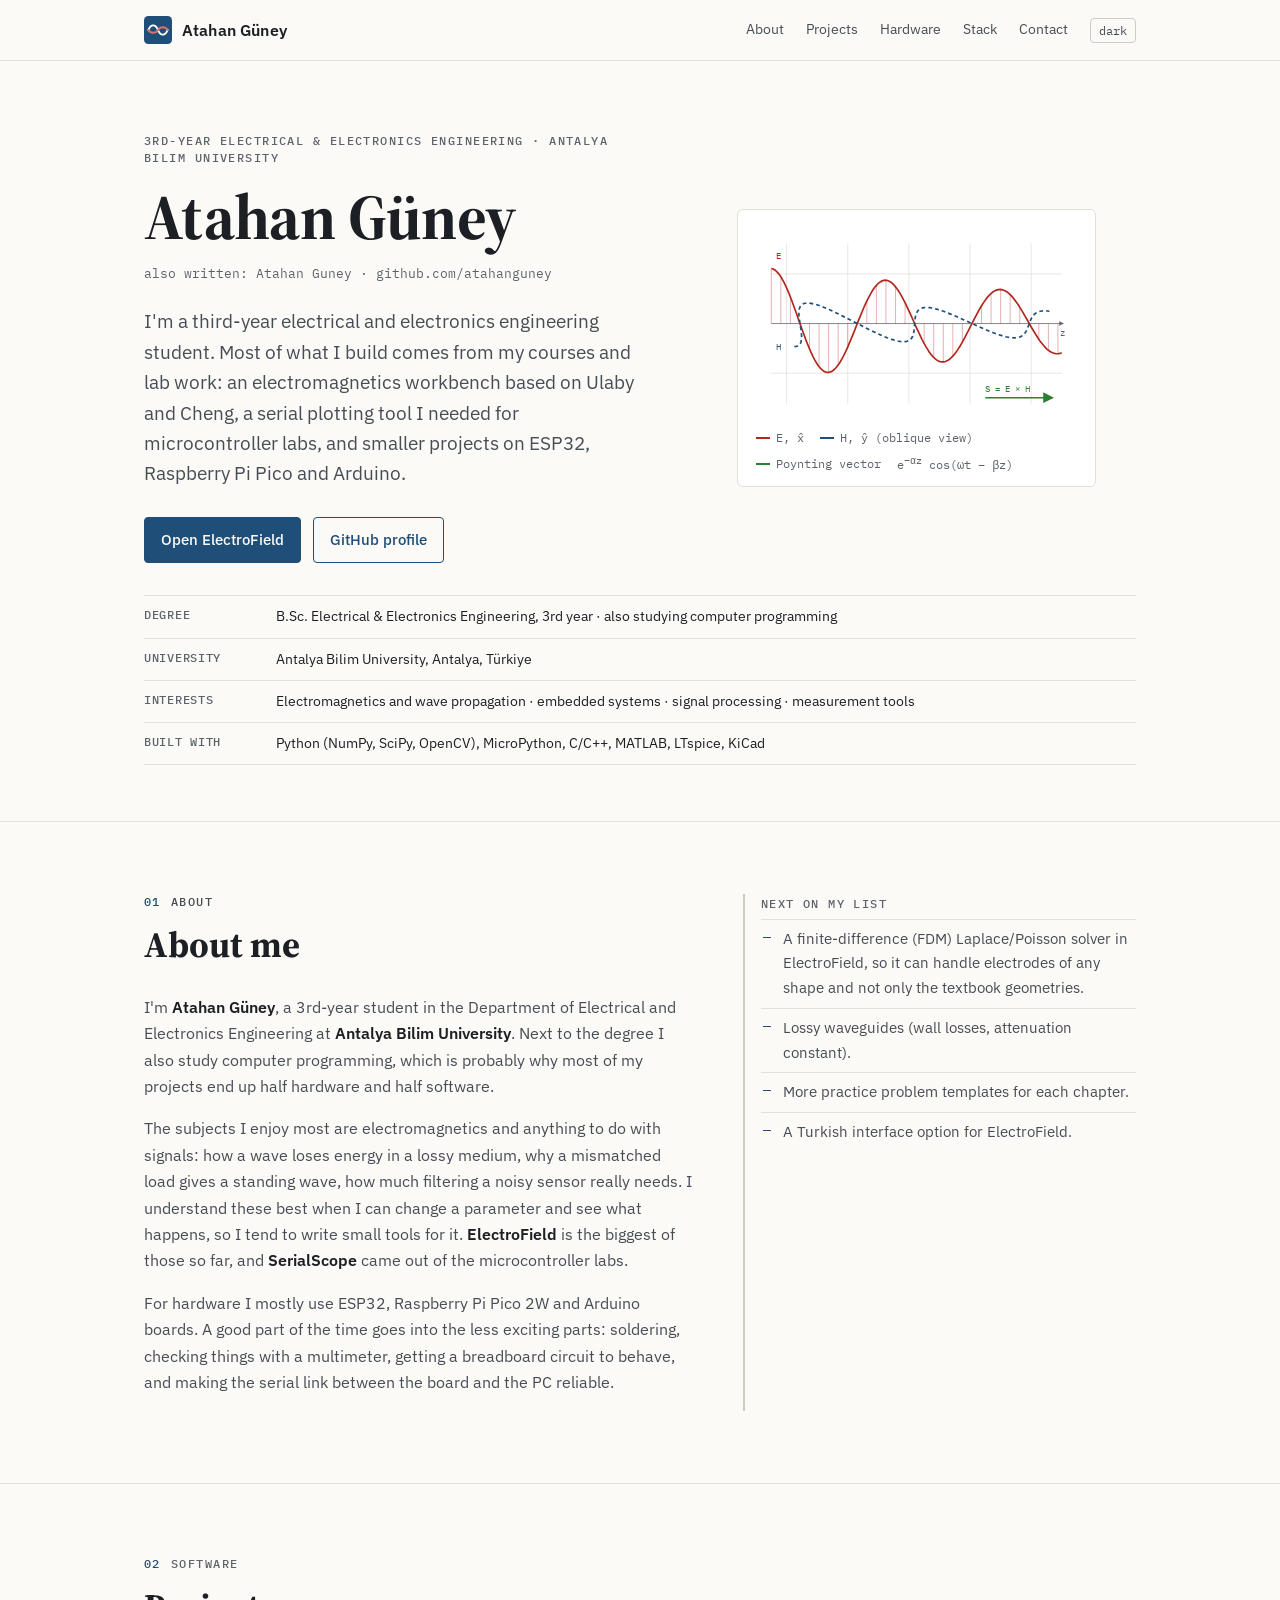
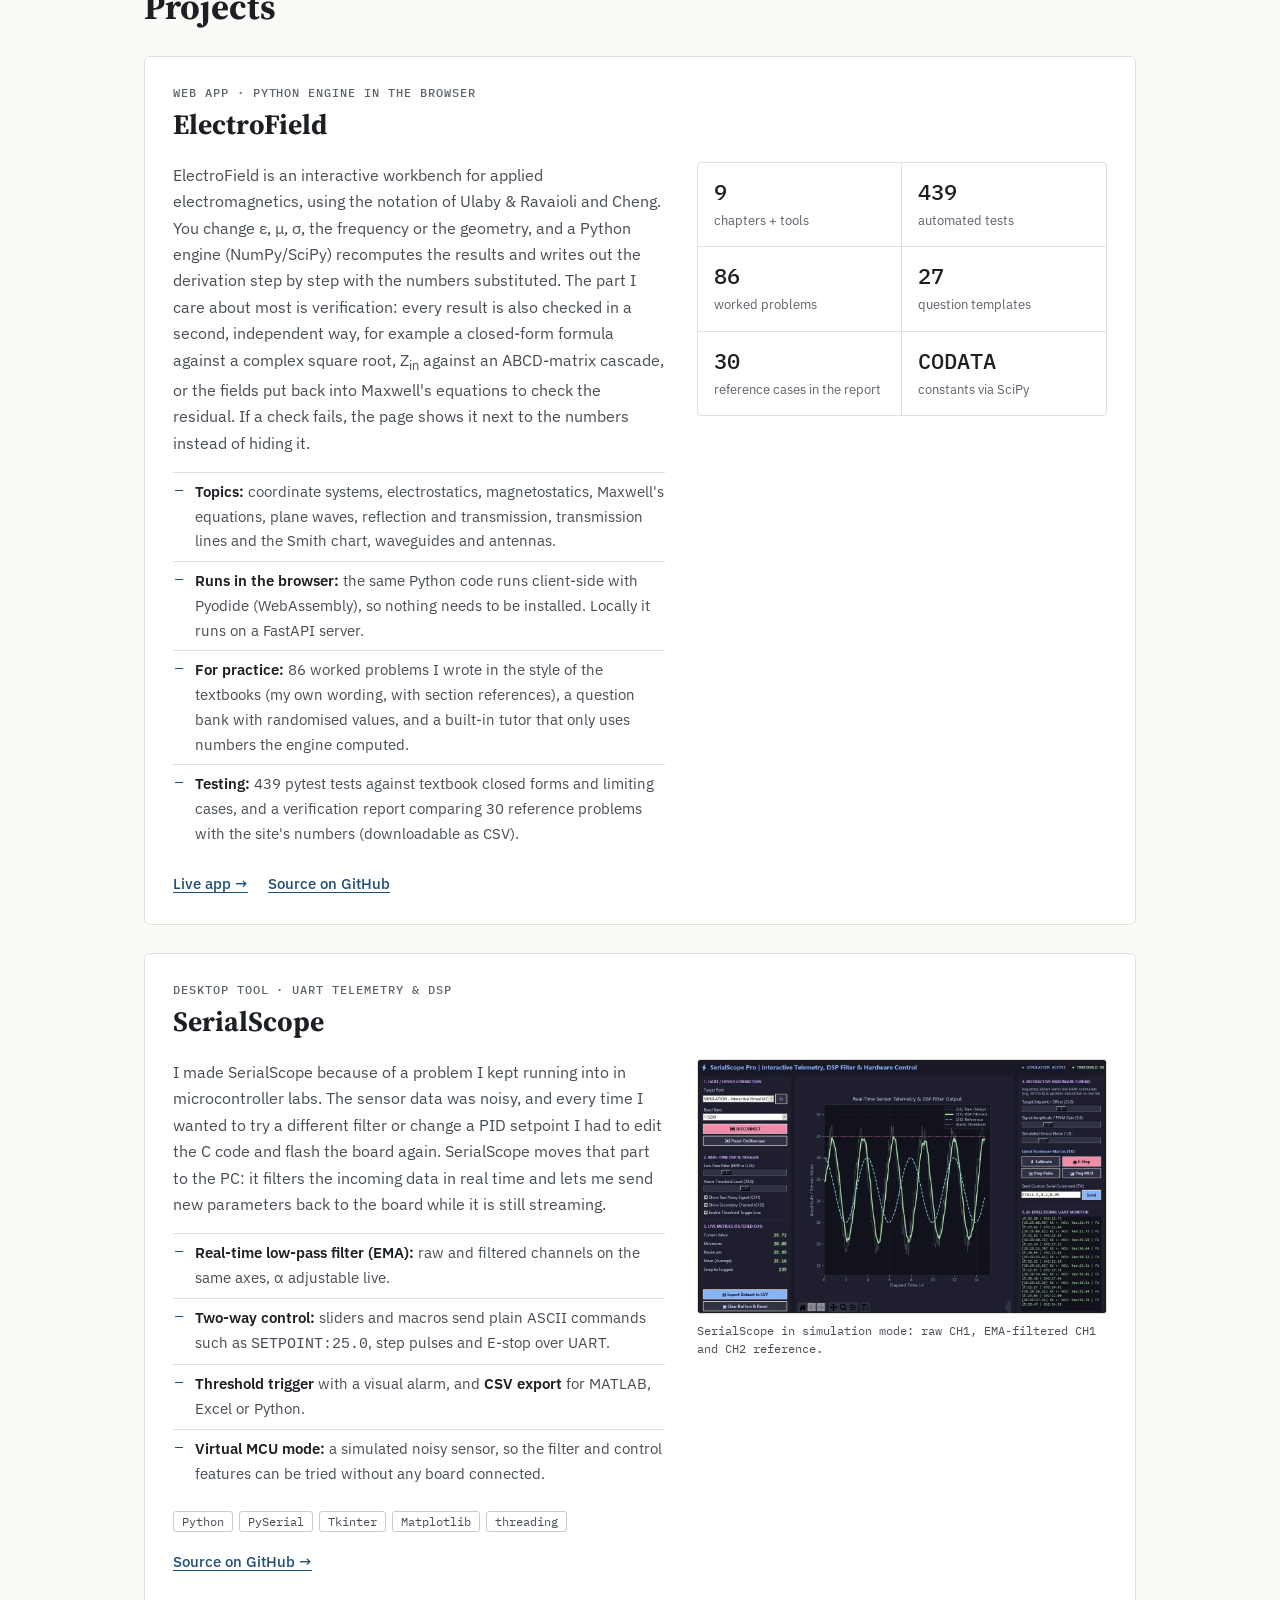
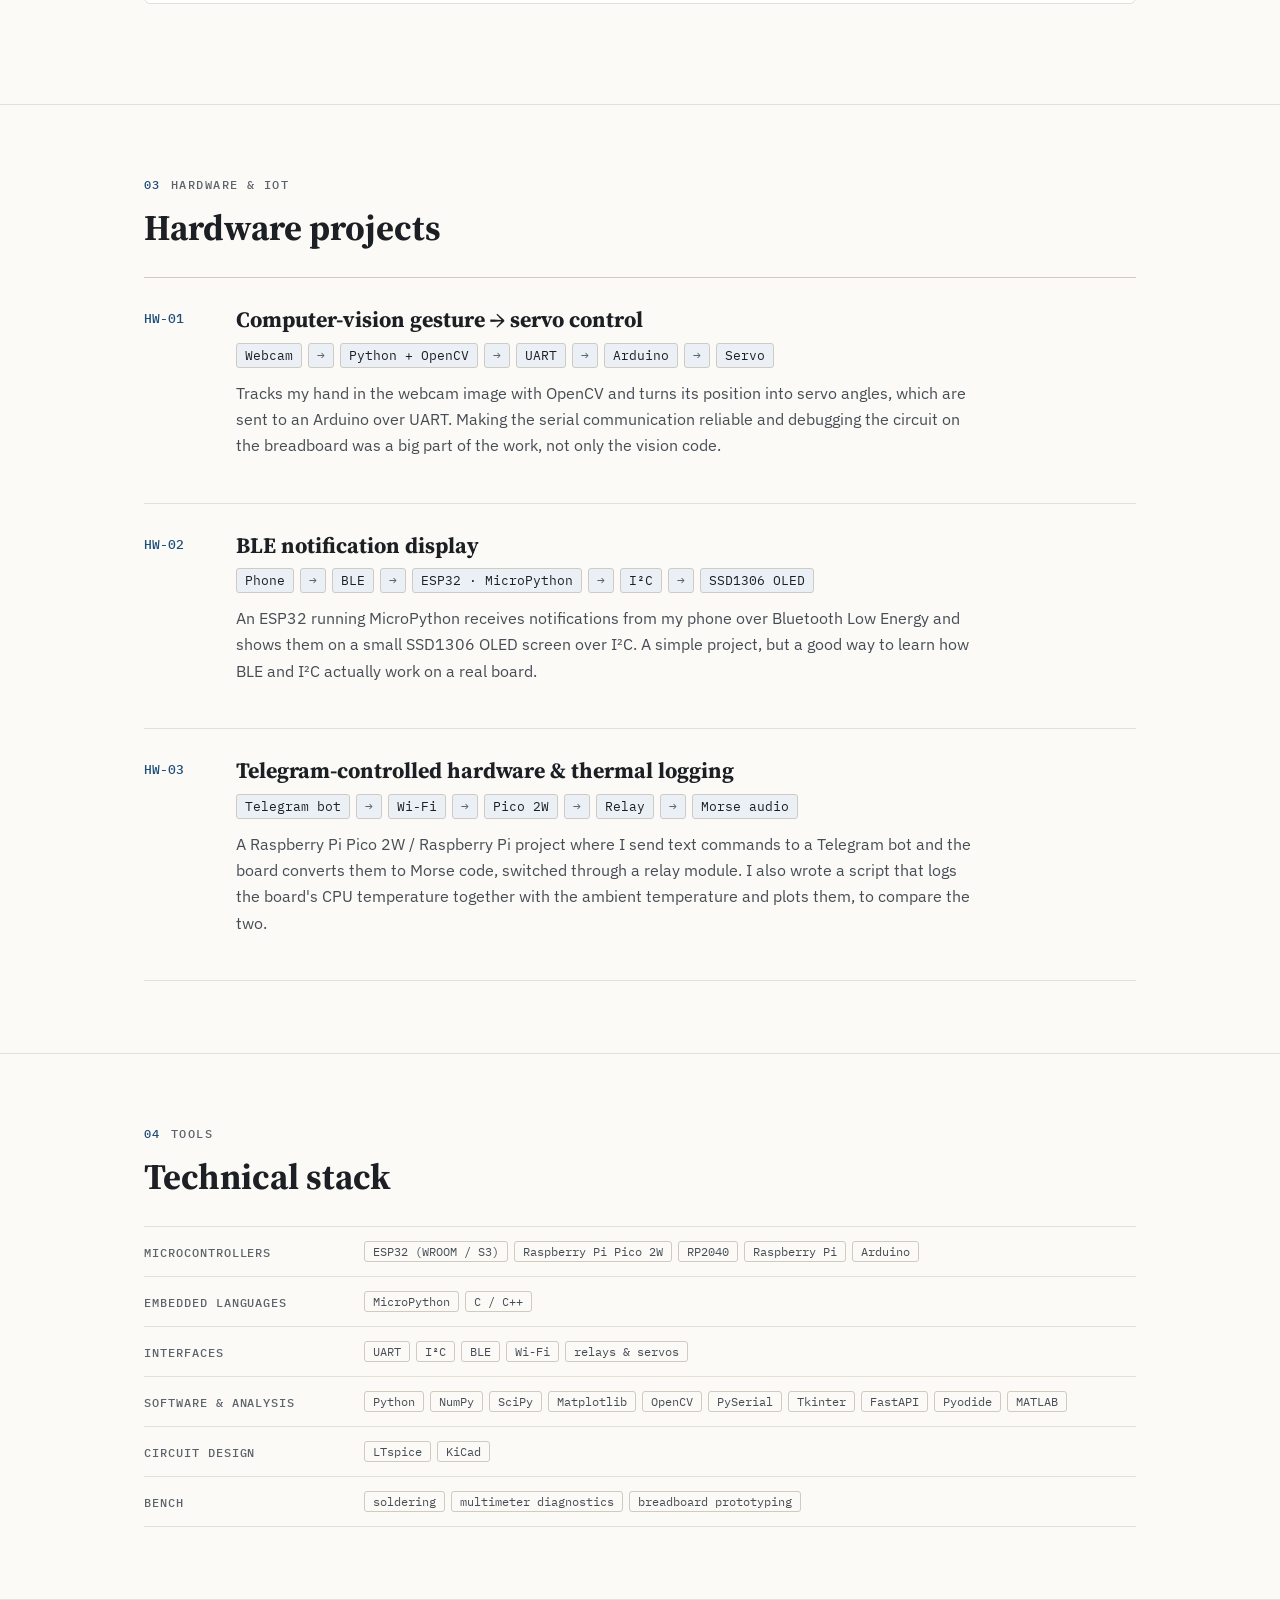
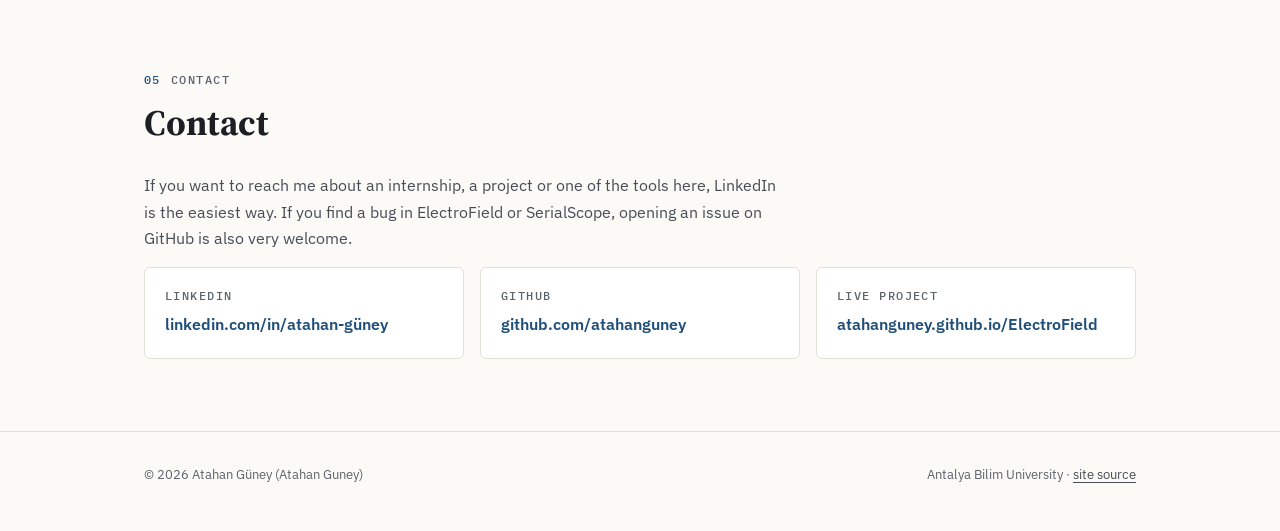
==== index.html @ f9494951 "Personal site: about, projects, hardware, stack, contact Single static page with Person/ProfilePage " ====
<!doctype html>
<html lang="en">
<head>
<meta charset="utf-8">
<meta name="viewport" content="width=device-width, initial-scale=1">
<title>Atahan Güney — Electrical &amp; Electronics Engineering</title>
<meta name="description" content="Atahan Güney (Atahan Guney), 3rd-year electrical and electronics engineering student at Antalya Bilim University. Projects: ElectroField, an applied electromagnetics workbench, SerialScope, a UART telemetry and DSP tool, and ESP32 / Raspberry Pi Pico / Arduino builds.">
<meta name="author" content="Atahan Güney">
<meta name="theme-color" content="#1f4e79">
<link rel="canonical" href="https://atahanguney.github.io/">
<link rel="icon" href="favicon.svg" type="image/svg+xml">
<link rel="me" href="https://github.com/atahanguney">
<link rel="me" href="https://www.linkedin.com/in/atahan-g%C3%BCney">

<meta property="og:type" content="profile">
<meta property="og:site_name" content="Atahan Güney">
<meta property="og:title" content="Atahan Güney — Electrical &amp; Electronics Engineering">
<meta property="og:description" content="Electromagnetics software, embedded telemetry and hardware prototypes. ElectroField, SerialScope and ESP32 / Pico / Arduino builds.">
<meta property="og:url" content="https://atahanguney.github.io/">
<meta property="og:image" content="https://atahanguney.github.io/assets/og.png">
<meta property="og:image:width" content="1200">
<meta property="og:image:height" content="630">
<meta property="og:image:alt" content="Atahan Güney — electrical and electronics engineering">
<meta property="profile:first_name" content="Atahan">
<meta property="profile:last_name" content="Güney">
<meta name="twitter:card" content="summary_large_image">

<script type="application/ld+json">
{
  "@context": "https://schema.org",
  "@graph": [
    {
      "@type": "Person",
      "@id": "https://atahanguney.github.io/#person",
      "name": "Atahan Güney",
      "alternateName": ["Atahan Guney", "atahanguney"],
      "givenName": "Atahan",
      "familyName": "Güney",
      "url": "https://atahanguney.github.io/",
      "image": "https://atahanguney.github.io/assets/og.png",
      "jobTitle": "Electrical and Electronics Engineering Student (3rd year)",
      "description": "Third-year electrical and electronics engineering student at Antalya Bilim University, interested in applied electromagnetics, embedded systems and signal processing.",
      "affiliation": {
        "@type": "CollegeOrUniversity",
        "name": "Antalya Bilim University",
        "alternateName": "Antalya Bilim Üniversitesi",
        "department": { "@type": "Organization", "name": "Department of Electrical and Electronics Engineering" }
      },
      "knowsAbout": ["Applied electromagnetics", "Maxwell's equations", "Transmission lines", "Embedded systems", "Digital signal processing", "UART telemetry", "IoT", "ESP32", "Raspberry Pi Pico", "Arduino", "MicroPython", "Python", "NumPy", "SciPy", "OpenCV", "MATLAB", "LTspice", "KiCad"],
      "sameAs": [
        "https://github.com/atahanguney",
        "https://www.linkedin.com/in/atahan-g%C3%BCney"
      ]
    },
    {
      "@type": "ProfilePage",
      "@id": "https://atahanguney.github.io/#page",
      "url": "https://atahanguney.github.io/",
      "name": "Atahan Güney",
      "inLanguage": "en",
      "dateModified": "2026-11-17",
      "mainEntity": { "@id": "https://atahanguney.github.io/#person" },
      "isPartOf": { "@id": "https://atahanguney.github.io/#site" }
    },
    {
      "@type": "WebSite",
      "@id": "https://atahanguney.github.io/#site",
      "url": "https://atahanguney.github.io/",
      "name": "Atahan Güney",
      "alternateName": "Atahan Guney",
      "publisher": { "@id": "https://atahanguney.github.io/#person" }
    },
    {
      "@type": "WebApplication",
      "@id": "https://atahanguney.github.io/ElectroField/#app",
      "name": "ElectroField",
      "url": "https://atahanguney.github.io/ElectroField/",
      "applicationCategory": "EducationalApplication",
      "operatingSystem": "Any (web browser)",
      "isAccessibleForFree": true,
      "description": "Interactive applied electromagnetics workbench with step-by-step derivations and independent numerical verification.",
      "author": { "@id": "https://atahanguney.github.io/#person" },
      "codeRepository": "https://github.com/atahanguney/ElectroField"
    },
    {
      "@type": "SoftwareSourceCode",
      "@id": "https://github.com/atahanguney/SerialScope#code",
      "name": "SerialScope",
      "description": "UART telemetry, real-time low-pass DSP filter (EMA) and hardware control studio for microcontrollers.",
      "programmingLanguage": "Python",
      "codeRepository": "https://github.com/atahanguney/SerialScope",
      "author": { "@id": "https://atahanguney.github.io/#person" }
    }
  ]
}
</script>

<link rel="preconnect" href="https://fonts.googleapis.com">
<link rel="preconnect" href="https://fonts.gstatic.com" crossorigin>
<link rel="stylesheet" href="https://fonts.googleapis.com/css2?family=IBM+Plex+Mono:wght@400;500&family=IBM+Plex+Sans:wght@400;500;600&family=Source+Serif+4:opsz,wght@8..60,600;8..60,700&display=swap">

<style>
:root {
  --paper: #fbfaf7; --panel: #ffffff; --ink: #1c1f23; --ink-2: #474d55; --ink-3: #5d636b;
  --rule: #e3e0d8; --rule-2: #cfcbc0; --accent: #1f4e79; --accent-bg: #eaf0f6;
  --e: #b3261e; --h: #1f4e79; --s: #2e7d32;
  --serif: "Source Serif 4", Georgia, "Times New Roman", serif;
  --sans: "IBM Plex Sans", system-ui, -apple-system, "Segoe UI", Roboto, sans-serif;
  --mono: "IBM Plex Mono", ui-monospace, SFMono-Regular, Menlo, Consolas, monospace;
  color-scheme: light;
}
@media (prefers-color-scheme: dark) {
  :root:not([data-theme="light"]) {
    --paper: #15171a; --panel: #1c1f23; --ink: #e6e3dc; --ink-2: #b9b6ae; --ink-3: #9a968e;
    --rule: #2c3035; --rule-2: #3a3f45; --accent: #8db4dc; --accent-bg: #1f2a36;
    --e: #e57368; --h: #8db4dc; --s: #7cc47f;
    color-scheme: dark;
  }
}
:root[data-theme="dark"] {
  --paper: #15171a; --panel: #1c1f23; --ink: #e6e3dc; --ink-2: #b9b6ae; --ink-3: #9a968e;
  --rule: #2c3035; --rule-2: #3a3f45; --accent: #8db4dc; --accent-bg: #1f2a36;
  --e: #e57368; --h: #8db4dc; --s: #7cc47f;
  color-scheme: dark;
}

*, *::before, *::after { box-sizing: border-box; }
html { -webkit-text-size-adjust: 100%; scroll-behavior: smooth; }
@media (prefers-reduced-motion: reduce) { html { scroll-behavior: auto; } }
body { margin: 0; background: var(--paper); color: var(--ink); font: 16px/1.65 var(--sans); }
a { color: var(--accent); text-underline-offset: 3px; text-decoration-thickness: 1px; }
a:hover { text-decoration-thickness: 2px; }
a:focus-visible, button:focus-visible { outline: 2px solid var(--accent); outline-offset: 3px; border-radius: 2px; }
img { max-width: 100%; height: auto; display: block; }
h1, h2, h3 { font-family: var(--serif); font-weight: 700; line-height: 1.2; margin: 0; }
p { margin: 0 0 1em; }
.skip { position: absolute; left: -999px; top: 8px; background: var(--panel); padding: 8px 12px; border: 1px solid var(--rule-2); z-index: 10; }
.skip:focus { left: 16px; }

.wrap { max-width: 1040px; margin: 0 auto; padding: 0 24px; }
@media (max-width: 560px) { .wrap { padding: 0 16px; } }

/* header */
.top { border-bottom: 1px solid var(--rule); background: var(--paper); position: sticky; top: 0; z-index: 5; }
.top .wrap { display: flex; align-items: center; justify-content: space-between; gap: 16px; height: 60px; }
.mark { display: flex; align-items: center; gap: 10px; color: var(--ink); text-decoration: none; font-weight: 600; letter-spacing: .01em; }
.mark svg { flex: none; }
.nav { display: flex; gap: 22px; font-size: 14px; }
.nav a { color: var(--ink-2); text-decoration: none; }
.nav a:hover { color: var(--accent); }
.theme { background: none; border: 1px solid var(--rule-2); color: var(--ink-2); border-radius: 4px; font: 12px var(--mono); padding: 4px 8px; cursor: pointer; }
.right { display: flex; align-items: center; gap: 22px; }
@media (max-width: 760px) { .nav { display: none; } }

/* labels */
.eyebrow { font: 500 12px/1.4 var(--mono); letter-spacing: .12em; text-transform: uppercase; color: var(--ink-3); margin: 0 0 12px; }
.secnum { color: var(--accent); margin-right: 10px; }

/* hero */
.hero { padding: 72px 0 56px; border-bottom: 1px solid var(--rule); }
.hero-grid { display: grid; grid-template-columns: minmax(0, 1.15fr) minmax(0, 1fr); gap: 48px; align-items: center; }
@media (max-width: 860px) { .hero-grid { grid-template-columns: 1fr; gap: 32px; } .hero { padding-top: 48px; } }
.hero h1 { font-size: clamp(40px, 7vw, 64px); letter-spacing: -.01em; }
.aka { font: 13px var(--mono); color: var(--ink-3); margin: 10px 0 24px; }
.lede { font-size: 19px; line-height: 1.6; color: var(--ink-2); max-width: 36em; }
.cta { display: flex; flex-wrap: wrap; gap: 12px; margin-top: 28px; }
.btn { display: inline-flex; align-items: center; gap: 8px; padding: 10px 16px; border-radius: 4px; border: 1px solid var(--accent); font-weight: 500; font-size: 15px; text-decoration: none; }
.btn.primary { background: var(--accent); color: var(--paper); }
.btn.ghost { color: var(--accent); background: transparent; }
.btn:hover { text-decoration: none; filter: brightness(1.08); }

.figure { background: var(--panel); border: 1px solid var(--rule); border-radius: 6px; padding: 18px 18px 12px; }
.figure svg { width: 100%; height: auto; display: block; }
.figcap { font: 12px/1.5 var(--mono); color: var(--ink-3); margin-top: 10px; display: flex; flex-wrap: wrap; gap: 6px 16px; }
.key { display: inline-flex; align-items: center; gap: 6px; }
.key i { width: 14px; height: 2px; display: inline-block; }

/* spec sheet */
.spec { width: 100%; border-collapse: collapse; margin-top: 32px; font-size: 14px; }
.spec th, .spec td { text-align: left; padding: 9px 0; border-top: 1px solid var(--rule); vertical-align: top; }
.spec th { font: 500 12px var(--mono); letter-spacing: .06em; text-transform: uppercase; color: var(--ink-3); width: 132px; padding-right: 16px; padding-top: 11px; }
.spec tr:last-child th, .spec tr:last-child td { border-bottom: 1px solid var(--rule); }

/* sections */
section { padding: 72px 0; border-bottom: 1px solid var(--rule); }
@media (max-width: 560px) { section { padding: 52px 0; } }
section h2 { font-size: clamp(28px, 4vw, 36px); margin-bottom: 28px; }
.two { display: grid; grid-template-columns: minmax(0, 1.4fr) minmax(0, 1fr); gap: 48px; }
@media (max-width: 860px) { .two { grid-template-columns: 1fr; gap: 28px; } }
.prose p { color: var(--ink-2); max-width: 40em; }
.prose strong { color: var(--ink); font-weight: 600; }
.note { border-left: 2px solid var(--rule-2); padding: 2px 0 2px 16px; color: var(--ink-2); font-size: 15px; }
.note .eyebrow { margin-bottom: 6px; }

/* projects */
.project { background: var(--panel); border: 1px solid var(--rule); border-radius: 6px; overflow: hidden; margin-bottom: 28px; }
.project-head { padding: 28px 28px 0; }
.project h3 { font-size: 28px; }
.project .tag { font: 500 12px var(--mono); color: var(--ink-3); letter-spacing: .08em; text-transform: uppercase; margin-bottom: 8px; }
.project-body { display: grid; grid-template-columns: minmax(0, 1.2fr) minmax(0, 1fr); gap: 32px; padding: 20px 28px 28px; }
@media (max-width: 860px) { .project-body { grid-template-columns: 1fr; } .project-head, .project-body { padding-left: 20px; padding-right: 20px; } }
.project p { color: var(--ink-2); }
.links { display: flex; flex-wrap: wrap; gap: 10px 20px; font-size: 15px; font-weight: 500; margin-top: 4px; }
.stats { display: grid; grid-template-columns: repeat(2, minmax(0, 1fr)); border: 1px solid var(--rule); border-radius: 4px; overflow: hidden; align-self: start; }
.stat { padding: 14px 16px; border-right: 1px solid var(--rule); border-bottom: 1px solid var(--rule); }
.stat:nth-child(2n) { border-right: 0; }
.stat:nth-last-child(-n+2) { border-bottom: 0; }
.stat b { display: block; font: 500 22px var(--mono); color: var(--ink); }
.stat span { font-size: 13px; color: var(--ink-3); }
ul.feat { margin: 0 0 18px; padding: 0; list-style: none; }
ul.feat li { padding: 7px 0 7px 22px; position: relative; color: var(--ink-2); border-top: 1px solid var(--rule); font-size: 15px; }
ul.feat li::before { content: ""; position: absolute; left: 2px; top: 17px; width: 8px; height: 1px; background: var(--accent); }
ul.feat li b { color: var(--ink); font-weight: 600; }
.shot { border: 1px solid var(--rule); border-radius: 4px; overflow: hidden; background: #1e1e2e; }
.shot + .figcap { margin-top: 8px; }
.chips { display: flex; flex-wrap: wrap; gap: 6px; margin: 14px 0 18px; }
.chip { font: 12px var(--mono); color: var(--ink-2); border: 1px solid var(--rule-2); border-radius: 3px; padding: 2px 8px; }

/* hardware log */
.log { display: grid; gap: 0; border-top: 1px solid var(--rule-2); }
.entry { display: grid; grid-template-columns: 72px minmax(0, 1fr); gap: 20px; padding: 28px 0; border-bottom: 1px solid var(--rule); }
@media (max-width: 560px) { .entry { grid-template-columns: 1fr; gap: 6px; } }
.entry .id { font: 500 13px var(--mono); color: var(--accent); padding-top: 4px; }
.entry h3 { font-size: 22px; margin-bottom: 10px; }
.entry p { color: var(--ink-2); max-width: 46em; }
.chain { display: flex; flex-wrap: wrap; align-items: center; gap: 6px; font: 13px var(--mono); margin: 4px 0 12px; }
.chain span { background: var(--accent-bg); color: var(--ink); border: 1px solid var(--rule-2); border-radius: 3px; padding: 3px 8px; }
.chain em { font-style: normal; color: var(--ink-3); font-size: 12px; }
.chain .arr { color: var(--ink-3); }

/* stack */
.stack { width: 100%; border-collapse: collapse; }
.stack th, .stack td { text-align: left; vertical-align: top; padding: 14px 0; border-top: 1px solid var(--rule); }
.stack tr:last-child th, .stack tr:last-child td { border-bottom: 1px solid var(--rule); }
.stack th { font: 500 12px var(--mono); letter-spacing: .08em; text-transform: uppercase; color: var(--ink-3); width: 220px; padding-right: 20px; padding-top: 18px; }
@media (max-width: 640px) { .stack th, .stack td { display: block; width: auto; } .stack th { padding-bottom: 0; } .stack td { border-top: 0; padding-top: 6px; } }
.stack .chips { margin: 0; }

/* contact */
.contact { display: grid; grid-template-columns: repeat(auto-fit, minmax(240px, 1fr)); gap: 16px; }
.card { background: var(--panel); border: 1px solid var(--rule); border-radius: 6px; padding: 20px; text-decoration: none; color: var(--ink); display: block; }
.card:hover { border-color: var(--accent); text-decoration: none; }
.card .eyebrow { margin-bottom: 6px; }
.card b { font-weight: 600; color: var(--accent); word-break: break-word; }

footer { padding: 32px 0 48px; font-size: 13px; color: var(--ink-3); }
footer .wrap { display: flex; flex-wrap: wrap; justify-content: space-between; gap: 12px; }
footer a { color: var(--ink-2); }
</style>
</head>
<body>
<a class="skip" href="#main">Skip to content</a>

<header class="top">
  <div class="wrap">
    <a class="mark" href="#top" aria-label="Atahan Güney — home">
      <svg width="28" height="28" viewBox="0 0 32 32" aria-hidden="true"><rect width="32" height="32" rx="5" fill="#1f4e79"/><path d="M5 16c2.75-7 8.25-7 11 0s8.25 7 11 0" stroke="#fff" stroke-width="2.2" fill="none" stroke-linecap="round"/><path d="M5 16c2.75 4.2 8.25 4.2 11 0s8.25-4.2 11 0" stroke="#e57368" stroke-width="2.2" fill="none" stroke-linecap="round" opacity=".95"/></svg>
      <span>Atahan Güney</span>
    </a>
    <div class="right">
      <nav class="nav" aria-label="Sections">
        <a href="#about">About</a>
        <a href="#projects">Projects</a>
        <a href="#hardware">Hardware</a>
        <a href="#stack">Stack</a>
        <a href="#contact">Contact</a>
      </nav>
      <button class="theme" type="button" id="theme" aria-label="Toggle colour theme">theme</button>
    </div>
  </div>
</header>

<main id="main">
  <div class="hero" id="top">
    <div class="wrap hero-grid">
      <div>
        <p class="eyebrow">3rd-year Electrical &amp; Electronics Engineering · Antalya Bilim University</p>
        <h1>Atahan Güney</h1>
        <p class="aka">also written: Atahan Guney · github.com/atahanguney</p>
        <p class="lede">I'm a third-year electrical and electronics engineering student. Most of what I build comes from my courses and lab work: an electromagnetics workbench based on Ulaby and Cheng, a serial plotting tool I needed for microcontroller labs, and smaller projects on ESP32, Raspberry Pi Pico and Arduino.</p>
        <div class="cta">
          <a class="btn primary" href="https://atahanguney.github.io/ElectroField/">Open ElectroField</a>
          <a class="btn ghost" href="https://github.com/atahanguney">GitHub profile</a>
        </div>
      </div>
      <figure class="figure" aria-labelledby="figcap">
        <svg viewBox="0 0 420 250" role="img" aria-label="Diagram of a uniform plane wave: the electric field oscillates vertically, the magnetic field horizontally, and power flows along the propagation axis.">
          <defs>
            <marker id="ah" viewBox="0 0 8 8" refX="7" refY="4" markerWidth="7" markerHeight="7" orient="auto"><path d="M0 0L8 4L0 8z" style="fill:var(--s)"/></marker>
            <marker id="ax" viewBox="0 0 8 8" refX="7" refY="4" markerWidth="6" markerHeight="6" orient="auto"><path d="M0 0L8 4L0 8z" style="fill:var(--ink-3)"/></marker>
          </defs>
          <g style="stroke:var(--rule)" stroke-width="1">
            <line x1="40" y1="20" x2="40" y2="230"/><line x1="120" y1="20" x2="120" y2="230"/><line x1="200" y1="20" x2="200" y2="230"/><line x1="280" y1="20" x2="280" y2="230"/><line x1="360" y1="20" x2="360" y2="230"/>
            <line x1="20" y1="60" x2="400" y2="60"/><line x1="20" y1="190" x2="400" y2="190"/>
          </g>
          <line x1="20" y1="125" x2="402" y2="125" style="stroke:var(--ink-3)" stroke-width="1" marker-end="url(#ax)"/>
          <text x="404" y="141" font-family="IBM Plex Mono, monospace" font-size="12" style="fill:var(--ink-3)" text-anchor="end">z</text>
          <path id="ewave" fill="none" style="stroke:var(--e)" stroke-width="2.2"/>
          <path id="hwave" fill="none" style="stroke:var(--h)" stroke-width="2.2" stroke-dasharray="5 4"/>
          <g id="estems" style="stroke:var(--e)" stroke-width="1" opacity=".45"></g>
          <line x1="300" y1="222" x2="388" y2="222" style="stroke:var(--s)" stroke-width="2" marker-end="url(#ah)"/>
          <text x="300" y="214" font-family="IBM Plex Mono, monospace" font-size="12" style="fill:var(--s)">S = E × H</text>
          <text x="26" y="40" font-family="IBM Plex Mono, monospace" font-size="12" style="fill:var(--e)">E</text>
          <text x="26" y="160" font-family="IBM Plex Mono, monospace" font-size="12" style="fill:var(--h)">H</text>
        </svg>
        <figcaption class="figcap" id="figcap">
          <span class="key"><i style="background:var(--e)"></i>E, x̂</span>
          <span class="key"><i style="background:var(--h)"></i>H, ŷ (oblique view)</span>
          <span class="key"><i style="background:var(--s)"></i>Poynting vector</span>
          <span>e<sup>−αz</sup> cos(ωt − βz)</span>
        </figcaption>
      </figure>
    </div>
    <div class="wrap">
      <table class="spec" aria-label="Profile summary">
        <tr><th scope="row">Degree</th><td>B.Sc. Electrical &amp; Electronics Engineering, 3rd year · also studying computer programming</td></tr>
        <tr><th scope="row">University</th><td>Antalya Bilim University, Antalya, Türkiye</td></tr>
        <tr><th scope="row">Interests</th><td>Electromagnetics and wave propagation · embedded systems · signal processing · measurement tools</td></tr>
        <tr><th scope="row">Built with</th><td>Python (NumPy, SciPy, OpenCV), MicroPython, C/C++, MATLAB, LTspice, KiCad</td></tr>
      </table>
    </div>
  </div>

  <section id="about" aria-labelledby="about-h">
    <div class="wrap two">
      <div class="prose">
        <p class="eyebrow"><span class="secnum">01</span>About</p>
        <h2 id="about-h">About me</h2>
        <p>I'm <strong>Atahan Güney</strong>, a 3rd-year student in the Department of Electrical and Electronics Engineering at <strong>Antalya Bilim University</strong>. Next to the degree I also study computer programming, which is probably why most of my projects end up half hardware and half software.</p>
        <p>The subjects I enjoy most are electromagnetics and anything to do with signals: how a wave loses energy in a lossy medium, why a mismatched load gives a standing wave, how much filtering a noisy sensor really needs. I understand these best when I can change a parameter and see what happens, so I tend to write small tools for it. <strong>ElectroField</strong> is the biggest of those so far, and <strong>SerialScope</strong> came out of the microcontroller labs.</p>
        <p>For hardware I mostly use ESP32, Raspberry Pi Pico 2W and Arduino boards. A good part of the time goes into the less exciting parts: soldering, checking things with a multimeter, getting a breadboard circuit to behave, and making the serial link between the board and the PC reliable.</p>
      </div>
      <aside class="note" aria-label="What I am working on">
        <p class="eyebrow">Next on my list</p>
        <ul class="feat"><li>A finite-difference (FDM) Laplace/Poisson solver in ElectroField, so it can handle electrodes of any shape and not only the textbook geometries.</li><li>Lossy waveguides (wall losses, attenuation constant).</li><li>More practice problem templates for each chapter.</li><li>A Turkish interface option for ElectroField.</li></ul>
      </aside>
    </div>
  </section>

  <section id="projects" aria-labelledby="projects-h">
    <div class="wrap">
      <p class="eyebrow"><span class="secnum">02</span>Software</p>
      <h2 id="projects-h">Projects</h2>

      <article class="project" aria-labelledby="ef-h">
        <div class="project-head">
          <p class="tag">Web app · Python engine in the browser</p>
          <h3 id="ef-h">ElectroField</h3>
        </div>
        <div class="project-body">
          <div>
            <p>ElectroField is an interactive workbench for applied electromagnetics, using the notation of Ulaby &amp; Ravaioli and Cheng. You change ε, μ, σ, the frequency or the geometry, and a Python engine (NumPy/SciPy) recomputes the results and writes out the derivation step by step with the numbers substituted. The part I care about most is verification: every result is also checked in a second, independent way, for example a closed-form formula against a complex square root, Z<sub>in</sub> against an ABCD-matrix cascade, or the fields put back into Maxwell's equations to check the residual. If a check fails, the page shows it next to the numbers instead of hiding it.</p>
            <ul class="feat">
              <li><b>Topics:</b> coordinate systems, electrostatics, magnetostatics, Maxwell's equations, plane waves, reflection and transmission, transmission lines and the Smith chart, waveguides and antennas.</li>
              <li><b>Runs in the browser:</b> the same Python code runs client-side with Pyodide (WebAssembly), so nothing needs to be installed. Locally it runs on a FastAPI server.</li>
              <li><b>For practice:</b> 86 worked problems I wrote in the style of the textbooks (my own wording, with section references), a question bank with randomised values, and a built-in tutor that only uses numbers the engine computed.</li>
              <li><b>Testing:</b> 439 pytest tests against textbook closed forms and limiting cases, and a verification report comparing 30 reference problems with the site's numbers (downloadable as CSV).</li>
            </ul>
            <div class="links">
              <a href="https://atahanguney.github.io/ElectroField/">Live app →</a>
              <a href="https://github.com/atahanguney/ElectroField">Source on GitHub</a>
            </div>
          </div>
          <div class="stats" aria-label="ElectroField in numbers">
            <div class="stat"><b>9</b><span>chapters + tools</span></div>
            <div class="stat"><b>439</b><span>automated tests</span></div>
            <div class="stat"><b>86</b><span>worked problems</span></div>
            <div class="stat"><b>27</b><span>question templates</span></div>
            <div class="stat"><b>30</b><span>reference cases in the report</span></div>
            <div class="stat"><b>CODATA</b><span>constants via SciPy</span></div>
          </div>
        </div>
      </article>

      <article class="project" aria-labelledby="ss-h">
        <div class="project-head">
          <p class="tag">Desktop tool · UART telemetry &amp; DSP</p>
          <h3 id="ss-h">SerialScope</h3>
        </div>
        <div class="project-body">
          <div>
            <p>I made SerialScope because of a problem I kept running into in microcontroller labs. The sensor data was noisy, and every time I wanted to try a different filter or change a PID setpoint I had to edit the C code and flash the board again. SerialScope moves that part to the PC: it filters the incoming data in real time and lets me send new parameters back to the board while it is still streaming.</p>
            <ul class="feat">
              <li><b>Real-time low-pass filter (EMA):</b> raw and filtered channels on the same axes, α adjustable live.</li>
              <li><b>Two-way control:</b> sliders and macros send plain ASCII commands such as <code>SETPOINT:25.0</code>, step pulses and E-stop over UART.</li>
              <li><b>Threshold trigger</b> with a visual alarm, and <b>CSV export</b> for MATLAB, Excel or Python.</li>
              <li><b>Virtual MCU mode:</b> a simulated noisy sensor, so the filter and control features can be tried without any board connected.</li>
            </ul>
            <div class="chips"><span class="chip">Python</span><span class="chip">PySerial</span><span class="chip">Tkinter</span><span class="chip">Matplotlib</span><span class="chip">threading</span></div>
            <div class="links">
              <a href="https://github.com/atahanguney/SerialScope">Source on GitHub →</a>
            </div>
          </div>
          <div>
            <div class="shot">
              <picture>
                <source srcset="assets/serialscope.webp" type="image/webp">
                <img src="assets/serialscope.jpg" width="1238" height="766" loading="lazy" decoding="async" alt="SerialScope window: connection and DSP controls on the left, a live plot of a noisy raw signal, its EMA-filtered version and a reference channel in the centre, hardware tuning sliders and a UART monitor on the right.">
              </picture>
            </div>
            <p class="figcap">SerialScope in simulation mode: raw CH1, EMA-filtered CH1 and CH2 reference.</p>
          </div>
        </div>
      </article>
    </div>
  </section>

  <section id="hardware" aria-labelledby="hardware-h">
    <div class="wrap">
      <p class="eyebrow"><span class="secnum">03</span>Hardware &amp; IoT</p>
      <h2 id="hardware-h">Hardware projects</h2>
      <div class="log">
        <article class="entry" aria-labelledby="hw1">
          <div class="id">HW-01</div>
          <div>
            <h3 id="hw1">Computer-vision gesture → servo control</h3>
            <div class="chain" aria-label="Signal chain: webcam, OpenCV, UART, Arduino, servo">
              <span>Webcam</span><span class="arr">→</span><span>Python + OpenCV</span><span class="arr">→</span><span>UART</span><span class="arr">→</span><span>Arduino</span><span class="arr">→</span><span>Servo</span>
            </div>
            <p>Tracks my hand in the webcam image with OpenCV and turns its position into servo angles, which are sent to an Arduino over UART. Making the serial communication reliable and debugging the circuit on the breadboard was a big part of the work, not only the vision code.</p>
          </div>
        </article>
        <article class="entry" aria-labelledby="hw2">
          <div class="id">HW-02</div>
          <div>
            <h3 id="hw2">BLE notification display</h3>
            <div class="chain" aria-label="Signal chain: phone, Bluetooth Low Energy, ESP32 running MicroPython, I2C, SSD1306 OLED">
              <span>Phone</span><span class="arr">→</span><span>BLE</span><span class="arr">→</span><span>ESP32 · MicroPython</span><span class="arr">→</span><span>I²C</span><span class="arr">→</span><span>SSD1306 OLED</span>
            </div>
            <p>An ESP32 running MicroPython receives notifications from my phone over Bluetooth Low Energy and shows them on a small SSD1306 OLED screen over I²C. A simple project, but a good way to learn how BLE and I²C actually work on a real board.</p>
          </div>
        </article>
        <article class="entry" aria-labelledby="hw3">
          <div class="id">HW-03</div>
          <div>
            <h3 id="hw3">Telegram-controlled hardware &amp; thermal logging</h3>
            <div class="chain" aria-label="Signal chain: Telegram bot, Wi-Fi, Raspberry Pi Pico 2W, relay, Morse output; temperature data to logger and plots">
              <span>Telegram bot</span><span class="arr">→</span><span>Wi-Fi</span><span class="arr">→</span><span>Pico 2W</span><span class="arr">→</span><span>Relay</span><span class="arr">→</span><span>Morse audio</span>
            </div>
            <p>A Raspberry Pi Pico 2W / Raspberry Pi project where I send text commands to a Telegram bot and the board converts them to Morse code, switched through a relay module. I also wrote a script that logs the board's CPU temperature together with the ambient temperature and plots them, to compare the two.</p>
          </div>
        </article>
      </div>
    </div>
  </section>

  <section id="stack" aria-labelledby="stack-h">
    <div class="wrap">
      <p class="eyebrow"><span class="secnum">04</span>Tools</p>
      <h2 id="stack-h">Technical stack</h2>
      <table class="stack">
        <tr><th scope="row">Microcontrollers</th><td><div class="chips"><span class="chip">ESP32 (WROOM / S3)</span><span class="chip">Raspberry Pi Pico 2W</span><span class="chip">RP2040</span><span class="chip">Raspberry Pi</span><span class="chip">Arduino</span></div></td></tr>
        <tr><th scope="row">Embedded languages</th><td><div class="chips"><span class="chip">MicroPython</span><span class="chip">C / C++</span></div></td></tr>
        <tr><th scope="row">Interfaces</th><td><div class="chips"><span class="chip">UART</span><span class="chip">I²C</span><span class="chip">BLE</span><span class="chip">Wi-Fi</span><span class="chip">relays &amp; servos</span></div></td></tr>
        <tr><th scope="row">Software &amp; analysis</th><td><div class="chips"><span class="chip">Python</span><span class="chip">NumPy</span><span class="chip">SciPy</span><span class="chip">Matplotlib</span><span class="chip">OpenCV</span><span class="chip">PySerial</span><span class="chip">Tkinter</span><span class="chip">FastAPI</span><span class="chip">Pyodide</span><span class="chip">MATLAB</span></div></td></tr>
        <tr><th scope="row">Circuit design</th><td><div class="chips"><span class="chip">LTspice</span><span class="chip">KiCad</span></div></td></tr>
        <tr><th scope="row">Bench</th><td><div class="chips"><span class="chip">soldering</span><span class="chip">multimeter diagnostics</span><span class="chip">breadboard prototyping</span></div></td></tr>
      </table>
    </div>
  </section>

  <section id="contact" aria-labelledby="contact-h">
    <div class="wrap">
      <p class="eyebrow"><span class="secnum">05</span>Contact</p>
      <h2 id="contact-h">Contact</h2>
      <p class="prose" style="color:var(--ink-2);max-width:40em">If you want to reach me about an internship, a project or one of the tools here, LinkedIn is the easiest way. If you find a bug in ElectroField or SerialScope, opening an issue on GitHub is also very welcome.</p>
      <div class="contact">
        <a class="card" href="https://www.linkedin.com/in/atahan-g%C3%BCney" rel="me">
          <p class="eyebrow">LinkedIn</p>
          <b>linkedin.com/in/atahan-güney</b>
        </a>
        <a class="card" href="https://github.com/atahanguney" rel="me">
          <p class="eyebrow">GitHub</p>
          <b>github.com/atahanguney</b>
        </a>
        <a class="card" href="https://atahanguney.github.io/ElectroField/">
          <p class="eyebrow">Live project</p>
          <b>atahanguney.github.io/ElectroField</b>
        </a>
      </div>
    </div>
  </section>
</main>

<footer>
  <div class="wrap">
    <span>© 2026 Atahan Güney (Atahan Guney)</span>
    <span>Antalya Bilim University · <a href="https://github.com/atahanguney/atahanguney.github.io">site source</a></span>
  </div>
</footer>

<script>
// Theme toggle: remembered per browser; falls back to the system setting.
(function () {
  var root = document.documentElement, btn = document.getElementById('theme');
  try { var t = localStorage.getItem('theme'); if (t) root.setAttribute('data-theme', t); } catch (e) {}
  function label() {
    var dark = root.getAttribute('data-theme') ? root.getAttribute('data-theme') === 'dark' : matchMedia('(prefers-color-scheme: dark)').matches;
    btn.textContent = dark ? 'light' : 'dark';
  }
  btn.addEventListener('click', function () {
    var dark = root.getAttribute('data-theme') ? root.getAttribute('data-theme') === 'dark' : matchMedia('(prefers-color-scheme: dark)').matches;
    var next = dark ? 'light' : 'dark';
    root.setAttribute('data-theme', next);
    try { localStorage.setItem('theme', next); } catch (e) {}
    label();
  });
  label();
})();

// Hero figure: a damped plane wave, E in the plane of the page and H drawn obliquely.
(function () {
  var x0 = 20, x1 = 400, y0 = 125, A = 72, n = 160, k = 2 * Math.PI / 150, a = 0.0016;
  function path(scale, skew) {
    var d = '';
    for (var i = 0; i <= n; i++) {
      var x = x0 + (x1 - x0) * i / n, z = x - x0, v = A * Math.exp(-a * z) * Math.cos(k * z);
      d += (i ? 'L' : 'M') + (x + skew * v).toFixed(1) + ' ' + (y0 - scale * v).toFixed(1);
    }
    return d;
  }
  document.getElementById('ewave').setAttribute('d', path(1, 0));
  document.getElementById('hwave').setAttribute('d', path(-0.42, 0.42));
  var g = document.getElementById('estems'), ns = 'http://www.w3.org/2000/svg';
  for (var z = 0; z <= 380; z += 12.5) {
    var v = A * Math.exp(-a * z) * Math.cos(k * z), l = document.createElementNS(ns, 'line');
    l.setAttribute('x1', x0 + z); l.setAttribute('x2', x0 + z); l.setAttribute('y1', y0); l.setAttribute('y2', (y0 - v).toFixed(1));
    g.appendChild(l);
  }
})();
</script>
</body>
</html>
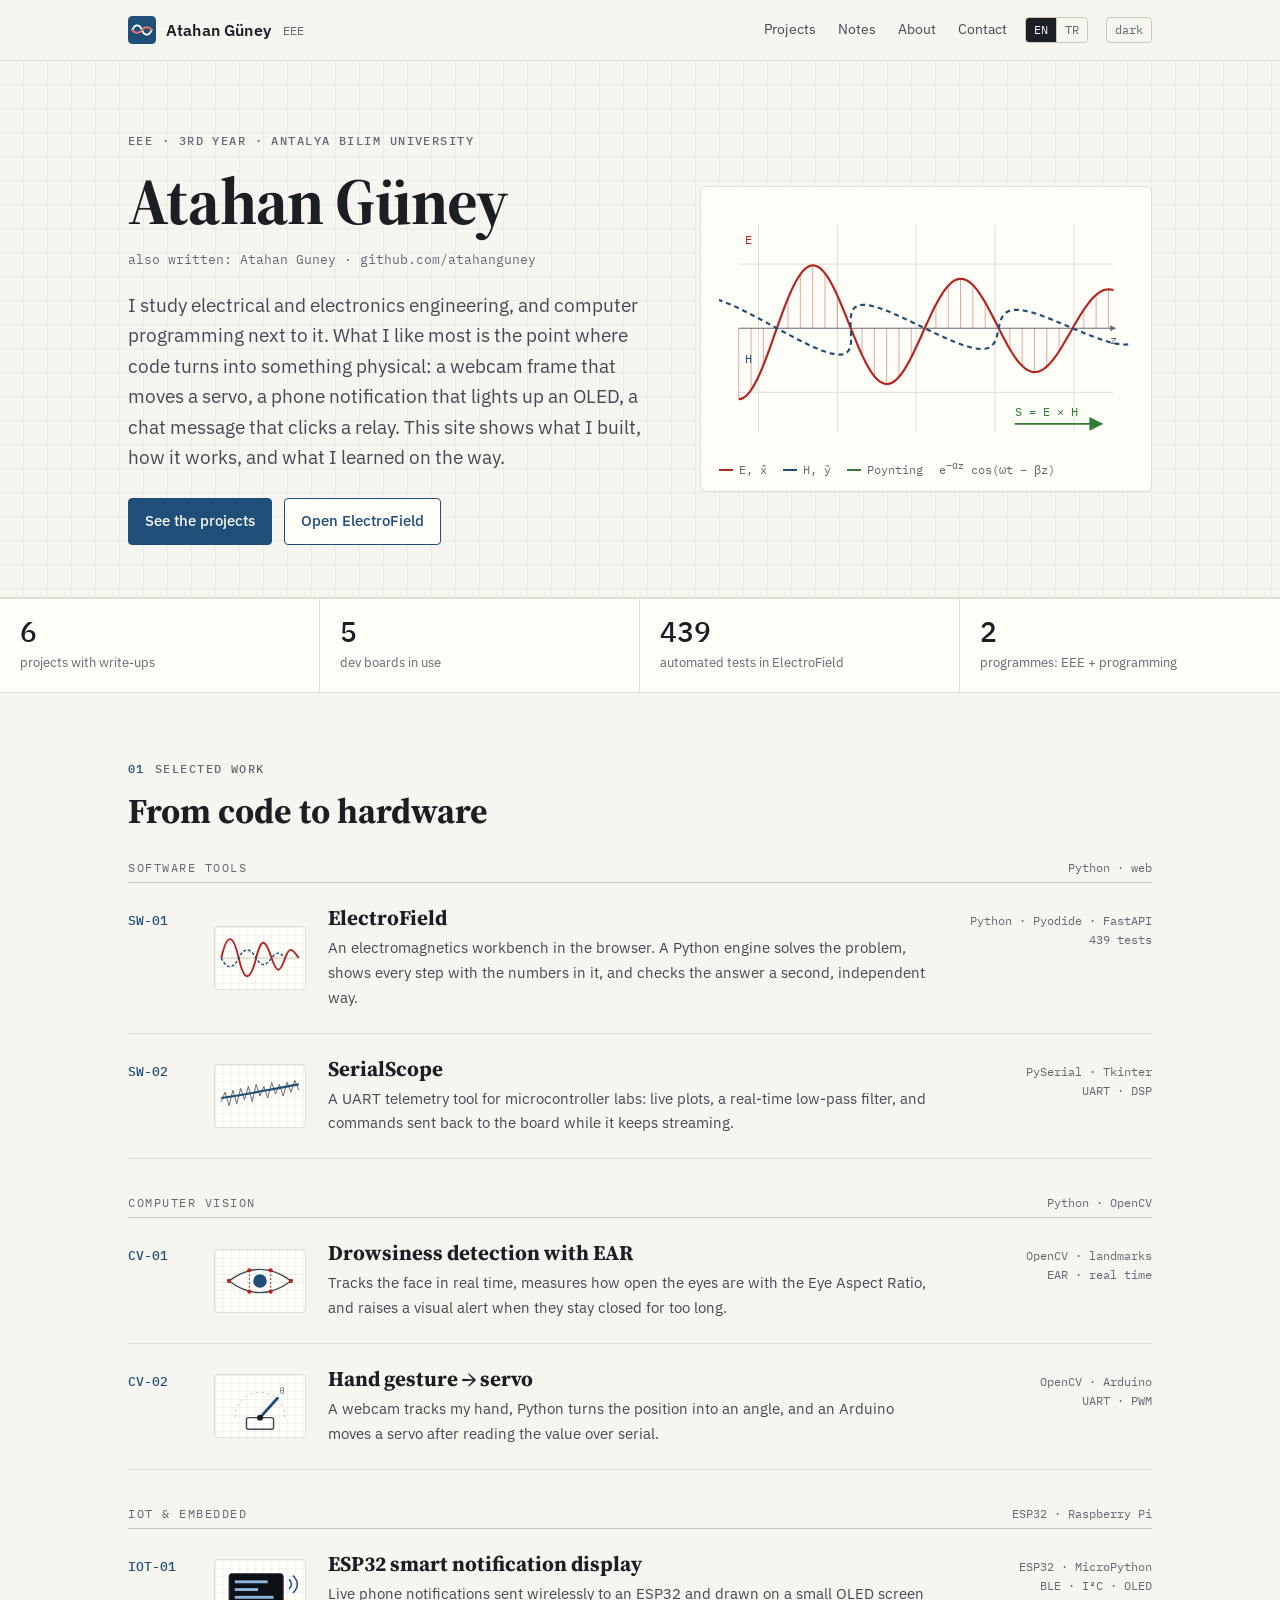
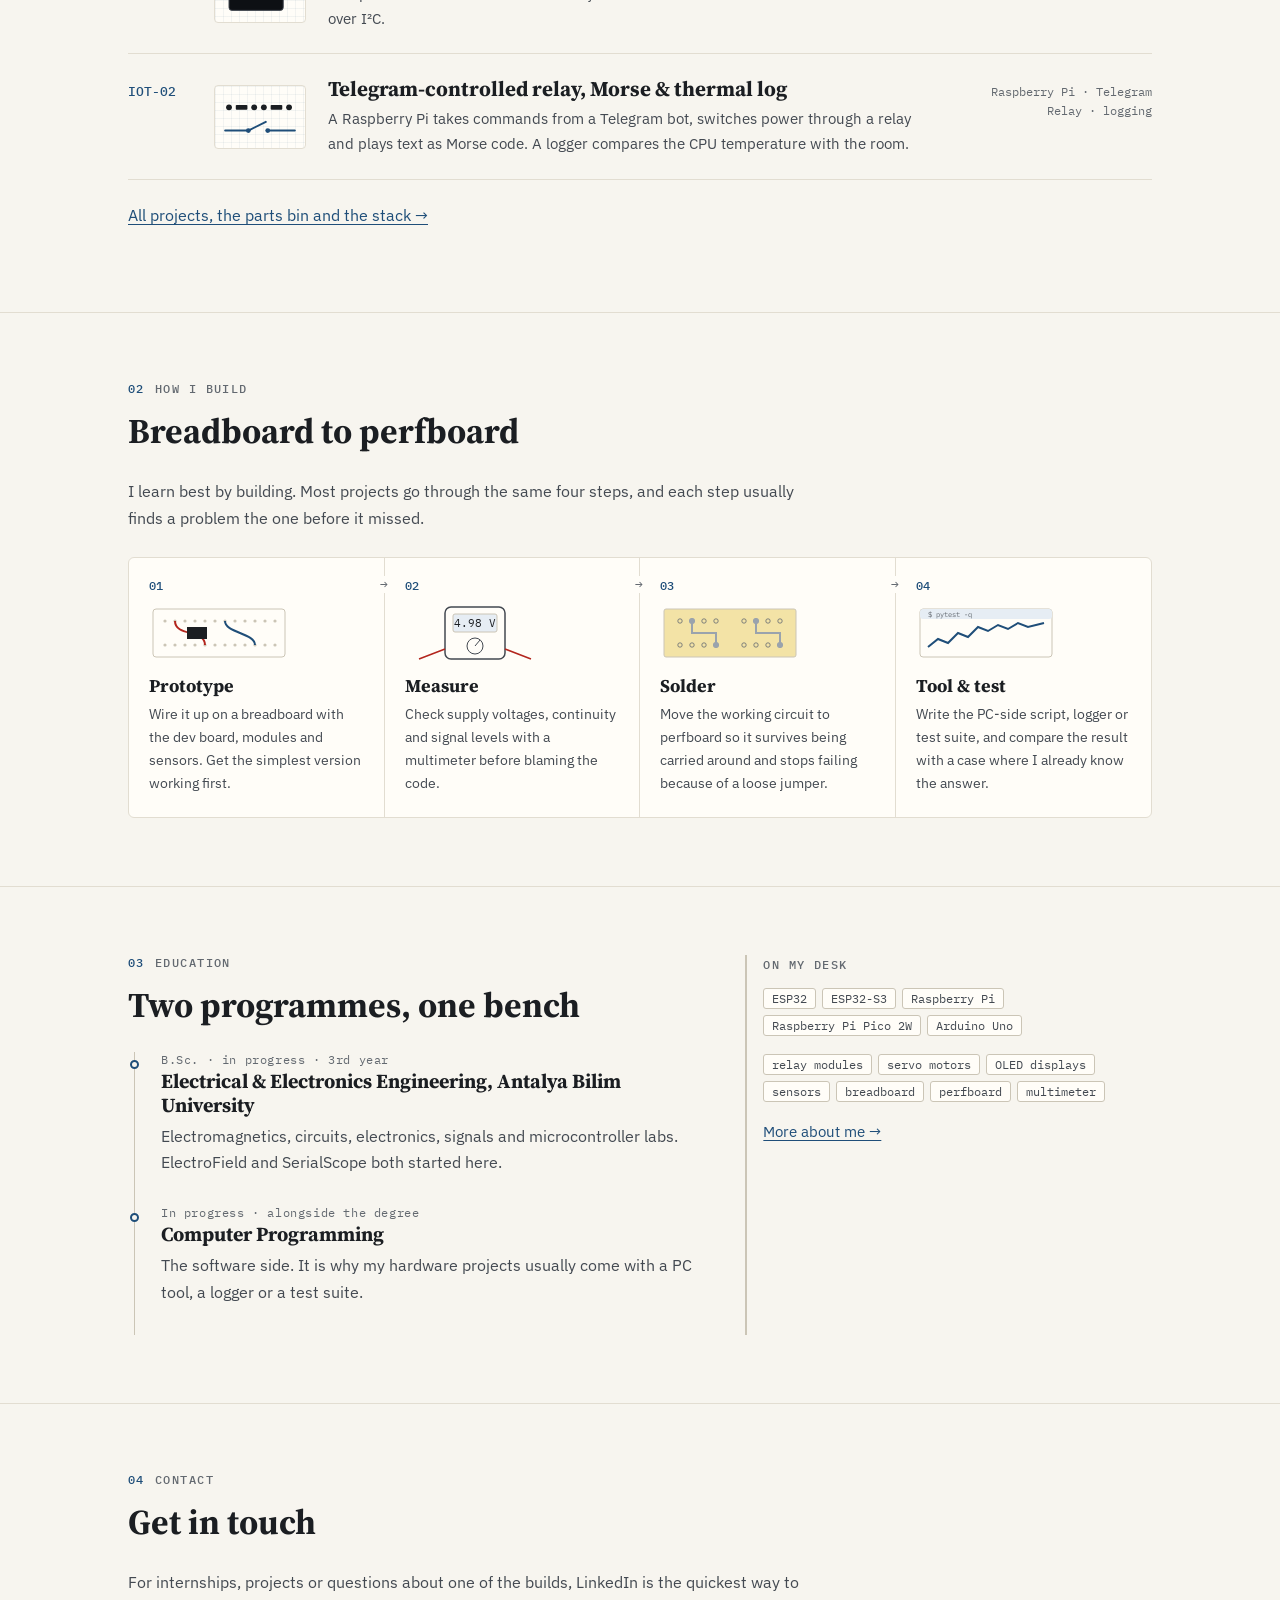
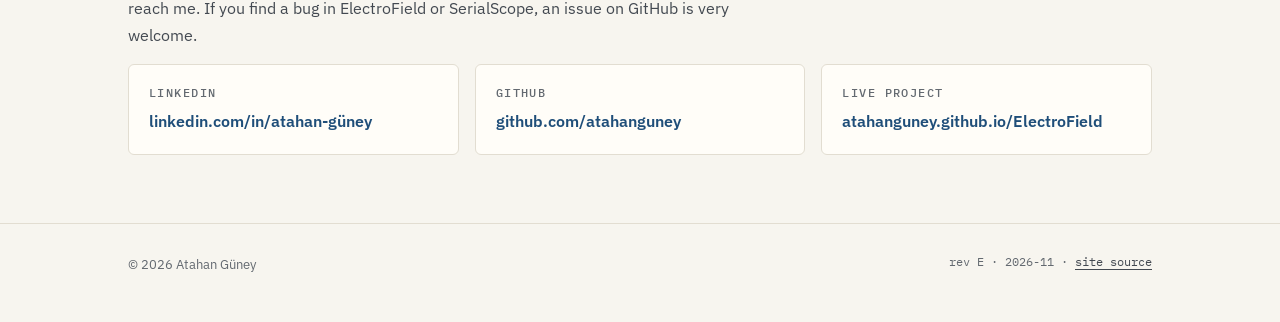
==== commit ae16e3d0: "Rebuild site: multi-page EN/TR portfolio - Home, projects index, six project write-ups, notes and ab" ====
--- a/index.html
+++ b/index.html
@@ -1,30 +1,34 @@
 <!doctype html>
-<html lang="en">
+<html lang="en"
+  data-title-en="Atahan Güney · Electrical &amp; Electronics Engineering"
+  data-title-tr="Atahan Güney · Elektrik-Elektronik Mühendisliği"
+  data-desc-en="Atahan Güney, 3rd-year electrical and electronics engineering student at Antalya Bilim University, also studying computer programming. Embedded systems, IoT, computer vision and electromagnetics software."
+  data-desc-tr="Atahan Güney, Antalya Bilim Üniversitesi elektrik-elektronik mühendisliği 3. sınıf öğrencisi, aynı zamanda bilgisayar programcılığı öğrencisi. Gömülü sistemler, IoT, görüntü işleme ve elektromanyetik yazılımı.">
 <head>
 <meta charset="utf-8">
 <meta name="viewport" content="width=device-width, initial-scale=1">
-<title>Atahan Güney — Electrical &amp; Electronics Engineering</title>
-<meta name="description" content="Atahan Güney (Atahan Guney), 3rd-year electrical and electronics engineering student at Antalya Bilim University. Projects: ElectroField, an applied electromagnetics workbench, SerialScope, a UART telemetry and DSP tool, and ESP32 / Raspberry Pi Pico / Arduino builds.">
+<script>(function(){var d=document.documentElement,l=null,t=null;try{l=new URLSearchParams(location.search).get('lang')||localStorage.getItem('lang');t=localStorage.getItem('theme')}catch(e){}if(l==='tr'){d.setAttribute('data-lang','tr');d.lang='tr'}if(t)d.setAttribute('data-theme',t)})()</script>
+<title>Atahan Güney · Electrical &amp; Electronics Engineering</title>
+<meta name="description" content="Atahan Güney, 3rd-year electrical and electronics engineering student at Antalya Bilim University, also studying computer programming. Embedded systems, IoT, computer vision and electromagnetics software.">
 <meta name="author" content="Atahan Güney">
 <meta name="theme-color" content="#1f4e79">
 <link rel="canonical" href="https://atahanguney.github.io/">
-<link rel="icon" href="favicon.svg" type="image/svg+xml">
+<link rel="alternate" hreflang="en" href="https://atahanguney.github.io/">
+<link rel="alternate" hreflang="tr" href="https://atahanguney.github.io/?lang=tr">
+<link rel="icon" href="/favicon.svg" type="image/svg+xml">
 <link rel="me" href="https://github.com/atahanguney">
 <link rel="me" href="https://www.linkedin.com/in/atahan-g%C3%BCney">
-
 <meta property="og:type" content="profile">
 <meta property="og:site_name" content="Atahan Güney">
-<meta property="og:title" content="Atahan Güney — Electrical &amp; Electronics Engineering">
-<meta property="og:description" content="Electromagnetics software, embedded telemetry and hardware prototypes. ElectroField, SerialScope and ESP32 / Pico / Arduino builds.">
+<meta property="og:title" content="Atahan Güney · Electrical &amp; Electronics Engineering">
+<meta property="og:description" content="Embedded systems, IoT, computer vision and electromagnetics software, with notes on how each project was built.">
 <meta property="og:url" content="https://atahanguney.github.io/">
 <meta property="og:image" content="https://atahanguney.github.io/assets/og.png">
 <meta property="og:image:width" content="1200">
 <meta property="og:image:height" content="630">
-<meta property="og:image:alt" content="Atahan Güney — electrical and electronics engineering">
-<meta property="profile:first_name" content="Atahan">
-<meta property="profile:last_name" content="Güney">
+<meta property="og:locale" content="en_US">
+<meta property="og:locale:alternate" content="tr_TR">
 <meta name="twitter:card" content="summary_large_image">
-
 <script type="application/ld+json">
 {
   "@context": "https://schema.org",
@@ -34,257 +38,65 @@
       "@id": "https://atahanguney.github.io/#person",
       "name": "Atahan Güney",
       "alternateName": ["Atahan Guney", "atahanguney"],
-      "givenName": "Atahan",
-      "familyName": "Güney",
       "url": "https://atahanguney.github.io/",
       "image": "https://atahanguney.github.io/assets/og.png",
       "jobTitle": "Electrical and Electronics Engineering Student (3rd year)",
-      "description": "Third-year electrical and electronics engineering student at Antalya Bilim University, interested in applied electromagnetics, embedded systems and signal processing.",
-      "affiliation": {
-        "@type": "CollegeOrUniversity",
-        "name": "Antalya Bilim University",
-        "alternateName": "Antalya Bilim Üniversitesi",
-        "department": { "@type": "Organization", "name": "Department of Electrical and Electronics Engineering" }
-      },
-      "knowsAbout": ["Applied electromagnetics", "Maxwell's equations", "Transmission lines", "Embedded systems", "Digital signal processing", "UART telemetry", "IoT", "ESP32", "Raspberry Pi Pico", "Arduino", "MicroPython", "Python", "NumPy", "SciPy", "OpenCV", "MATLAB", "LTspice", "KiCad"],
-      "sameAs": [
-        "https://github.com/atahanguney",
-        "https://www.linkedin.com/in/atahan-g%C3%BCney"
-      ]
+      "affiliation": { "@type": "CollegeOrUniversity", "name": "Antalya Bilim University", "alternateName": "Antalya Bilim Üniversitesi" },
+      "knowsAbout": ["Embedded systems", "IoT", "Computer vision", "OpenCV", "Applied electromagnetics", "Digital signal processing", "UART", "I2C", "Bluetooth Low Energy", "ESP32", "ESP32-S3", "Raspberry Pi", "Raspberry Pi Pico", "Arduino", "MicroPython", "Python", "C/C++", "MATLAB", "LTspice", "KiCad", "Perfboard soldering"],
+      "sameAs": ["https://github.com/atahanguney", "https://www.linkedin.com/in/atahan-g%C3%BCney"]
     },
-    {
-      "@type": "ProfilePage",
-      "@id": "https://atahanguney.github.io/#page",
-      "url": "https://atahanguney.github.io/",
-      "name": "Atahan Güney",
-      "inLanguage": "en",
-      "dateModified": "2026-11-17",
-      "mainEntity": { "@id": "https://atahanguney.github.io/#person" },
-      "isPartOf": { "@id": "https://atahanguney.github.io/#site" }
-    },
-    {
-      "@type": "WebSite",
-      "@id": "https://atahanguney.github.io/#site",
-      "url": "https://atahanguney.github.io/",
-      "name": "Atahan Güney",
-      "alternateName": "Atahan Guney",
-      "publisher": { "@id": "https://atahanguney.github.io/#person" }
-    },
-    {
-      "@type": "WebApplication",
-      "@id": "https://atahanguney.github.io/ElectroField/#app",
-      "name": "ElectroField",
-      "url": "https://atahanguney.github.io/ElectroField/",
-      "applicationCategory": "EducationalApplication",
-      "operatingSystem": "Any (web browser)",
-      "isAccessibleForFree": true,
-      "description": "Interactive applied electromagnetics workbench with step-by-step derivations and independent numerical verification.",
-      "author": { "@id": "https://atahanguney.github.io/#person" },
-      "codeRepository": "https://github.com/atahanguney/ElectroField"
-    },
-    {
-      "@type": "SoftwareSourceCode",
-      "@id": "https://github.com/atahanguney/SerialScope#code",
-      "name": "SerialScope",
-      "description": "UART telemetry, real-time low-pass DSP filter (EMA) and hardware control studio for microcontrollers.",
-      "programmingLanguage": "Python",
-      "codeRepository": "https://github.com/atahanguney/SerialScope",
-      "author": { "@id": "https://atahanguney.github.io/#person" }
-    }
+    { "@type": "WebSite", "@id": "https://atahanguney.github.io/#site", "url": "https://atahanguney.github.io/", "name": "Atahan Güney", "inLanguage": ["en", "tr"], "publisher": { "@id": "https://atahanguney.github.io/#person" } },
+    { "@type": "ProfilePage", "url": "https://atahanguney.github.io/", "name": "Atahan Güney", "dateModified": "2026-11-17", "mainEntity": { "@id": "https://atahanguney.github.io/#person" }, "isPartOf": { "@id": "https://atahanguney.github.io/#site" } }
   ]
 }
 </script>
-
 <link rel="preconnect" href="https://fonts.googleapis.com">
 <link rel="preconnect" href="https://fonts.gstatic.com" crossorigin>
 <link rel="stylesheet" href="https://fonts.googleapis.com/css2?family=IBM+Plex+Mono:wght@400;500&family=IBM+Plex+Sans:wght@400;500;600&family=Source+Serif+4:opsz,wght@8..60,600;8..60,700&display=swap">
-
-<style>
-:root {
-  --paper: #fbfaf7; --panel: #ffffff; --ink: #1c1f23; --ink-2: #474d55; --ink-3: #5d636b;
-  --rule: #e3e0d8; --rule-2: #cfcbc0; --accent: #1f4e79; --accent-bg: #eaf0f6;
-  --e: #b3261e; --h: #1f4e79; --s: #2e7d32;
-  --serif: "Source Serif 4", Georgia, "Times New Roman", serif;
-  --sans: "IBM Plex Sans", system-ui, -apple-system, "Segoe UI", Roboto, sans-serif;
-  --mono: "IBM Plex Mono", ui-monospace, SFMono-Regular, Menlo, Consolas, monospace;
-  color-scheme: light;
-}
-@media (prefers-color-scheme: dark) {
-  :root:not([data-theme="light"]) {
-    --paper: #15171a; --panel: #1c1f23; --ink: #e6e3dc; --ink-2: #b9b6ae; --ink-3: #9a968e;
-    --rule: #2c3035; --rule-2: #3a3f45; --accent: #8db4dc; --accent-bg: #1f2a36;
-    --e: #e57368; --h: #8db4dc; --s: #7cc47f;
-    color-scheme: dark;
-  }
-}
-:root[data-theme="dark"] {
-  --paper: #15171a; --panel: #1c1f23; --ink: #e6e3dc; --ink-2: #b9b6ae; --ink-3: #9a968e;
-  --rule: #2c3035; --rule-2: #3a3f45; --accent: #8db4dc; --accent-bg: #1f2a36;
-  --e: #e57368; --h: #8db4dc; --s: #7cc47f;
-  color-scheme: dark;
-}
-
-*, *::before, *::after { box-sizing: border-box; }
-html { -webkit-text-size-adjust: 100%; scroll-behavior: smooth; }
-@media (prefers-reduced-motion: reduce) { html { scroll-behavior: auto; } }
-body { margin: 0; background: var(--paper); color: var(--ink); font: 16px/1.65 var(--sans); }
-a { color: var(--accent); text-underline-offset: 3px; text-decoration-thickness: 1px; }
-a:hover { text-decoration-thickness: 2px; }
-a:focus-visible, button:focus-visible { outline: 2px solid var(--accent); outline-offset: 3px; border-radius: 2px; }
-img { max-width: 100%; height: auto; display: block; }
-h1, h2, h3 { font-family: var(--serif); font-weight: 700; line-height: 1.2; margin: 0; }
-p { margin: 0 0 1em; }
-.skip { position: absolute; left: -999px; top: 8px; background: var(--panel); padding: 8px 12px; border: 1px solid var(--rule-2); z-index: 10; }
-.skip:focus { left: 16px; }
-
-.wrap { max-width: 1040px; margin: 0 auto; padding: 0 24px; }
-@media (max-width: 560px) { .wrap { padding: 0 16px; } }
-
-/* header */
-.top { border-bottom: 1px solid var(--rule); background: var(--paper); position: sticky; top: 0; z-index: 5; }
-.top .wrap { display: flex; align-items: center; justify-content: space-between; gap: 16px; height: 60px; }
-.mark { display: flex; align-items: center; gap: 10px; color: var(--ink); text-decoration: none; font-weight: 600; letter-spacing: .01em; }
-.mark svg { flex: none; }
-.nav { display: flex; gap: 22px; font-size: 14px; }
-.nav a { color: var(--ink-2); text-decoration: none; }
-.nav a:hover { color: var(--accent); }
-.theme { background: none; border: 1px solid var(--rule-2); color: var(--ink-2); border-radius: 4px; font: 12px var(--mono); padding: 4px 8px; cursor: pointer; }
-.right { display: flex; align-items: center; gap: 22px; }
-@media (max-width: 760px) { .nav { display: none; } }
-
-/* labels */
-.eyebrow { font: 500 12px/1.4 var(--mono); letter-spacing: .12em; text-transform: uppercase; color: var(--ink-3); margin: 0 0 12px; }
-.secnum { color: var(--accent); margin-right: 10px; }
-
-/* hero */
-.hero { padding: 72px 0 56px; border-bottom: 1px solid var(--rule); }
-.hero-grid { display: grid; grid-template-columns: minmax(0, 1.15fr) minmax(0, 1fr); gap: 48px; align-items: center; }
-@media (max-width: 860px) { .hero-grid { grid-template-columns: 1fr; gap: 32px; } .hero { padding-top: 48px; } }
-.hero h1 { font-size: clamp(40px, 7vw, 64px); letter-spacing: -.01em; }
-.aka { font: 13px var(--mono); color: var(--ink-3); margin: 10px 0 24px; }
-.lede { font-size: 19px; line-height: 1.6; color: var(--ink-2); max-width: 36em; }
-.cta { display: flex; flex-wrap: wrap; gap: 12px; margin-top: 28px; }
-.btn { display: inline-flex; align-items: center; gap: 8px; padding: 10px 16px; border-radius: 4px; border: 1px solid var(--accent); font-weight: 500; font-size: 15px; text-decoration: none; }
-.btn.primary { background: var(--accent); color: var(--paper); }
-.btn.ghost { color: var(--accent); background: transparent; }
-.btn:hover { text-decoration: none; filter: brightness(1.08); }
-
-.figure { background: var(--panel); border: 1px solid var(--rule); border-radius: 6px; padding: 18px 18px 12px; }
-.figure svg { width: 100%; height: auto; display: block; }
-.figcap { font: 12px/1.5 var(--mono); color: var(--ink-3); margin-top: 10px; display: flex; flex-wrap: wrap; gap: 6px 16px; }
-.key { display: inline-flex; align-items: center; gap: 6px; }
-.key i { width: 14px; height: 2px; display: inline-block; }
-
-/* spec sheet */
-.spec { width: 100%; border-collapse: collapse; margin-top: 32px; font-size: 14px; }
-.spec th, .spec td { text-align: left; padding: 9px 0; border-top: 1px solid var(--rule); vertical-align: top; }
-.spec th { font: 500 12px var(--mono); letter-spacing: .06em; text-transform: uppercase; color: var(--ink-3); width: 132px; padding-right: 16px; padding-top: 11px; }
-.spec tr:last-child th, .spec tr:last-child td { border-bottom: 1px solid var(--rule); }
-
-/* sections */
-section { padding: 72px 0; border-bottom: 1px solid var(--rule); }
-@media (max-width: 560px) { section { padding: 52px 0; } }
-section h2 { font-size: clamp(28px, 4vw, 36px); margin-bottom: 28px; }
-.two { display: grid; grid-template-columns: minmax(0, 1.4fr) minmax(0, 1fr); gap: 48px; }
-@media (max-width: 860px) { .two { grid-template-columns: 1fr; gap: 28px; } }
-.prose p { color: var(--ink-2); max-width: 40em; }
-.prose strong { color: var(--ink); font-weight: 600; }
-.note { border-left: 2px solid var(--rule-2); padding: 2px 0 2px 16px; color: var(--ink-2); font-size: 15px; }
-.note .eyebrow { margin-bottom: 6px; }
-
-/* projects */
-.project { background: var(--panel); border: 1px solid var(--rule); border-radius: 6px; overflow: hidden; margin-bottom: 28px; }
-.project-head { padding: 28px 28px 0; }
-.project h3 { font-size: 28px; }
-.project .tag { font: 500 12px var(--mono); color: var(--ink-3); letter-spacing: .08em; text-transform: uppercase; margin-bottom: 8px; }
-.project-body { display: grid; grid-template-columns: minmax(0, 1.2fr) minmax(0, 1fr); gap: 32px; padding: 20px 28px 28px; }
-@media (max-width: 860px) { .project-body { grid-template-columns: 1fr; } .project-head, .project-body { padding-left: 20px; padding-right: 20px; } }
-.project p { color: var(--ink-2); }
-.links { display: flex; flex-wrap: wrap; gap: 10px 20px; font-size: 15px; font-weight: 500; margin-top: 4px; }
-.stats { display: grid; grid-template-columns: repeat(2, minmax(0, 1fr)); border: 1px solid var(--rule); border-radius: 4px; overflow: hidden; align-self: start; }
-.stat { padding: 14px 16px; border-right: 1px solid var(--rule); border-bottom: 1px solid var(--rule); }
-.stat:nth-child(2n) { border-right: 0; }
-.stat:nth-last-child(-n+2) { border-bottom: 0; }
-.stat b { display: block; font: 500 22px var(--mono); color: var(--ink); }
-.stat span { font-size: 13px; color: var(--ink-3); }
-ul.feat { margin: 0 0 18px; padding: 0; list-style: none; }
-ul.feat li { padding: 7px 0 7px 22px; position: relative; color: var(--ink-2); border-top: 1px solid var(--rule); font-size: 15px; }
-ul.feat li::before { content: ""; position: absolute; left: 2px; top: 17px; width: 8px; height: 1px; background: var(--accent); }
-ul.feat li b { color: var(--ink); font-weight: 600; }
-.shot { border: 1px solid var(--rule); border-radius: 4px; overflow: hidden; background: #1e1e2e; }
-.shot + .figcap { margin-top: 8px; }
-.chips { display: flex; flex-wrap: wrap; gap: 6px; margin: 14px 0 18px; }
-.chip { font: 12px var(--mono); color: var(--ink-2); border: 1px solid var(--rule-2); border-radius: 3px; padding: 2px 8px; }
-
-/* hardware log */
-.log { display: grid; gap: 0; border-top: 1px solid var(--rule-2); }
-.entry { display: grid; grid-template-columns: 72px minmax(0, 1fr); gap: 20px; padding: 28px 0; border-bottom: 1px solid var(--rule); }
-@media (max-width: 560px) { .entry { grid-template-columns: 1fr; gap: 6px; } }
-.entry .id { font: 500 13px var(--mono); color: var(--accent); padding-top: 4px; }
-.entry h3 { font-size: 22px; margin-bottom: 10px; }
-.entry p { color: var(--ink-2); max-width: 46em; }
-.chain { display: flex; flex-wrap: wrap; align-items: center; gap: 6px; font: 13px var(--mono); margin: 4px 0 12px; }
-.chain span { background: var(--accent-bg); color: var(--ink); border: 1px solid var(--rule-2); border-radius: 3px; padding: 3px 8px; }
-.chain em { font-style: normal; color: var(--ink-3); font-size: 12px; }
-.chain .arr { color: var(--ink-3); }
-
-/* stack */
-.stack { width: 100%; border-collapse: collapse; }
-.stack th, .stack td { text-align: left; vertical-align: top; padding: 14px 0; border-top: 1px solid var(--rule); }
-.stack tr:last-child th, .stack tr:last-child td { border-bottom: 1px solid var(--rule); }
-.stack th { font: 500 12px var(--mono); letter-spacing: .08em; text-transform: uppercase; color: var(--ink-3); width: 220px; padding-right: 20px; padding-top: 18px; }
-@media (max-width: 640px) { .stack th, .stack td { display: block; width: auto; } .stack th { padding-bottom: 0; } .stack td { border-top: 0; padding-top: 6px; } }
-.stack .chips { margin: 0; }
-
-/* contact */
-.contact { display: grid; grid-template-columns: repeat(auto-fit, minmax(240px, 1fr)); gap: 16px; }
-.card { background: var(--panel); border: 1px solid var(--rule); border-radius: 6px; padding: 20px; text-decoration: none; color: var(--ink); display: block; }
-.card:hover { border-color: var(--accent); text-decoration: none; }
-.card .eyebrow { margin-bottom: 6px; }
-.card b { font-weight: 600; color: var(--accent); word-break: break-word; }
-
-footer { padding: 32px 0 48px; font-size: 13px; color: var(--ink-3); }
-footer .wrap { display: flex; flex-wrap: wrap; justify-content: space-between; gap: 12px; }
-footer a { color: var(--ink-2); }
-</style>
+<link rel="stylesheet" href="/assets/site.css">
 </head>
 <body>
-<a class="skip" href="#main">Skip to content</a>
+<a class="skip" href="#main"><span lang="en">Skip to content</span><span lang="tr">İçeriğe geç</span></a>
 
 <header class="top">
   <div class="wrap">
-    <a class="mark" href="#top" aria-label="Atahan Güney — home">
-      <svg width="28" height="28" viewBox="0 0 32 32" aria-hidden="true"><rect width="32" height="32" rx="5" fill="#1f4e79"/><path d="M5 16c2.75-7 8.25-7 11 0s8.25 7 11 0" stroke="#fff" stroke-width="2.2" fill="none" stroke-linecap="round"/><path d="M5 16c2.75 4.2 8.25 4.2 11 0s8.25-4.2 11 0" stroke="#e57368" stroke-width="2.2" fill="none" stroke-linecap="round" opacity=".95"/></svg>
-      <span>Atahan Güney</span>
+    <a class="mark" href="/" aria-label="Atahan Güney">
+      <svg width="28" height="28" viewBox="0 0 32 32" aria-hidden="true"><rect width="32" height="32" rx="5" fill="#1f4e79"/><path d="M5 16c2.75-7 8.25-7 11 0s8.25 7 11 0" stroke="#fff" stroke-width="2.2" fill="none" stroke-linecap="round"/><path d="M5 16c2.75 4.2 8.25 4.2 11 0s8.25-4.2 11 0" stroke="#e57368" stroke-width="2.2" fill="none" stroke-linecap="round"/></svg>
+      <span>Atahan Güney</span><small>EEE</small>
     </a>
     <div class="right">
-      <nav class="nav" aria-label="Sections">
-        <a href="#about">About</a>
-        <a href="#projects">Projects</a>
-        <a href="#hardware">Hardware</a>
-        <a href="#stack">Stack</a>
-        <a href="#contact">Contact</a>
+      <nav class="nav" id="nav" aria-label="Main">
+        <a href="/projects/"><span lang="en">Projects</span><span lang="tr">Projeler</span></a>
+        <a href="/notes/"><span lang="en">Notes</span><span lang="tr">Notlar</span></a>
+        <a href="/about/"><span lang="en">About</span><span lang="tr">Hakkımda</span></a>
+        <a href="#contact"><span lang="en">Contact</span><span lang="tr">İletişim</span></a>
       </nav>
-      <button class="theme" type="button" id="theme" aria-label="Toggle colour theme">theme</button>
+      <span class="switch" role="group" aria-label="Language / Dil"><a href="?lang=en" data-setlang="en" hreflang="en">EN</a><a href="?lang=tr" data-setlang="tr" hreflang="tr">TR</a></span>
+      <button class="theme" id="theme" type="button" aria-label="Toggle colour theme">theme</button>
+      <button class="theme menu-btn" id="menu" type="button" aria-expanded="false" aria-controls="nav">menu</button>
     </div>
   </div>
 </header>
 
 <main id="main">
-  <div class="hero" id="top">
+  <div class="hero">
     <div class="wrap hero-grid">
       <div>
-        <p class="eyebrow">3rd-year Electrical &amp; Electronics Engineering · Antalya Bilim University</p>
+        <p class="eyebrow">
+          <span lang="en">EEE · 3rd year · Antalya Bilim University</span>
+          <span lang="tr">EEM · 3. sınıf · Antalya Bilim Üniversitesi</span>
+        </p>
         <h1>Atahan Güney</h1>
-        <p class="aka">also written: Atahan Guney · github.com/atahanguney</p>
-        <p class="lede">I'm a third-year electrical and electronics engineering student. Most of what I build comes from my courses and lab work: an electromagnetics workbench based on Ulaby and Cheng, a serial plotting tool I needed for microcontroller labs, and smaller projects on ESP32, Raspberry Pi Pico and Arduino.</p>
+        <p class="aka"><span lang="en">also written:</span><span lang="tr">diğer yazımı:</span> Atahan Guney · github.com/atahanguney</p>
+        <p class="lede" lang="en">I study electrical and electronics engineering, and computer programming next to it. What I like most is the point where code turns into something physical: a webcam frame that moves a servo, a phone notification that lights up an OLED, a chat message that clicks a relay. This site shows what I built, how it works, and what I learned on the way.</p>
+        <p class="lede" lang="tr">Elektrik-elektronik mühendisliği okuyorum, yanında da bilgisayar programcılığı. En çok kodun fiziksel bir şeye dönüştüğü noktayı seviyorum: servoyu hareket ettiren bir kamera karesi, OLED ekranı yakan bir telefon bildirimi, röleyi tıklatan bir sohbet mesajı. Bu sitede neler yaptığımı, nasıl çalıştıklarını ve bu sırada neler öğrendiğimi bulabilirsiniz.</p>
         <div class="cta">
-          <a class="btn primary" href="https://atahanguney.github.io/ElectroField/">Open ElectroField</a>
-          <a class="btn ghost" href="https://github.com/atahanguney">GitHub profile</a>
+          <a class="btn primary" href="/projects/"><span lang="en">See the projects</span><span lang="tr">Projelere bak</span></a>
+          <a class="btn ghost" href="https://atahanguney.github.io/ElectroField/"><span lang="en">Open ElectroField</span><span lang="tr">ElectroField'ı aç</span></a>
         </div>
       </div>
       <figure class="figure" aria-labelledby="figcap">
-        <svg viewBox="0 0 420 250" role="img" aria-label="Diagram of a uniform plane wave: the electric field oscillates vertically, the magnetic field horizontally, and power flows along the propagation axis.">
+        <svg viewBox="0 0 420 250" role="img" aria-label="Animated diagram of a damped uniform plane wave. The electric field oscillates vertically, the magnetic field is drawn obliquely, and power flows along the z axis.">
           <defs>
             <marker id="ah" viewBox="0 0 8 8" refX="7" refY="4" markerWidth="7" markerHeight="7" orient="auto"><path d="M0 0L8 4L0 8z" style="fill:var(--s)"/></marker>
             <marker id="ax" viewBox="0 0 8 8" refX="7" refY="4" markerWidth="6" markerHeight="6" orient="auto"><path d="M0 0L8 4L0 8z" style="fill:var(--ink-3)"/></marker>
@@ -295,9 +107,9 @@
           </g>
           <line x1="20" y1="125" x2="402" y2="125" style="stroke:var(--ink-3)" stroke-width="1" marker-end="url(#ax)"/>
           <text x="404" y="141" font-family="IBM Plex Mono, monospace" font-size="12" style="fill:var(--ink-3)" text-anchor="end">z</text>
+          <g id="estems" style="stroke:var(--e)" stroke-width="1" opacity=".4"></g>
           <path id="ewave" fill="none" style="stroke:var(--e)" stroke-width="2.2"/>
           <path id="hwave" fill="none" style="stroke:var(--h)" stroke-width="2.2" stroke-dasharray="5 4"/>
-          <g id="estems" style="stroke:var(--e)" stroke-width="1" opacity=".45"></g>
           <line x1="300" y1="222" x2="388" y2="222" style="stroke:var(--s)" stroke-width="2" marker-end="url(#ah)"/>
           <text x="300" y="214" font-family="IBM Plex Mono, monospace" font-size="12" style="fill:var(--s)">S = E × H</text>
           <text x="26" y="40" font-family="IBM Plex Mono, monospace" font-size="12" style="fill:var(--e)">E</text>
@@ -305,178 +117,184 @@
         </svg>
         <figcaption class="figcap" id="figcap">
           <span class="key"><i style="background:var(--e)"></i>E, x̂</span>
-          <span class="key"><i style="background:var(--h)"></i>H, ŷ (oblique view)</span>
-          <span class="key"><i style="background:var(--s)"></i>Poynting vector</span>
+          <span class="key"><i style="background:var(--h)"></i>H, ŷ</span>
+          <span class="key"><i style="background:var(--s)"></i>Poynting</span>
           <span>e<sup>−αz</sup> cos(ωt − βz)</span>
         </figcaption>
       </figure>
     </div>
+  </div>
+
+  <div class="band" aria-label="At a glance">
+    <div><b>6</b><span lang="en">projects with write-ups</span><span lang="tr">anlatımlı proje</span></div>
+    <div><b>5</b><span lang="en">dev boards in use</span><span lang="tr">kullandığım geliştirme kartı</span></div>
+    <div><b>439</b><span lang="en">automated tests in ElectroField</span><span lang="tr">ElectroField'daki otomatik test</span></div>
+    <div><b>2</b><span lang="en">programmes: EEE + programming</span><span lang="tr">program: EEM + programcılık</span></div>
+  </div>
+
+  <section id="work" aria-labelledby="work-h">
     <div class="wrap">
-      <table class="spec" aria-label="Profile summary">
-        <tr><th scope="row">Degree</th><td>B.Sc. Electrical &amp; Electronics Engineering, 3rd year · also studying computer programming</td></tr>
-        <tr><th scope="row">University</th><td>Antalya Bilim University, Antalya, Türkiye</td></tr>
-        <tr><th scope="row">Interests</th><td>Electromagnetics and wave propagation · embedded systems · signal processing · measurement tools</td></tr>
-        <tr><th scope="row">Built with</th><td>Python (NumPy, SciPy, OpenCV), MicroPython, C/C++, MATLAB, LTspice, KiCad</td></tr>
-      </table>
-    </div>
-  </div>
-
-  <section id="about" aria-labelledby="about-h">
+      <p class="eyebrow"><span class="secnum">01</span><span lang="en">Selected work</span><span lang="tr">Seçili işler</span></p>
+      <h2 id="work-h"><span lang="en">From code to hardware</span><span lang="tr">Koddan donanıma</span></h2>
+
+      <div class="group-h"><h3><span lang="en">Software tools</span><span lang="tr">Yazılım araçları</span></h3><span>Python · web</span></div>
+      <div class="index">
+        <a class="row has-thumb" href="/projects/electrofield/">
+          <span class="id">SW-01</span>
+          <span class="thumb" aria-hidden="true"><svg viewBox="0 0 92 64"><line x1="6" y1="32" x2="86" y2="32" style="stroke:var(--rule-2)"/><path d="M6 32 C12 6 18 6 24 32 S36 56 42 32 S52 14 58 32 S67 46 72 32 S80 24 86 32" fill="none" style="stroke:var(--e)" stroke-width="2"/><path d="M6 32 C12 44 18 44 24 32 S36 22 42 32 S52 40 58 32 S67 27 72 32" fill="none" style="stroke:var(--h)" stroke-width="1.5" stroke-dasharray="3 2"/></svg></span>
+          <div>
+            <h3>ElectroField</h3>
+            <p lang="en">An electromagnetics workbench in the browser. A Python engine solves the problem, shows every step with the numbers in it, and checks the answer a second, independent way.</p>
+            <p lang="tr">Tarayıcıda çalışan bir elektromanyetik çalışma ortamı. Python motoru problemi çözüyor, her adımı sayılarla gösteriyor ve cevabı ikinci, bağımsız bir yolla kontrol ediyor.</p>
+          </div>
+          <span class="meta">Python · Pyodide · FastAPI<br>439 tests</span>
+        </a>
+        <a class="row has-thumb" href="/projects/serialscope/">
+          <span class="id">SW-02</span>
+          <span class="thumb" aria-hidden="true"><svg viewBox="0 0 92 64"><polyline points="6,38 10,28 14,42 18,26 22,40 26,24 30,36 34,22 38,38 42,20 46,32 50,22 54,34 58,18 62,30 66,20 70,32 74,18 78,28 82,16 86,26" fill="none" style="stroke:var(--ink-3)" stroke-width="1"/><path d="M6 34 C30 31 52 26 86 20" fill="none" style="stroke:var(--accent)" stroke-width="2.2"/></svg></span>
+          <div>
+            <h3>SerialScope</h3>
+            <p lang="en">A UART telemetry tool for microcontroller labs: live plots, a real-time low-pass filter, and commands sent back to the board while it keeps streaming.</p>
+            <p lang="tr">Mikrodenetleyici laboratuvarları için bir UART telemetri aracı: canlı grafik, gerçek zamanlı alçak geçiren filtre ve kart veri gönderirken ona geri komut yollama.</p>
+          </div>
+          <span class="meta">PySerial · Tkinter<br>UART · DSP</span>
+        </a>
+      </div>
+
+      <div class="group-h"><h3><span lang="en">Computer vision</span><span lang="tr">Görüntü işleme</span></h3><span>Python · OpenCV</span></div>
+      <div class="index">
+        <a class="row has-thumb" href="/projects/drowsiness/">
+          <span class="id">CV-01</span>
+          <span class="thumb" aria-hidden="true"><svg viewBox="0 0 92 64"><path d="M14 32 Q46 8 78 32 Q46 56 14 32Z" fill="none" style="stroke:var(--ink-2)" stroke-width="1.5"/><circle cx="46" cy="32" r="7" style="fill:var(--accent)"/><g style="stroke:var(--e)" stroke-dasharray="2 2"><line x1="35" y1="21" x2="35" y2="43"/><line x1="57" y1="21" x2="57" y2="43"/></g><g style="fill:var(--e)"><circle cx="14" cy="32" r="2.2"/><circle cx="35" cy="21" r="2.2"/><circle cx="57" cy="21" r="2.2"/><circle cx="78" cy="32" r="2.2"/><circle cx="57" cy="43" r="2.2"/><circle cx="35" cy="43" r="2.2"/></g></svg></span>
+          <div>
+            <h3><span lang="en">Drowsiness detection with EAR</span><span lang="tr">EAR ile yorgunluk tespiti</span></h3>
+            <p lang="en">Tracks the face in real time, measures how open the eyes are with the Eye Aspect Ratio, and raises a visual alert when they stay closed for too long.</p>
+            <p lang="tr">Yüzü gerçek zamanlı takip ediyor, gözlerin ne kadar açık olduğunu Göz En-Boy Oranı (EAR) ile ölçüyor ve gözler çok uzun süre kapalı kalınca görsel uyarı veriyor.</p>
+          </div>
+          <span class="meta">OpenCV · landmarks<br>EAR · real time</span>
+        </a>
+        <a class="row has-thumb" href="/projects/gesture-servo/">
+          <span class="id">CV-02</span>
+          <span class="thumb" aria-hidden="true"><svg viewBox="0 0 92 64"><path d="M20 44 A26 26 0 0 1 72 44" fill="none" style="stroke:var(--rule-2)" stroke-dasharray="3 3"/><rect x="32" y="44" width="28" height="12" rx="2" fill="none" style="stroke:var(--ink-2)" stroke-width="1.5"/><line x1="46" y1="44" x2="64" y2="24" style="stroke:var(--accent)" stroke-width="3" stroke-linecap="round"/><circle cx="46" cy="44" r="3" style="fill:var(--ink)"/><text x="66" y="20" font-family="IBM Plex Mono, monospace" font-size="9" style="fill:var(--ink-3)">θ</text></svg></span>
+          <div>
+            <h3><span lang="en">Hand gesture → servo</span><span lang="tr">El hareketi → servo</span></h3>
+            <p lang="en">A webcam tracks my hand, Python turns the position into an angle, and an Arduino moves a servo after reading the value over serial.</p>
+            <p lang="tr">Kamera elimi takip ediyor, Python konumu bir açıya çeviriyor, Arduino da değeri seri porttan okuyup servoyu döndürüyor.</p>
+          </div>
+          <span class="meta">OpenCV · Arduino<br>UART · PWM</span>
+        </a>
+      </div>
+
+      <div class="group-h"><h3><span lang="en">IoT &amp; embedded</span><span lang="tr">IoT ve gömülü</span></h3><span>ESP32 · Raspberry Pi</span></div>
+      <div class="index">
+        <a class="row has-thumb" href="/projects/ble-display/">
+          <span class="id">IOT-01</span>
+          <span class="thumb" aria-hidden="true"><svg viewBox="0 0 92 64"><rect x="14" y="14" width="56" height="38" rx="3" fill="#0d1014" style="stroke:var(--ink-2)"/><g fill="#8db4dc"><rect x="20" y="21" width="34" height="3"/><rect x="20" y="29" width="24" height="3"/><rect x="20" y="37" width="40" height="3"/></g><path d="M76 20 q5 5 0 10 M80 16 q9 9 0 18" fill="none" style="stroke:var(--accent)" stroke-width="1.5"/></svg></span>
+          <div>
+            <h3><span lang="en">ESP32 smart notification display</span><span lang="tr">ESP32 akıllı bildirim ekranı</span></h3>
+            <p lang="en">Live phone notifications sent wirelessly to an ESP32 and drawn on a small OLED screen over I²C.</p>
+            <p lang="tr">Telefondaki canlı bildirimler kablosuz olarak bir ESP32'ye gönderiliyor ve I²C üzerinden küçük bir OLED ekrana yazılıyor.</p>
+          </div>
+          <span class="meta">ESP32 · MicroPython<br>BLE · I²C · OLED</span>
+        </a>
+        <a class="row has-thumb" href="/projects/telegram-morse/">
+          <span class="id">IOT-02</span>
+          <span class="thumb" aria-hidden="true"><svg viewBox="0 0 92 64"><g style="fill:var(--ink)"><circle cx="14" cy="22" r="3"/><rect x="21" y="19.5" width="12" height="5" rx="1"/><circle cx="40" cy="22" r="3"/><circle cx="50" cy="22" r="3"/><rect x="57" y="19.5" width="12" height="5" rx="1"/><circle cx="76" cy="22" r="3"/></g><path d="M10 46 H34 M34 46 L52 37 M54 46 H82" fill="none" style="stroke:var(--accent)" stroke-width="2" stroke-linecap="round"/><circle cx="34" cy="46" r="2.5" style="fill:var(--accent)"/><circle cx="54" cy="46" r="2.5" style="fill:var(--accent)"/></svg></span>
+          <div>
+            <h3><span lang="en">Telegram-controlled relay, Morse &amp; thermal log</span><span lang="tr">Telegram kontrollü röle, Mors ve sıcaklık kaydı</span></h3>
+            <p lang="en">A Raspberry Pi takes commands from a Telegram bot, switches power through a relay and plays text as Morse code. A logger compares the CPU temperature with the room.</p>
+            <p lang="tr">Bir Raspberry Pi, Telegram botundan gelen komutlarla röle üzerinden gücü açıp kapatıyor ve metni Mors kodu olarak çalıyor. Bir kayıt scripti de CPU sıcaklığını oda sıcaklığıyla karşılaştırıyor.</p>
+          </div>
+          <span class="meta">Raspberry Pi · Telegram<br>Relay · logging</span>
+        </a>
+      </div>
+      <p style="margin-top:22px"><a href="/projects/"><span lang="en">All projects, the parts bin and the stack →</span><span lang="tr">Tüm projeler, kullandığım parçalar ve araçlar →</span></a></p>
+    </div>
+  </section>
+
+  <section id="method" aria-labelledby="method-h">
+    <div class="wrap">
+      <p class="eyebrow"><span class="secnum">02</span><span lang="en">How I build</span><span lang="tr">Nasıl üretiyorum</span></p>
+      <h2 id="method-h"><span lang="en">Breadboard to perfboard</span><span lang="tr">Breadboard'dan perfboard'a</span></h2>
+      <p style="color:var(--ink-2);max-width:44em;margin-bottom:26px" lang="en">I learn best by building. Most projects go through the same four steps, and each step usually finds a problem the one before it missed.</p>
+      <p style="color:var(--ink-2);max-width:44em;margin-bottom:26px" lang="tr">En iyi yaparak öğreniyorum. Projelerimin çoğu aynı dört adımdan geçiyor ve her adım genelde bir öncekinin kaçırdığı bir sorunu buluyor.</p>
+      <ol class="flow">
+        <li>
+          <svg viewBox="0 0 140 60" aria-hidden="true"><rect x="4" y="6" width="132" height="48" rx="3" fill="none" style="stroke:var(--rule-2)"/><g style="fill:var(--rule-2)"><circle cx="16" cy="18" r="1.6"/><circle cx="26" cy="18" r="1.6"/><circle cx="36" cy="18" r="1.6"/><circle cx="46" cy="18" r="1.6"/><circle cx="56" cy="18" r="1.6"/><circle cx="66" cy="18" r="1.6"/><circle cx="76" cy="18" r="1.6"/><circle cx="86" cy="18" r="1.6"/><circle cx="96" cy="18" r="1.6"/><circle cx="106" cy="18" r="1.6"/><circle cx="116" cy="18" r="1.6"/><circle cx="126" cy="18" r="1.6"/><circle cx="16" cy="42" r="1.6"/><circle cx="26" cy="42" r="1.6"/><circle cx="36" cy="42" r="1.6"/><circle cx="46" cy="42" r="1.6"/><circle cx="56" cy="42" r="1.6"/><circle cx="66" cy="42" r="1.6"/><circle cx="76" cy="42" r="1.6"/><circle cx="86" cy="42" r="1.6"/><circle cx="96" cy="42" r="1.6"/><circle cx="106" cy="42" r="1.6"/><circle cx="116" cy="42" r="1.6"/><circle cx="126" cy="42" r="1.6"/></g><path d="M26 18 C26 34 56 26 56 42" fill="none" style="stroke:var(--e)" stroke-width="2"/><path d="M76 18 C76 30 106 30 106 42" fill="none" style="stroke:var(--accent)" stroke-width="2"/><rect x="38" y="24" width="20" height="12" style="fill:var(--ink)"/></svg>
+          <h3><span lang="en">Prototype</span><span lang="tr">Prototip</span></h3>
+          <p lang="en">Wire it up on a breadboard with the dev board, modules and sensors. Get the simplest version working first.</p>
+          <p lang="tr">Geliştirme kartı, modüller ve sensörlerle breadboard üzerinde kur. Önce en basit halini çalıştır.</p>
+        </li>
+        <li>
+          <svg viewBox="0 0 140 60" aria-hidden="true"><rect x="40" y="4" width="60" height="52" rx="6" fill="none" style="stroke:var(--ink-2)" stroke-width="1.5"/><rect x="48" y="11" width="44" height="18" rx="2" style="fill:var(--accent-bg);stroke:var(--rule-2)"/><text x="70" y="24" text-anchor="middle" font-family="IBM Plex Mono, monospace" font-size="11" style="fill:var(--ink)">4.98 V</text><circle cx="70" cy="43" r="8" fill="none" style="stroke:var(--ink-2)"/><line x1="70" y1="43" x2="75" y2="37" style="stroke:var(--ink-2)"/><path d="M40 46 L14 56 M100 46 L126 56" style="stroke:var(--e)" stroke-width="1.5"/></svg>
+          <h3><span lang="en">Measure</span><span lang="tr">Ölç</span></h3>
+          <p lang="en">Check supply voltages, continuity and signal levels with a multimeter before blaming the code.</p>
+          <p lang="tr">Koda suç atmadan önce besleme gerilimlerini, kısa devre/süreklilik ve sinyal seviyelerini multimetreyle kontrol et.</p>
+        </li>
+        <li>
+          <svg viewBox="0 0 140 60" aria-hidden="true"><rect x="4" y="6" width="132" height="48" rx="2" style="fill:var(--mark);stroke:var(--rule-2)"/><g style="fill:none;stroke:var(--ink-3)" stroke-width=".8"><circle cx="20" cy="18" r="2.2"/><circle cx="32" cy="18" r="2.2"/><circle cx="44" cy="18" r="2.2"/><circle cx="56" cy="18" r="2.2"/><circle cx="20" cy="42" r="2.2"/><circle cx="32" cy="42" r="2.2"/><circle cx="44" cy="42" r="2.2"/><circle cx="56" cy="42" r="2.2"/><circle cx="84" cy="18" r="2.2"/><circle cx="96" cy="18" r="2.2"/><circle cx="108" cy="18" r="2.2"/><circle cx="120" cy="18" r="2.2"/><circle cx="84" cy="42" r="2.2"/><circle cx="96" cy="42" r="2.2"/><circle cx="108" cy="42" r="2.2"/><circle cx="120" cy="42" r="2.2"/></g><g style="fill:#9aa3ad"><circle cx="32" cy="18" r="3"/><circle cx="56" cy="42" r="3"/><circle cx="96" cy="18" r="3"/><circle cx="120" cy="42" r="3"/></g><path d="M32 18 V30 H56 V42 M96 18 V30 H120 V42" fill="none" style="stroke:#9aa3ad" stroke-width="2"/></svg>
+          <h3><span lang="en">Solder</span><span lang="tr">Lehimle</span></h3>
+          <p lang="en">Move the working circuit to perfboard so it survives being carried around and stops failing because of a loose jumper.</p>
+          <p lang="tr">Çalışan devreyi perfboard'a taşı; böylece taşınınca bozulmuyor ve gevşek bir jumper kablo yüzünden arıza vermiyor.</p>
+        </li>
+        <li>
+          <svg viewBox="0 0 140 60" aria-hidden="true"><rect x="4" y="6" width="132" height="48" rx="3" style="fill:var(--panel);stroke:var(--rule-2)"/><rect x="4" y="6" width="132" height="10" rx="3" style="fill:var(--accent-bg)"/><polyline points="12,44 22,36 32,40 42,30 52,34 62,24 72,28 82,22 92,26 102,20 112,24 128,20" fill="none" style="stroke:var(--accent)" stroke-width="2"/><text x="12" y="14" font-family="IBM Plex Mono, monospace" font-size="7" style="fill:var(--ink-3)">$ pytest -q</text></svg>
+          <h3><span lang="en">Tool &amp; test</span><span lang="tr">Araç ve test</span></h3>
+          <p lang="en">Write the PC-side script, logger or test suite, and compare the result with a case where I already know the answer.</p>
+          <p lang="tr">PC tarafındaki scripti, veri kaydediciyi ya da test paketini yaz ve sonucu cevabını zaten bildiğim bir durumla karşılaştır.</p>
+        </li>
+      </ol>
+    </div>
+  </section>
+
+  <section id="education" aria-labelledby="edu-h">
     <div class="wrap two">
-      <div class="prose">
-        <p class="eyebrow"><span class="secnum">01</span>About</p>
-        <h2 id="about-h">About me</h2>
-        <p>I'm <strong>Atahan Güney</strong>, a 3rd-year student in the Department of Electrical and Electronics Engineering at <strong>Antalya Bilim University</strong>. Next to the degree I also study computer programming, which is probably why most of my projects end up half hardware and half software.</p>
-        <p>The subjects I enjoy most are electromagnetics and anything to do with signals: how a wave loses energy in a lossy medium, why a mismatched load gives a standing wave, how much filtering a noisy sensor really needs. I understand these best when I can change a parameter and see what happens, so I tend to write small tools for it. <strong>ElectroField</strong> is the biggest of those so far, and <strong>SerialScope</strong> came out of the microcontroller labs.</p>
-        <p>For hardware I mostly use ESP32, Raspberry Pi Pico 2W and Arduino boards. A good part of the time goes into the less exciting parts: soldering, checking things with a multimeter, getting a breadboard circuit to behave, and making the serial link between the board and the PC reliable.</p>
-      </div>
-      <aside class="note" aria-label="What I am working on">
-        <p class="eyebrow">Next on my list</p>
-        <ul class="feat"><li>A finite-difference (FDM) Laplace/Poisson solver in ElectroField, so it can handle electrodes of any shape and not only the textbook geometries.</li><li>Lossy waveguides (wall losses, attenuation constant).</li><li>More practice problem templates for each chapter.</li><li>A Turkish interface option for ElectroField.</li></ul>
+      <div>
+        <p class="eyebrow"><span class="secnum">03</span><span lang="en">Education</span><span lang="tr">Eğitim</span></p>
+        <h2 id="edu-h"><span lang="en">Two programmes, one bench</span><span lang="tr">İki program, tek tezgâh</span></h2>
+        <div class="tl">
+          <div class="item">
+            <div class="when"><span lang="en">B.Sc. · in progress · 3rd year</span><span lang="tr">Lisans · devam ediyor · 3. sınıf</span></div>
+            <h3><span lang="en">Electrical &amp; Electronics Engineering, Antalya Bilim University</span><span lang="tr">Elektrik-Elektronik Mühendisliği, Antalya Bilim Üniversitesi</span></h3>
+            <p lang="en">Electromagnetics, circuits, electronics, signals and microcontroller labs. ElectroField and SerialScope both started here.</p>
+            <p lang="tr">Elektromanyetik, devreler, elektronik, sinyaller ve mikrodenetleyici laboratuvarları. ElectroField ve SerialScope ikisi de burada başladı.</p>
+          </div>
+          <div class="item">
+            <div class="when"><span lang="en">In progress · alongside the degree</span><span lang="tr">Devam ediyor · lisansla birlikte</span></div>
+            <h3><span lang="en">Computer Programming</span><span lang="tr">Bilgisayar Programcılığı</span></h3>
+            <p lang="en">The software side. It is why my hardware projects usually come with a PC tool, a logger or a test suite.</p>
+            <p lang="tr">İşin yazılım tarafı. Donanım projelerimin yanında genelde bir PC aracı, bir veri kaydedici ya da bir test paketi olmasının sebebi bu.</p>
+          </div>
+        </div>
+      </div>
+      <aside class="note">
+        <p class="eyebrow"><span lang="en">On my desk</span><span lang="tr">Masamda</span></p>
+        <div class="chips">
+          <span class="chip">ESP32</span><span class="chip">ESP32-S3</span><span class="chip">Raspberry Pi</span><span class="chip">Raspberry Pi Pico 2W</span><span class="chip">Arduino Uno</span>
+        </div>
+        <div class="chips">
+          <span class="chip" lang="en">relay modules</span><span class="chip" lang="tr">röle modülleri</span>
+          <span class="chip" lang="en">servo motors</span><span class="chip" lang="tr">servo motorlar</span>
+          <span class="chip" lang="en">OLED displays</span><span class="chip" lang="tr">OLED ekranlar</span>
+          <span class="chip" lang="en">sensors</span><span class="chip" lang="tr">sensörler</span>
+          <span class="chip">breadboard</span><span class="chip">perfboard</span>
+          <span class="chip" lang="en">multimeter</span><span class="chip" lang="tr">multimetre</span>
+        </div>
+        <p style="margin-top:6px"><a href="/about/"><span lang="en">More about me →</span><span lang="tr">Hakkımda daha fazlası →</span></a></p>
       </aside>
-    </div>
-  </section>
-
-  <section id="projects" aria-labelledby="projects-h">
-    <div class="wrap">
-      <p class="eyebrow"><span class="secnum">02</span>Software</p>
-      <h2 id="projects-h">Projects</h2>
-
-      <article class="project" aria-labelledby="ef-h">
-        <div class="project-head">
-          <p class="tag">Web app · Python engine in the browser</p>
-          <h3 id="ef-h">ElectroField</h3>
-        </div>
-        <div class="project-body">
-          <div>
-            <p>ElectroField is an interactive workbench for applied electromagnetics, using the notation of Ulaby &amp; Ravaioli and Cheng. You change ε, μ, σ, the frequency or the geometry, and a Python engine (NumPy/SciPy) recomputes the results and writes out the derivation step by step with the numbers substituted. The part I care about most is verification: every result is also checked in a second, independent way, for example a closed-form formula against a complex square root, Z<sub>in</sub> against an ABCD-matrix cascade, or the fields put back into Maxwell's equations to check the residual. If a check fails, the page shows it next to the numbers instead of hiding it.</p>
-            <ul class="feat">
-              <li><b>Topics:</b> coordinate systems, electrostatics, magnetostatics, Maxwell's equations, plane waves, reflection and transmission, transmission lines and the Smith chart, waveguides and antennas.</li>
-              <li><b>Runs in the browser:</b> the same Python code runs client-side with Pyodide (WebAssembly), so nothing needs to be installed. Locally it runs on a FastAPI server.</li>
-              <li><b>For practice:</b> 86 worked problems I wrote in the style of the textbooks (my own wording, with section references), a question bank with randomised values, and a built-in tutor that only uses numbers the engine computed.</li>
-              <li><b>Testing:</b> 439 pytest tests against textbook closed forms and limiting cases, and a verification report comparing 30 reference problems with the site's numbers (downloadable as CSV).</li>
-            </ul>
-            <div class="links">
-              <a href="https://atahanguney.github.io/ElectroField/">Live app →</a>
-              <a href="https://github.com/atahanguney/ElectroField">Source on GitHub</a>
-            </div>
-          </div>
-          <div class="stats" aria-label="ElectroField in numbers">
-            <div class="stat"><b>9</b><span>chapters + tools</span></div>
-            <div class="stat"><b>439</b><span>automated tests</span></div>
-            <div class="stat"><b>86</b><span>worked problems</span></div>
-            <div class="stat"><b>27</b><span>question templates</span></div>
-            <div class="stat"><b>30</b><span>reference cases in the report</span></div>
-            <div class="stat"><b>CODATA</b><span>constants via SciPy</span></div>
-          </div>
-        </div>
-      </article>
-
-      <article class="project" aria-labelledby="ss-h">
-        <div class="project-head">
-          <p class="tag">Desktop tool · UART telemetry &amp; DSP</p>
-          <h3 id="ss-h">SerialScope</h3>
-        </div>
-        <div class="project-body">
-          <div>
-            <p>I made SerialScope because of a problem I kept running into in microcontroller labs. The sensor data was noisy, and every time I wanted to try a different filter or change a PID setpoint I had to edit the C code and flash the board again. SerialScope moves that part to the PC: it filters the incoming data in real time and lets me send new parameters back to the board while it is still streaming.</p>
-            <ul class="feat">
-              <li><b>Real-time low-pass filter (EMA):</b> raw and filtered channels on the same axes, α adjustable live.</li>
-              <li><b>Two-way control:</b> sliders and macros send plain ASCII commands such as <code>SETPOINT:25.0</code>, step pulses and E-stop over UART.</li>
-              <li><b>Threshold trigger</b> with a visual alarm, and <b>CSV export</b> for MATLAB, Excel or Python.</li>
-              <li><b>Virtual MCU mode:</b> a simulated noisy sensor, so the filter and control features can be tried without any board connected.</li>
-            </ul>
-            <div class="chips"><span class="chip">Python</span><span class="chip">PySerial</span><span class="chip">Tkinter</span><span class="chip">Matplotlib</span><span class="chip">threading</span></div>
-            <div class="links">
-              <a href="https://github.com/atahanguney/SerialScope">Source on GitHub →</a>
-            </div>
-          </div>
-          <div>
-            <div class="shot">
-              <picture>
-                <source srcset="assets/serialscope.webp" type="image/webp">
-                <img src="assets/serialscope.jpg" width="1238" height="766" loading="lazy" decoding="async" alt="SerialScope window: connection and DSP controls on the left, a live plot of a noisy raw signal, its EMA-filtered version and a reference channel in the centre, hardware tuning sliders and a UART monitor on the right.">
-              </picture>
-            </div>
-            <p class="figcap">SerialScope in simulation mode: raw CH1, EMA-filtered CH1 and CH2 reference.</p>
-          </div>
-        </div>
-      </article>
-    </div>
-  </section>
-
-  <section id="hardware" aria-labelledby="hardware-h">
-    <div class="wrap">
-      <p class="eyebrow"><span class="secnum">03</span>Hardware &amp; IoT</p>
-      <h2 id="hardware-h">Hardware projects</h2>
-      <div class="log">
-        <article class="entry" aria-labelledby="hw1">
-          <div class="id">HW-01</div>
-          <div>
-            <h3 id="hw1">Computer-vision gesture → servo control</h3>
-            <div class="chain" aria-label="Signal chain: webcam, OpenCV, UART, Arduino, servo">
-              <span>Webcam</span><span class="arr">→</span><span>Python + OpenCV</span><span class="arr">→</span><span>UART</span><span class="arr">→</span><span>Arduino</span><span class="arr">→</span><span>Servo</span>
-            </div>
-            <p>Tracks my hand in the webcam image with OpenCV and turns its position into servo angles, which are sent to an Arduino over UART. Making the serial communication reliable and debugging the circuit on the breadboard was a big part of the work, not only the vision code.</p>
-          </div>
-        </article>
-        <article class="entry" aria-labelledby="hw2">
-          <div class="id">HW-02</div>
-          <div>
-            <h3 id="hw2">BLE notification display</h3>
-            <div class="chain" aria-label="Signal chain: phone, Bluetooth Low Energy, ESP32 running MicroPython, I2C, SSD1306 OLED">
-              <span>Phone</span><span class="arr">→</span><span>BLE</span><span class="arr">→</span><span>ESP32 · MicroPython</span><span class="arr">→</span><span>I²C</span><span class="arr">→</span><span>SSD1306 OLED</span>
-            </div>
-            <p>An ESP32 running MicroPython receives notifications from my phone over Bluetooth Low Energy and shows them on a small SSD1306 OLED screen over I²C. A simple project, but a good way to learn how BLE and I²C actually work on a real board.</p>
-          </div>
-        </article>
-        <article class="entry" aria-labelledby="hw3">
-          <div class="id">HW-03</div>
-          <div>
-            <h3 id="hw3">Telegram-controlled hardware &amp; thermal logging</h3>
-            <div class="chain" aria-label="Signal chain: Telegram bot, Wi-Fi, Raspberry Pi Pico 2W, relay, Morse output; temperature data to logger and plots">
-              <span>Telegram bot</span><span class="arr">→</span><span>Wi-Fi</span><span class="arr">→</span><span>Pico 2W</span><span class="arr">→</span><span>Relay</span><span class="arr">→</span><span>Morse audio</span>
-            </div>
-            <p>A Raspberry Pi Pico 2W / Raspberry Pi project where I send text commands to a Telegram bot and the board converts them to Morse code, switched through a relay module. I also wrote a script that logs the board's CPU temperature together with the ambient temperature and plots them, to compare the two.</p>
-          </div>
-        </article>
-      </div>
-    </div>
-  </section>
-
-  <section id="stack" aria-labelledby="stack-h">
-    <div class="wrap">
-      <p class="eyebrow"><span class="secnum">04</span>Tools</p>
-      <h2 id="stack-h">Technical stack</h2>
-      <table class="stack">
-        <tr><th scope="row">Microcontrollers</th><td><div class="chips"><span class="chip">ESP32 (WROOM / S3)</span><span class="chip">Raspberry Pi Pico 2W</span><span class="chip">RP2040</span><span class="chip">Raspberry Pi</span><span class="chip">Arduino</span></div></td></tr>
-        <tr><th scope="row">Embedded languages</th><td><div class="chips"><span class="chip">MicroPython</span><span class="chip">C / C++</span></div></td></tr>
-        <tr><th scope="row">Interfaces</th><td><div class="chips"><span class="chip">UART</span><span class="chip">I²C</span><span class="chip">BLE</span><span class="chip">Wi-Fi</span><span class="chip">relays &amp; servos</span></div></td></tr>
-        <tr><th scope="row">Software &amp; analysis</th><td><div class="chips"><span class="chip">Python</span><span class="chip">NumPy</span><span class="chip">SciPy</span><span class="chip">Matplotlib</span><span class="chip">OpenCV</span><span class="chip">PySerial</span><span class="chip">Tkinter</span><span class="chip">FastAPI</span><span class="chip">Pyodide</span><span class="chip">MATLAB</span></div></td></tr>
-        <tr><th scope="row">Circuit design</th><td><div class="chips"><span class="chip">LTspice</span><span class="chip">KiCad</span></div></td></tr>
-        <tr><th scope="row">Bench</th><td><div class="chips"><span class="chip">soldering</span><span class="chip">multimeter diagnostics</span><span class="chip">breadboard prototyping</span></div></td></tr>
-      </table>
     </div>
   </section>
 
   <section id="contact" aria-labelledby="contact-h">
     <div class="wrap">
-      <p class="eyebrow"><span class="secnum">05</span>Contact</p>
-      <h2 id="contact-h">Contact</h2>
-      <p class="prose" style="color:var(--ink-2);max-width:40em">If you want to reach me about an internship, a project or one of the tools here, LinkedIn is the easiest way. If you find a bug in ElectroField or SerialScope, opening an issue on GitHub is also very welcome.</p>
+      <p class="eyebrow"><span class="secnum">04</span><span lang="en">Contact</span><span lang="tr">İletişim</span></p>
+      <h2 id="contact-h"><span lang="en">Get in touch</span><span lang="tr">Ulaşmak için</span></h2>
+      <p style="color:var(--ink-2);max-width:42em" lang="en">For internships, projects or questions about one of the builds, LinkedIn is the quickest way to reach me. If you find a bug in ElectroField or SerialScope, an issue on GitHub is very welcome.</p>
+      <p style="color:var(--ink-2);max-width:42em" lang="tr">Staj, proje ya da buradaki çalışmalarla ilgili sorular için bana en hızlı LinkedIn'den ulaşabilirsiniz. ElectroField veya SerialScope'ta bir hata bulursanız GitHub'da issue açmanız çok iyi olur.</p>
       <div class="contact">
-        <a class="card" href="https://www.linkedin.com/in/atahan-g%C3%BCney" rel="me">
-          <p class="eyebrow">LinkedIn</p>
-          <b>linkedin.com/in/atahan-güney</b>
-        </a>
-        <a class="card" href="https://github.com/atahanguney" rel="me">
-          <p class="eyebrow">GitHub</p>
-          <b>github.com/atahanguney</b>
-        </a>
-        <a class="card" href="https://atahanguney.github.io/ElectroField/">
-          <p class="eyebrow">Live project</p>
-          <b>atahanguney.github.io/ElectroField</b>
-        </a>
+        <a class="card" href="https://www.linkedin.com/in/atahan-g%C3%BCney" rel="me"><p class="eyebrow">LinkedIn</p><b>linkedin.com/in/atahan-güney</b></a>
+        <a class="card" href="https://github.com/atahanguney" rel="me"><p class="eyebrow">GitHub</p><b>github.com/atahanguney</b></a>
+        <a class="card" href="https://atahanguney.github.io/ElectroField/"><p class="eyebrow"><span lang="en">Live project</span><span lang="tr">Canlı proje</span></p><b>atahanguney.github.io/ElectroField</b></a>
       </div>
     </div>
   </section>
@@ -484,50 +302,10 @@
 
 <footer>
   <div class="wrap">
-    <span>© 2026 Atahan Güney (Atahan Guney)</span>
-    <span>Antalya Bilim University · <a href="https://github.com/atahanguney/atahanguney.github.io">site source</a></span>
+    <span>© <span id="year">2026</span> Atahan Güney</span>
+    <span class="rev">rev E · 2026-11 · <a href="https://github.com/atahanguney/atahanguney.github.io"><span lang="en">site source</span><span lang="tr">site kaynak kodu</span></a></span>
   </div>
 </footer>
-
-<script>
-// Theme toggle: remembered per browser; falls back to the system setting.
-(function () {
-  var root = document.documentElement, btn = document.getElementById('theme');
-  try { var t = localStorage.getItem('theme'); if (t) root.setAttribute('data-theme', t); } catch (e) {}
-  function label() {
-    var dark = root.getAttribute('data-theme') ? root.getAttribute('data-theme') === 'dark' : matchMedia('(prefers-color-scheme: dark)').matches;
-    btn.textContent = dark ? 'light' : 'dark';
-  }
-  btn.addEventListener('click', function () {
-    var dark = root.getAttribute('data-theme') ? root.getAttribute('data-theme') === 'dark' : matchMedia('(prefers-color-scheme: dark)').matches;
-    var next = dark ? 'light' : 'dark';
-    root.setAttribute('data-theme', next);
-    try { localStorage.setItem('theme', next); } catch (e) {}
-    label();
-  });
-  label();
-})();
-
-// Hero figure: a damped plane wave, E in the plane of the page and H drawn obliquely.
-(function () {
-  var x0 = 20, x1 = 400, y0 = 125, A = 72, n = 160, k = 2 * Math.PI / 150, a = 0.0016;
-  function path(scale, skew) {
-    var d = '';
-    for (var i = 0; i <= n; i++) {
-      var x = x0 + (x1 - x0) * i / n, z = x - x0, v = A * Math.exp(-a * z) * Math.cos(k * z);
-      d += (i ? 'L' : 'M') + (x + skew * v).toFixed(1) + ' ' + (y0 - scale * v).toFixed(1);
-    }
-    return d;
-  }
-  document.getElementById('ewave').setAttribute('d', path(1, 0));
-  document.getElementById('hwave').setAttribute('d', path(-0.42, 0.42));
-  var g = document.getElementById('estems'), ns = 'http://www.w3.org/2000/svg';
-  for (var z = 0; z <= 380; z += 12.5) {
-    var v = A * Math.exp(-a * z) * Math.cos(k * z), l = document.createElementNS(ns, 'line');
-    l.setAttribute('x1', x0 + z); l.setAttribute('x2', x0 + z); l.setAttribute('y1', y0); l.setAttribute('y2', (y0 - v).toFixed(1));
-    g.appendChild(l);
-  }
-})();
-</script>
+<script src="/assets/site.js" defer></script>
 </body>
 </html>
--- a/assets/site.css
+++ b/assets/site.css
@@ -0,0 +1,272 @@
+/* atahanguney.github.io — shared styles
+   Look: lab notebook / component datasheet. No framework, no build step. */
+
+:root {
+  --paper: #f7f5ef; --panel: #fffdf8; --ink: #1b1e22; --ink-2: #434951; --ink-3: #636970;
+  --rule: #e2ddd1; --rule-2: #cbc5b6; --grid: rgba(31, 78, 121, .055);
+  --accent: #1f4e79; --accent-bg: #e6edf4; --mark: #f3e3a6;
+  --e: #b3261e; --h: #1f4e79; --s: #2e7d32;
+  --serif: "Source Serif 4", Georgia, "Times New Roman", serif;
+  --sans: "IBM Plex Sans", system-ui, -apple-system, "Segoe UI", Roboto, sans-serif;
+  --mono: "IBM Plex Mono", ui-monospace, SFMono-Regular, Menlo, Consolas, monospace;
+  color-scheme: light;
+}
+@media (prefers-color-scheme: dark) {
+  :root:not([data-theme="light"]) {
+    --paper: #131518; --panel: #1a1d21; --ink: #e7e3da; --ink-2: #bbb7ad; --ink-3: #9b978e;
+    --rule: #2a2e33; --rule-2: #3b4047; --grid: rgba(141, 180, 220, .05);
+    --accent: #8db4dc; --accent-bg: #1d2834; --mark: #4a4220;
+    --e: #e57368; --h: #8db4dc; --s: #7cc47f;
+    color-scheme: dark;
+  }
+}
+:root[data-theme="dark"] {
+  --paper: #131518; --panel: #1a1d21; --ink: #e7e3da; --ink-2: #bbb7ad; --ink-3: #9b978e;
+  --rule: #2a2e33; --rule-2: #3b4047; --grid: rgba(141, 180, 220, .05);
+  --accent: #8db4dc; --accent-bg: #1d2834; --mark: #4a4220;
+  --e: #e57368; --h: #8db4dc; --s: #7cc47f;
+  color-scheme: dark;
+}
+
+/* ---- language switch: every translatable piece exists twice, lang="en" and lang="tr" ---- */
+:root:not([data-lang="tr"]) body [lang="tr"],
+:root[data-lang="tr"] body [lang="en"] { display: none !important; }
+
+*, *::before, *::after { box-sizing: border-box; }
+html { -webkit-text-size-adjust: 100%; scroll-behavior: smooth; }
+@media (prefers-reduced-motion: reduce) { html { scroll-behavior: auto; } }
+body { margin: 0; background: var(--paper); color: var(--ink); font: 16px/1.65 var(--sans); overflow-x: hidden; }
+a { color: var(--accent); text-underline-offset: 3px; text-decoration-thickness: 1px; }
+a:hover { text-decoration-thickness: 2px; }
+a:focus-visible, button:focus-visible { outline: 2px solid var(--accent); outline-offset: 3px; border-radius: 2px; }
+img { max-width: 100%; height: auto; display: block; }
+h1, h2, h3, h4 { font-family: var(--serif); font-weight: 700; line-height: 1.2; margin: 0; }
+p { margin: 0 0 1em; }
+code, kbd { font: .9em var(--mono); background: var(--accent-bg); padding: 1px 5px; border-radius: 3px; }
+sub, sup { line-height: 0; }
+.skip { position: absolute; left: -999px; top: 8px; background: var(--panel); padding: 8px 12px; border: 1px solid var(--rule-2); z-index: 20; }
+.skip:focus { left: 16px; }
+
+.wrap { max-width: 1080px; margin: 0 auto; padding: 0 28px; }
+.wrap.narrow { max-width: 820px; }
+@media (max-width: 560px) { .wrap { padding: 0 16px; } }
+
+/* ---- header ---- */
+.top { border-bottom: 1px solid var(--rule); background: color-mix(in srgb, var(--paper) 92%, transparent); backdrop-filter: saturate(1.2) blur(6px); position: sticky; top: 0; z-index: 10; }
+.top .wrap { display: flex; align-items: center; justify-content: space-between; gap: 16px; height: 60px; }
+.mark { display: flex; align-items: center; gap: 10px; color: var(--ink); text-decoration: none; font-weight: 600; letter-spacing: .01em; white-space: nowrap; }
+.mark svg { flex: none; }
+.mark small { font: 400 12px var(--mono); color: var(--ink-3); margin-left: 2px; }
+@media (max-width: 420px) { .mark small { display: none; } }
+.nav { display: flex; gap: 22px; font-size: 14px; }
+.nav a { color: var(--ink-2); text-decoration: none; padding: 4px 0; border-bottom: 1px solid transparent; }
+.nav a:hover { color: var(--accent); }
+.nav a[aria-current="page"] { color: var(--ink); border-bottom-color: var(--accent); }
+.right { display: flex; align-items: center; gap: 18px; }
+.switch { display: inline-flex; border: 1px solid var(--rule-2); border-radius: 4px; overflow: hidden; font: 12px var(--mono); }
+.switch a, .switch button { color: var(--ink-3); background: none; border: 0; padding: 4px 8px; text-decoration: none; cursor: pointer; font: inherit; line-height: 1.4; }
+.switch a + a { border-left: 1px solid var(--rule-2); }
+.switch a.on { background: var(--ink); color: var(--paper); }
+.theme { background: none; border: 1px solid var(--rule-2); color: var(--ink-3); border-radius: 4px; font: 12px var(--mono); padding: 4px 8px; cursor: pointer; line-height: 1.4; }
+.menu-btn { display: none; }
+@media (max-width: 820px) {
+  .nav { display: none; position: absolute; left: 0; right: 0; top: 60px; background: var(--paper); border-bottom: 1px solid var(--rule); flex-direction: column; gap: 0; padding: 8px 16px 14px; }
+  .nav.open { display: flex; }
+  .nav a { padding: 10px 0; border-bottom: 1px solid var(--rule); }
+  .menu-btn { display: inline-block; }
+  .right { gap: 10px; }
+}
+
+/* ---- labels ---- */
+.eyebrow { font: 500 12px/1.4 var(--mono); letter-spacing: .12em; text-transform: uppercase; color: var(--ink-3); margin: 0 0 12px; }
+.secnum { color: var(--accent); margin-right: 10px; }
+.crumbs { font: 12px var(--mono); color: var(--ink-3); margin: 0 0 18px; }
+.crumbs a { color: var(--ink-3); }
+
+/* ---- hero ---- */
+.hero { padding: 72px 0 52px; border-bottom: 1px solid var(--rule);
+  background-image: linear-gradient(var(--grid) 1px, transparent 1px), linear-gradient(90deg, var(--grid) 1px, transparent 1px);
+  background-size: 24px 24px; background-position: -1px -1px; }
+.hero-grid { display: grid; grid-template-columns: minmax(0, 1.15fr) minmax(0, 1fr); gap: 52px; align-items: center; }
+@media (max-width: 880px) { .hero-grid { grid-template-columns: 1fr; gap: 32px; } .hero { padding-top: 44px; } }
+.hero h1 { font-size: clamp(40px, 7vw, 66px); letter-spacing: -.012em; }
+.aka { font: 13px var(--mono); color: var(--ink-3); margin: 10px 0 22px; }
+.lede { font-size: 19px; line-height: 1.6; color: var(--ink-2); max-width: 36em; }
+.cta { display: flex; flex-wrap: wrap; gap: 12px; margin-top: 26px; }
+.btn { display: inline-flex; align-items: center; gap: 8px; padding: 10px 16px; border-radius: 4px; border: 1px solid var(--accent); font-weight: 500; font-size: 15px; text-decoration: none; }
+.btn.primary { background: var(--accent); color: var(--paper); }
+.btn.ghost { color: var(--accent); background: var(--panel); }
+.btn:hover { text-decoration: none; filter: brightness(1.08); }
+
+.page-head { padding: 52px 0 40px; border-bottom: 1px solid var(--rule);
+  background-image: linear-gradient(var(--grid) 1px, transparent 1px), linear-gradient(90deg, var(--grid) 1px, transparent 1px);
+  background-size: 24px 24px; }
+.page-head h1 { font-size: clamp(34px, 5.5vw, 52px); margin-bottom: 14px; }
+.page-head .lede { font-size: 18px; }
+
+.figure { background: var(--panel); border: 1px solid var(--rule); border-radius: 6px; padding: 18px 18px 12px; margin: 0; }
+.figure svg { width: 100%; height: auto; display: block; }
+.figcap { font: 12px/1.5 var(--mono); color: var(--ink-3); margin-top: 10px; display: flex; flex-wrap: wrap; gap: 6px 16px; }
+.key { display: inline-flex; align-items: center; gap: 6px; }
+.key i { width: 14px; height: 2px; display: inline-block; }
+
+/* ---- spec sheet tables ---- */
+.spec { width: 100%; border-collapse: collapse; margin-top: 32px; font-size: 14px; }
+.spec th, .spec td { text-align: left; padding: 9px 0; border-top: 1px solid var(--rule); vertical-align: top; }
+.spec th { font: 500 12px var(--mono); letter-spacing: .06em; text-transform: uppercase; color: var(--ink-3); width: 150px; padding-right: 16px; padding-top: 11px; }
+.spec tr:last-child th, .spec tr:last-child td { border-bottom: 1px solid var(--rule); }
+@media (max-width: 560px) { .spec th { width: 104px; } }
+
+/* ---- sections ---- */
+section { padding: 68px 0; border-bottom: 1px solid var(--rule); }
+@media (max-width: 560px) { section { padding: 48px 0; } }
+section h2 { font-size: clamp(27px, 4vw, 35px); margin-bottom: 26px; }
+section h3 { font-size: 22px; margin: 0 0 10px; }
+.two { display: grid; grid-template-columns: minmax(0, 1.4fr) minmax(0, 1fr); gap: 48px; }
+@media (max-width: 880px) { .two { grid-template-columns: 1fr; gap: 28px; } }
+.prose p, .prose li { color: var(--ink-2); max-width: 42em; }
+.prose strong { color: var(--ink); font-weight: 600; }
+.prose h2 { margin: 44px 0 14px; font-size: 27px; }
+.prose h2:first-child { margin-top: 0; }
+.prose h3 { margin: 30px 0 10px; font-size: 20px; }
+.prose ul, .prose ol { padding-left: 1.2em; margin: 0 0 1.2em; }
+.prose li { margin-bottom: .4em; }
+.note { border-left: 2px solid var(--rule-2); padding: 2px 0 2px 16px; color: var(--ink-2); font-size: 15px; }
+.note .eyebrow { margin-bottom: 6px; }
+ul.feat { margin: 0 0 18px; padding: 0; list-style: none; }
+ul.feat li { padding: 8px 0 8px 22px; position: relative; color: var(--ink-2); border-top: 1px solid var(--rule); font-size: 15px; }
+ul.feat li::before { content: ""; position: absolute; left: 2px; top: 19px; width: 8px; height: 1px; background: var(--accent); }
+ul.feat li b { color: var(--ink); font-weight: 600; }
+.callout { background: var(--panel); border: 1px solid var(--rule); border-left: 3px solid var(--accent); border-radius: 4px; padding: 14px 18px; margin: 18px 0 22px; color: var(--ink-2); font-size: 15px; }
+.callout b { color: var(--ink); }
+.callout.warn { border-left-color: var(--e); }
+
+/* ---- work index (home + projects page) ---- */
+.index { border-top: 1px solid var(--rule-2); }
+.row { display: grid; grid-template-columns: 76px minmax(0, 1fr) 210px; gap: 22px; padding: 22px 0; border-bottom: 1px solid var(--rule); color: inherit; text-decoration: none; align-items: baseline; }
+.row:hover { text-decoration: none; background: linear-gradient(90deg, var(--accent-bg), transparent 70%); }
+.row:hover h3 { color: var(--accent); }
+.row .id { font: 500 13px var(--mono); color: var(--accent); }
+.row h3 { font-size: 21px; margin: 0 0 6px; }
+.row p { color: var(--ink-2); margin: 0; font-size: 15px; max-width: 44em; }
+.row .meta { font: 12px/1.6 var(--mono); color: var(--ink-3); text-align: right; }
+@media (max-width: 760px) { .row { grid-template-columns: 1fr; gap: 4px; } .row .meta { text-align: left; } }
+
+/* rows with a small schematic thumbnail */
+.row.has-thumb { grid-template-columns: 64px 92px minmax(0, 1fr) 190px; }
+.thumb { width: 92px; height: 64px; border: 1px solid var(--rule); border-radius: 4px; background: var(--panel); display: block; align-self: center;
+  background-image: linear-gradient(var(--grid) 1px, transparent 1px), linear-gradient(90deg, var(--grid) 1px, transparent 1px); background-size: 8px 8px; }
+.thumb svg { width: 100%; height: 100%; display: block; }
+.row:hover .thumb { border-color: var(--accent); }
+.tag-cat { display: inline-block; font: 500 11px var(--mono); letter-spacing: .08em; text-transform: uppercase; color: var(--ink-3); margin-bottom: 4px; }
+@media (max-width: 760px) {
+  .row.has-thumb { grid-template-columns: 92px minmax(0, 1fr); gap: 4px 16px; }
+  .row.has-thumb .id { grid-column: 1 / -1; }
+  .row.has-thumb .thumb { grid-row: span 2; align-self: start; }
+  .row.has-thumb .meta { grid-column: 2; }
+}
+.group-h { display: flex; align-items: baseline; justify-content: space-between; gap: 12px; margin: 34px 0 6px; }
+.group-h:first-of-type { margin-top: 0; }
+.group-h h3 { font-size: 15px; font-family: var(--mono); font-weight: 500; letter-spacing: .1em; text-transform: uppercase; color: var(--ink-2); margin: 0; }
+.group-h span { font: 12px var(--mono); color: var(--ink-3); }
+
+/* stats band */
+.band { display: grid; grid-template-columns: repeat(4, minmax(0, 1fr)); border-top: 1px solid var(--rule); border-bottom: 1px solid var(--rule); background: var(--panel); }
+.band div { padding: 18px 20px; border-right: 1px solid var(--rule); }
+.band div:last-child { border-right: 0; }
+.band b { display: block; font: 500 28px/1.1 var(--mono); color: var(--ink); }
+.band span { font-size: 13px; color: var(--ink-3); }
+@media (max-width: 700px) { .band { grid-template-columns: 1fr 1fr; } .band div:nth-child(2) { border-right: 0; } .band div:nth-child(-n+2) { border-bottom: 1px solid var(--rule); } .band div { padding: 14px 16px; } }
+
+/* breadboard → perfboard workflow */
+.flow { display: grid; grid-template-columns: repeat(4, minmax(0, 1fr)); gap: 0; counter-reset: step; border: 1px solid var(--rule); border-radius: 6px; overflow: hidden; background: var(--panel); }
+.flow li { list-style: none; padding: 20px 20px 22px; border-right: 1px solid var(--rule); position: relative; counter-increment: step; }
+.flow li:last-child { border-right: 0; }
+.flow li::before { content: "0" counter(step); font: 500 12px var(--mono); color: var(--accent); display: block; margin-bottom: 10px; }
+.flow li:not(:last-child)::after { content: "→"; position: absolute; right: -9px; top: 18px; width: 18px; text-align: center; background: var(--panel); color: var(--ink-3); font: 13px var(--mono); z-index: 1; }
+.flow svg { width: 100%; max-width: 140px; height: 60px; display: block; margin-bottom: 12px; }
+.flow h3 { font-size: 18px; margin: 0 0 6px; }
+.flow p { font-size: 14px; color: var(--ink-2); margin: 0; }
+.flow ol, ol.flow { margin: 0; padding: 0; }
+@media (max-width: 860px) { .flow { grid-template-columns: 1fr 1fr; } .flow li:nth-child(2) { border-right: 0; } .flow li:nth-child(-n+2) { border-bottom: 1px solid var(--rule); } .flow li::after { display: none; } }
+@media (max-width: 480px) { .flow { grid-template-columns: 1fr; } .flow li { border-right: 0; border-bottom: 1px solid var(--rule); } .flow li:last-child { border-bottom: 0; } }
+
+/* parts bin */
+.bin { display: grid; grid-template-columns: repeat(auto-fit, minmax(220px, 1fr)); gap: 16px; }
+.bin > div { border-top: 2px solid var(--ink); padding-top: 12px; }
+.bin h3 { font: 500 12px var(--mono); letter-spacing: .1em; text-transform: uppercase; color: var(--ink-3); margin: 0 0 8px; }
+.bin .chips { margin: 0; }
+
+/* ---- project detail ---- */
+.facts { display: grid; grid-template-columns: repeat(auto-fit, minmax(150px, 1fr)); border: 1px solid var(--rule); border-radius: 4px; overflow: hidden; background: var(--panel); margin: 26px 0 0; }
+.facts div { padding: 12px 16px; border-right: 1px solid var(--rule); border-bottom: 1px solid var(--rule); margin: -0 -1px -1px 0; }
+.facts b { display: block; font: 500 20px var(--mono); color: var(--ink); }
+.facts span { font-size: 13px; color: var(--ink-3); }
+.article { display: grid; grid-template-columns: 200px minmax(0, 1fr); gap: 48px; }
+.toc { position: sticky; top: 84px; align-self: start; font-size: 14px; }
+.toc a { display: block; color: var(--ink-3); text-decoration: none; padding: 5px 0 5px 12px; border-left: 1px solid var(--rule-2); }
+.toc a:hover { color: var(--accent); border-left-color: var(--accent); }
+@media (max-width: 880px) { .article { grid-template-columns: minmax(0, 1fr); gap: 0; } .toc { display: none; } }
+.prose, .article > * { min-width: 0; }
+.shot { border: 1px solid var(--rule); border-radius: 4px; overflow: hidden; background: #1e1e2e; }
+.shot + .figcap { margin-top: 8px; }
+.chips { display: flex; flex-wrap: wrap; gap: 6px; margin: 14px 0 18px; }
+.chip { font: 12px var(--mono); color: var(--ink-2); border: 1px solid var(--rule-2); border-radius: 3px; padding: 2px 8px; background: var(--panel); }
+.chain { display: flex; flex-wrap: wrap; align-items: center; gap: 6px; font: 13px var(--mono); margin: 4px 0 16px; }
+.chain span { background: var(--accent-bg); color: var(--ink); border: 1px solid var(--rule-2); border-radius: 3px; padding: 3px 8px; }
+.chain .arr { background: none; border: 0; color: var(--ink-3); padding: 0; }
+pre { font: 13px/1.6 var(--mono); background: var(--panel); border: 1px solid var(--rule); border-radius: 4px; padding: 14px 16px; overflow-x: auto; color: var(--ink); margin: 0 0 1.3em; }
+pre code { background: none; padding: 0; }
+.cmt { color: var(--ink-3); }
+table.t { width: 100%; border-collapse: collapse; font-size: 14px; margin: 0 0 1.4em; }
+table.t th, table.t td { text-align: left; padding: 8px 12px 8px 0; border-bottom: 1px solid var(--rule); vertical-align: top; }
+table.t th { font: 500 12px var(--mono); letter-spacing: .05em; text-transform: uppercase; color: var(--ink-3); border-bottom-color: var(--rule-2); }
+table.t td { color: var(--ink-2); }
+.tscroll { overflow-x: auto; }
+.next { display: grid; grid-template-columns: 1fr 1fr; gap: 16px; }
+.next a { border: 1px solid var(--rule); border-radius: 4px; padding: 14px 16px; text-decoration: none; background: var(--panel); }
+.next a:hover { border-color: var(--accent); }
+.next small { display: block; font: 12px var(--mono); color: var(--ink-3); }
+.next a:last-child { text-align: right; }
+@media (max-width: 560px) { .next { grid-template-columns: 1fr; } .next a:last-child { text-align: left; } }
+
+/* ---- timeline (about) ---- */
+.tl { border-left: 1px solid var(--rule-2); margin-left: 6px; padding-left: 26px; }
+.tl .item { position: relative; padding-bottom: 30px; }
+.tl .item::before { content: ""; position: absolute; left: -31px; top: 8px; width: 9px; height: 9px; background: var(--paper); border: 2px solid var(--accent); border-radius: 50%; }
+.tl .when { font: 12px var(--mono); color: var(--ink-3); letter-spacing: .05em; }
+.tl h3 { font-size: 20px; margin: 2px 0 6px; }
+.tl p { color: var(--ink-2); margin: 0; max-width: 44em; }
+
+/* ---- skills matrix ---- */
+.stack { width: 100%; border-collapse: collapse; }
+.stack th, .stack td { text-align: left; vertical-align: top; padding: 14px 0; border-top: 1px solid var(--rule); }
+.stack tr:last-child th, .stack tr:last-child td { border-bottom: 1px solid var(--rule); }
+.stack th { font: 500 12px var(--mono); letter-spacing: .08em; text-transform: uppercase; color: var(--ink-3); width: 220px; padding-right: 20px; padding-top: 18px; }
+@media (max-width: 640px) { .stack th, .stack td { display: block; width: auto; } .stack th { padding-bottom: 0; } .stack td { border-top: 0; padding-top: 6px; } }
+.stack .chips { margin: 0; }
+
+/* ---- notes / glossary ---- */
+.filter { display: flex; flex-wrap: wrap; gap: 6px; margin: 0 0 26px; }
+.filter button { font: 12px var(--mono); border: 1px solid var(--rule-2); background: var(--panel); color: var(--ink-2); border-radius: 3px; padding: 4px 10px; cursor: pointer; }
+.filter button[aria-pressed="true"] { background: var(--ink); color: var(--paper); border-color: var(--ink); }
+.concepts { display: grid; grid-template-columns: repeat(auto-fill, minmax(300px, 1fr)); gap: 0; border-top: 1px solid var(--rule-2); border-left: 1px solid var(--rule); }
+.concept { padding: 20px 22px; border-right: 1px solid var(--rule); border-bottom: 1px solid var(--rule); background: var(--panel); }
+.concept h3 { font-size: 19px; margin: 4px 0 8px; }
+.concept .eq { font: 13px var(--mono); color: var(--ink); background: var(--accent-bg); display: inline-block; padding: 2px 8px; border-radius: 3px; margin: 2px 0 10px; }
+.concept p { color: var(--ink-2); font-size: 15px; margin: 0 0 8px; }
+.concept .used { font: 12px var(--mono); color: var(--ink-3); }
+.concept[hidden] { display: none; }
+
+/* ---- contact ---- */
+.contact { display: grid; grid-template-columns: repeat(auto-fit, minmax(240px, 1fr)); gap: 16px; }
+.card { background: var(--panel); border: 1px solid var(--rule); border-radius: 6px; padding: 20px; text-decoration: none; color: var(--ink); display: block; }
+.card:hover { border-color: var(--accent); text-decoration: none; }
+.card .eyebrow { margin-bottom: 6px; }
+.card b { font-weight: 600; color: var(--accent); word-break: break-word; }
+
+/* ---- footer ---- */
+footer { padding: 30px 0 46px; font-size: 13px; color: var(--ink-3); }
+footer .wrap { display: flex; flex-wrap: wrap; justify-content: space-between; gap: 12px; }
+footer a { color: var(--ink-2); }
+.rev { font: 12px var(--mono); }
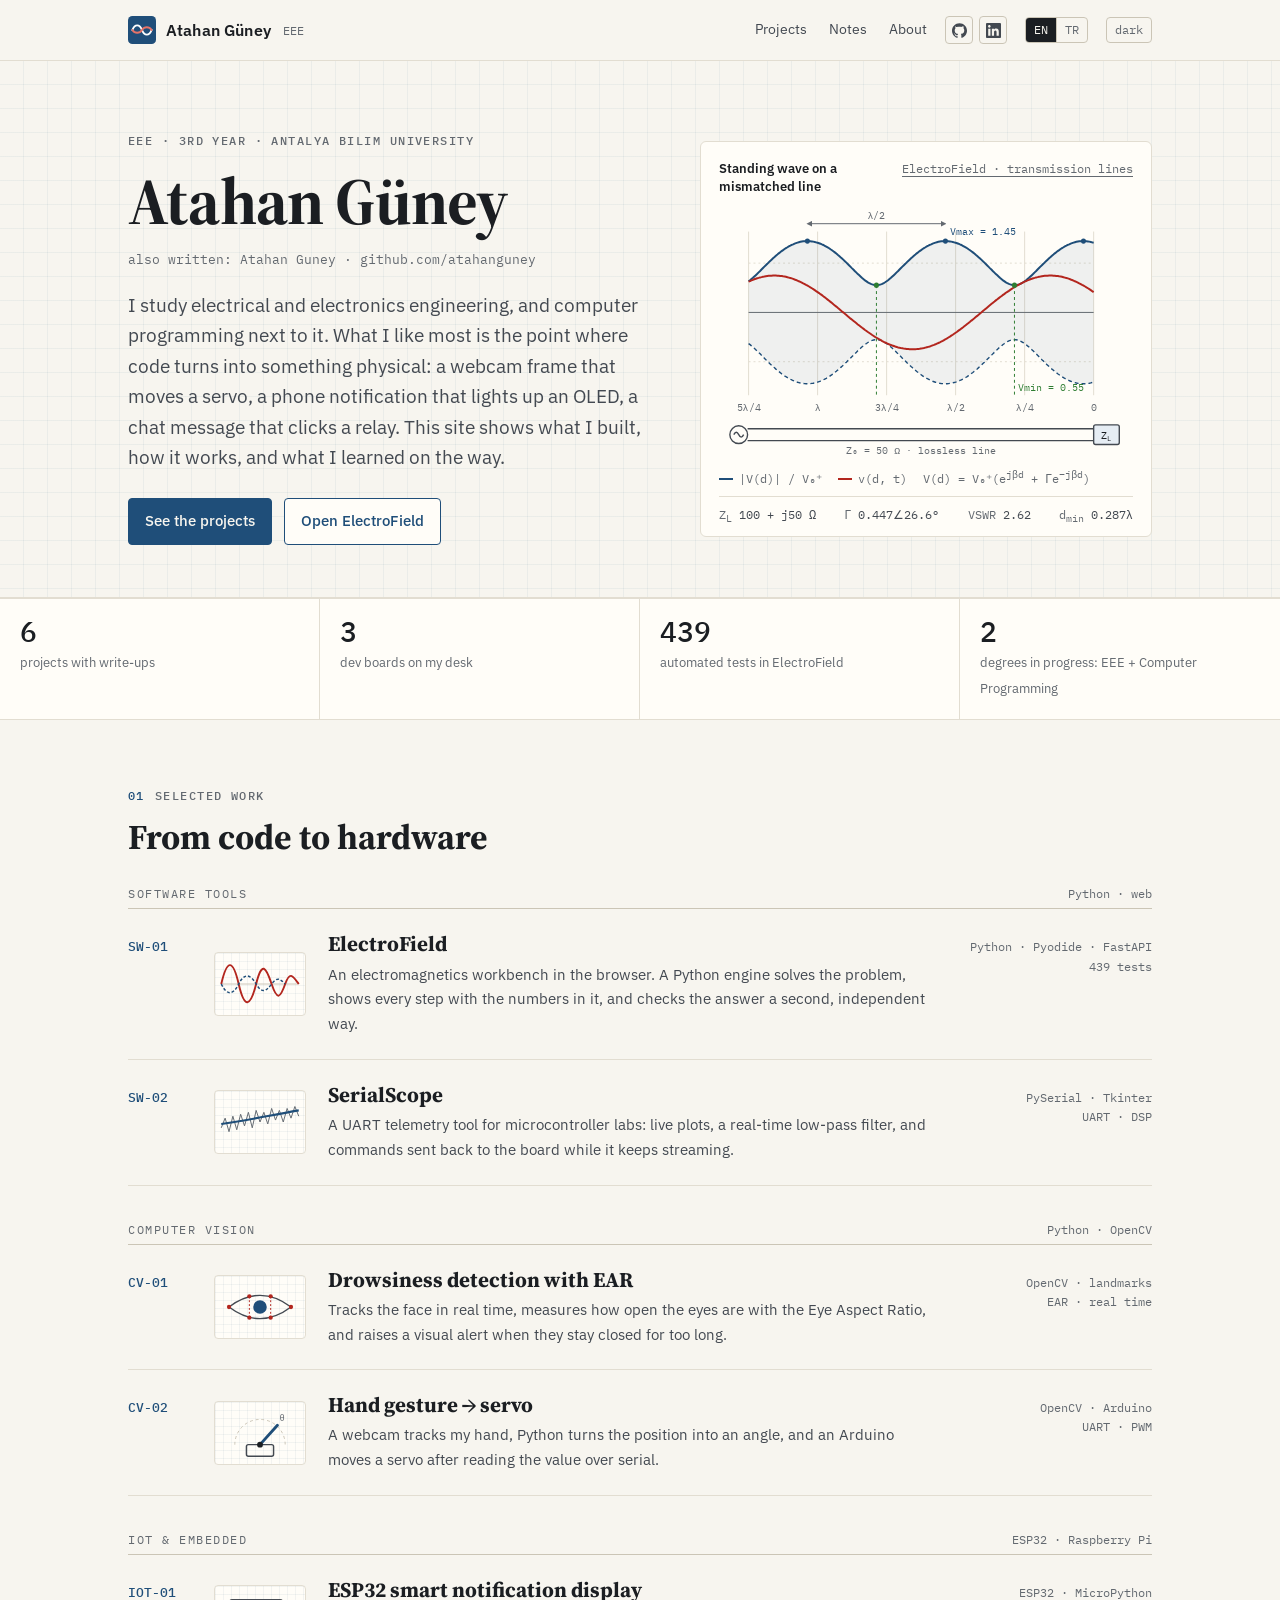
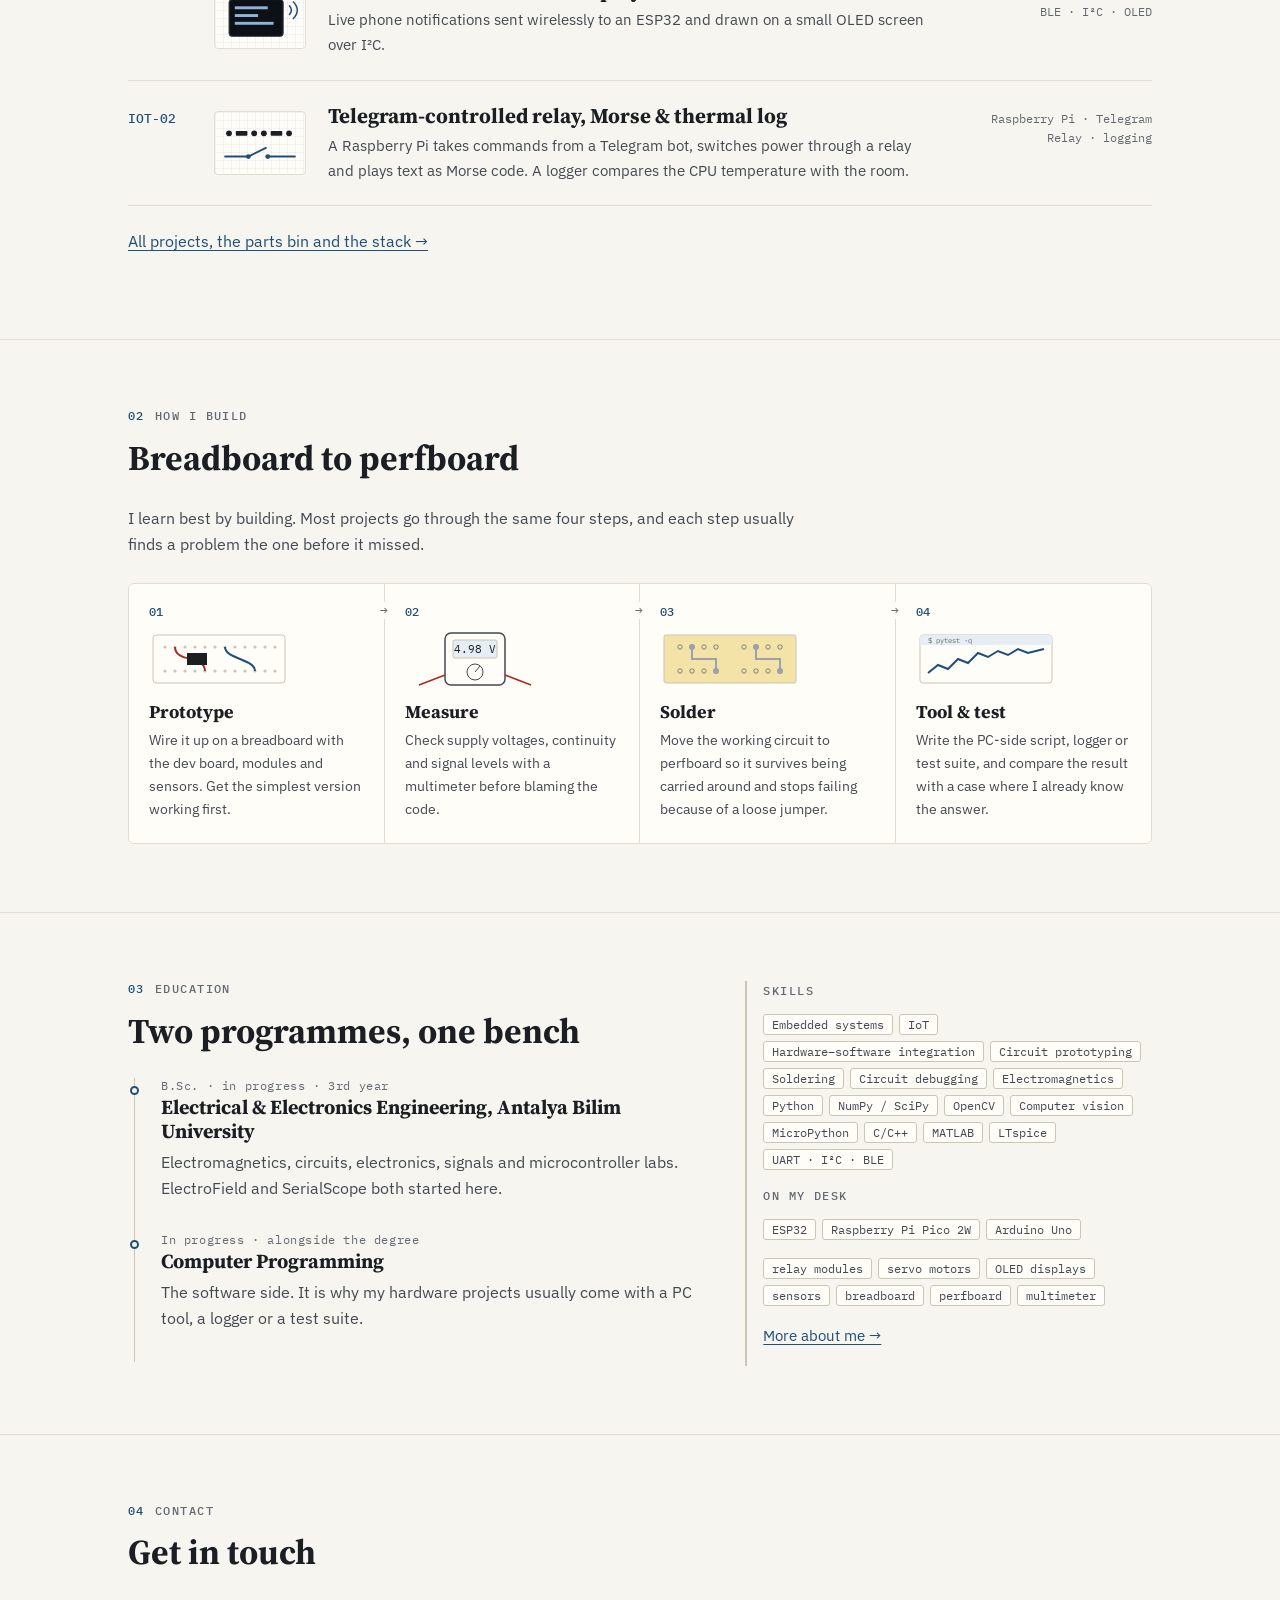
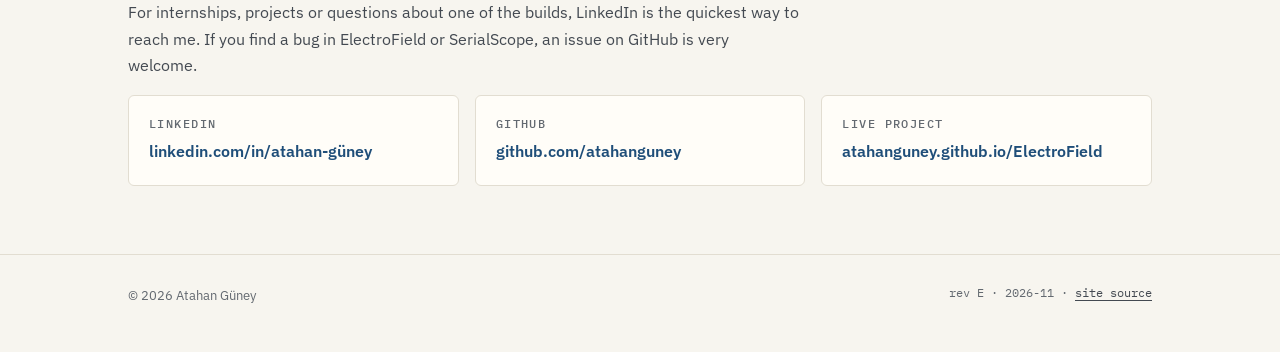
==== commit 1ab1e47b: "Add GitHub/LinkedIn icons, standing-wave hero figure, skills - Replace the Contact nav link with Git" ====
--- a/index.html
+++ b/index.html
@@ -42,7 +42,7 @@
       "image": "https://atahanguney.github.io/assets/og.png",
       "jobTitle": "Electrical and Electronics Engineering Student (3rd year)",
       "affiliation": { "@type": "CollegeOrUniversity", "name": "Antalya Bilim University", "alternateName": "Antalya Bilim Üniversitesi" },
-      "knowsAbout": ["Embedded systems", "IoT", "Computer vision", "OpenCV", "Applied electromagnetics", "Digital signal processing", "UART", "I2C", "Bluetooth Low Energy", "ESP32", "ESP32-S3", "Raspberry Pi", "Raspberry Pi Pico", "Arduino", "MicroPython", "Python", "C/C++", "MATLAB", "LTspice", "KiCad", "Perfboard soldering"],
+      "knowsAbout": ["Embedded systems", "IoT", "Computer vision", "OpenCV", "Applied electromagnetics", "Digital signal processing", "UART", "I2C", "Bluetooth Low Energy", "ESP32", "Raspberry Pi Pico", "Arduino", "MicroPython", "Python", "C/C++", "MATLAB", "LTspice", "KiCad", "Perfboard soldering"],
       "sameAs": ["https://github.com/atahanguney", "https://www.linkedin.com/in/atahan-g%C3%BCney"]
     },
     { "@type": "WebSite", "@id": "https://atahanguney.github.io/#site", "url": "https://atahanguney.github.io/", "name": "Atahan Güney", "inLanguage": ["en", "tr"], "publisher": { "@id": "https://atahanguney.github.io/#person" } },
@@ -69,8 +69,8 @@
         <a href="/projects/"><span lang="en">Projects</span><span lang="tr">Projeler</span></a>
         <a href="/notes/"><span lang="en">Notes</span><span lang="tr">Notlar</span></a>
         <a href="/about/"><span lang="en">About</span><span lang="tr">Hakkımda</span></a>
-        <a href="#contact"><span lang="en">Contact</span><span lang="tr">İletişim</span></a>
       </nav>
+      <span class="social"><a href="https://github.com/atahanguney" rel="me noopener" target="_blank" aria-label="GitHub: atahanguney" title="GitHub"><svg viewBox="0 0 24 24" aria-hidden="true"><path d="M12 .297c-6.63 0-12 5.373-12 12 0 5.303 3.438 9.8 8.205 11.385.6.113.82-.258.82-.577 0-.285-.01-1.04-.015-2.04-3.338.724-4.042-1.61-4.042-1.61C4.422 18.07 3.633 17.7 3.633 17.7c-1.087-.744.084-.729.084-.729 1.205.084 1.838 1.236 1.838 1.236 1.07 1.835 2.809 1.305 3.495.998.108-.776.417-1.305.76-1.605-2.665-.3-5.466-1.332-5.466-5.93 0-1.31.465-2.38 1.235-3.22-.135-.303-.54-1.523.105-3.176 0 0 1.005-.322 3.3 1.23.96-.267 1.98-.399 3-.405 1.02.006 2.04.138 3 .405 2.28-1.552 3.285-1.23 3.285-1.23.645 1.653.24 2.873.12 3.176.765.84 1.23 1.91 1.23 3.22 0 4.61-2.805 5.625-5.475 5.92.42.36.81 1.096.81 2.22 0 1.606-.015 2.896-.015 3.286 0 .315.21.69.825.57C20.565 22.092 24 17.592 24 12.297c0-6.627-5.373-12-12-12"/></svg></a><a href="https://www.linkedin.com/in/atahan-g%C3%BCney" rel="me noopener" target="_blank" aria-label="LinkedIn: Atahan Güney" title="LinkedIn"><svg viewBox="0 0 24 24" aria-hidden="true"><path d="M20.447 20.452h-3.554v-5.569c0-1.328-.027-3.037-1.852-3.037-1.853 0-2.136 1.445-2.136 2.939v5.667H9.351V9h3.414v1.561h.046c.477-.9 1.637-1.85 3.37-1.85 3.601 0 4.267 2.37 4.267 5.455v6.286zM5.337 7.433c-1.144 0-2.063-.926-2.063-2.065 0-1.138.92-2.063 2.063-2.063 1.14 0 2.064.925 2.064 2.063 0 1.139-.925 2.065-2.064 2.065zm1.782 13.019H3.555V9h3.564v11.452zM22.225 0H1.771C.792 0 0 .774 0 1.729v20.542C0 23.227.792 24 1.771 24h20.451C23.2 24 24 23.227 24 22.271V1.729C24 .774 23.2 0 22.222 0h.003z"/></svg></a></span>
       <span class="switch" role="group" aria-label="Language / Dil"><a href="?lang=en" data-setlang="en" hreflang="en">EN</a><a href="?lang=tr" data-setlang="tr" hreflang="tr">TR</a></span>
       <button class="theme" id="theme" type="button" aria-label="Toggle colour theme">theme</button>
       <button class="theme menu-btn" id="menu" type="button" aria-expanded="false" aria-controls="nav">menu</button>
@@ -96,40 +96,50 @@
         </div>
       </div>
       <figure class="figure" aria-labelledby="figcap">
-        <svg viewBox="0 0 420 250" role="img" aria-label="Animated diagram of a damped uniform plane wave. The electric field oscillates vertically, the magnetic field is drawn obliquely, and power flows along the z axis.">
+        <div class="fig-head">
+          <b><span lang="en">Standing wave on a mismatched line</span><span lang="tr">Uyumsuz hatta duran dalga</span></b>
+          <a href="https://atahanguney.github.io/ElectroField/">ElectroField · <span lang="en">transmission lines</span><span lang="tr">iletim hatları</span></a>
+        </div>
+        <svg id="swr" viewBox="0 0 420 262" role="img" aria-label="Voltage standing wave on a 50 ohm lossless transmission line terminated in a 100 plus j50 ohm load. The envelope swings between 0.55 and 1.45 of the incident amplitude, giving a VSWR of 2.62. Maxima repeat every half wavelength and the first minimum is 0.287 wavelengths from the load.">
           <defs>
-            <marker id="ah" viewBox="0 0 8 8" refX="7" refY="4" markerWidth="7" markerHeight="7" orient="auto"><path d="M0 0L8 4L0 8z" style="fill:var(--s)"/></marker>
-            <marker id="ax" viewBox="0 0 8 8" refX="7" refY="4" markerWidth="6" markerHeight="6" orient="auto"><path d="M0 0L8 4L0 8z" style="fill:var(--ink-3)"/></marker>
+            <marker id="dim" viewBox="0 0 8 8" refX="4" refY="4" markerWidth="6" markerHeight="6" orient="auto-start-reverse"><path d="M0 0L8 4L0 8z" style="fill:var(--ink-3)"/></marker>
           </defs>
-          <g style="stroke:var(--rule)" stroke-width="1">
-            <line x1="40" y1="20" x2="40" y2="230"/><line x1="120" y1="20" x2="120" y2="230"/><line x1="200" y1="20" x2="200" y2="230"/><line x1="280" y1="20" x2="280" y2="230"/><line x1="360" y1="20" x2="360" y2="230"/>
-            <line x1="20" y1="60" x2="400" y2="60"/><line x1="20" y1="190" x2="400" y2="190"/>
+          <g id="swr-grid" style="stroke:var(--rule)" stroke-width="1"></g>
+          <path id="swr-band" style="fill:var(--h)" opacity=".07"/>
+          <line x1="30" y1="112" x2="380" y2="112" style="stroke:var(--ink-3)" stroke-width="1"/>
+          <path id="swr-env" fill="none" style="stroke:var(--h)" stroke-width="2"/>
+          <path id="swr-env2" fill="none" style="stroke:var(--h)" stroke-width="1.4" stroke-dasharray="4 3"/>
+          <path id="swr-v" fill="none" style="stroke:var(--e)" stroke-width="2"/>
+          <g id="swr-marks" font-family="IBM Plex Mono, monospace" font-size="10"></g>
+          <g id="swr-ticks" font-family="IBM Plex Mono, monospace" font-size="10" style="fill:var(--ink-3)" text-anchor="middle"></g>
+          <g style="stroke:var(--ink-2)" stroke-width="1.4" fill="none">
+            <circle cx="20" cy="236" r="9"/><path d="M15 236q2.5-5 5 0t5 0"/>
+            <line x1="29" y1="230" x2="380" y2="230"/><line x1="29" y1="242" x2="380" y2="242"/>
           </g>
-          <line x1="20" y1="125" x2="402" y2="125" style="stroke:var(--ink-3)" stroke-width="1" marker-end="url(#ax)"/>
-          <text x="404" y="141" font-family="IBM Plex Mono, monospace" font-size="12" style="fill:var(--ink-3)" text-anchor="end">z</text>
-          <g id="estems" style="stroke:var(--e)" stroke-width="1" opacity=".4"></g>
-          <path id="ewave" fill="none" style="stroke:var(--e)" stroke-width="2.2"/>
-          <path id="hwave" fill="none" style="stroke:var(--h)" stroke-width="2.2" stroke-dasharray="5 4"/>
-          <line x1="300" y1="222" x2="388" y2="222" style="stroke:var(--s)" stroke-width="2" marker-end="url(#ah)"/>
-          <text x="300" y="214" font-family="IBM Plex Mono, monospace" font-size="12" style="fill:var(--s)">S = E × H</text>
-          <text x="26" y="40" font-family="IBM Plex Mono, monospace" font-size="12" style="fill:var(--e)">E</text>
-          <text x="26" y="160" font-family="IBM Plex Mono, monospace" font-size="12" style="fill:var(--h)">H</text>
+          <rect x="380" y="226" width="26" height="20" rx="2" style="fill:var(--accent-bg);stroke:var(--ink-2)" stroke-width="1.4"/>
+          <text x="393" y="240" text-anchor="middle" font-family="IBM Plex Mono, monospace" font-size="10" style="fill:var(--ink)">Z<tspan font-size="7" dy="2">L</tspan></text>
+          <text x="205" y="256" text-anchor="middle" font-family="IBM Plex Mono, monospace" font-size="10" style="fill:var(--ink-3)">Z₀ = 50 Ω · lossless line</text>
         </svg>
         <figcaption class="figcap" id="figcap">
-          <span class="key"><i style="background:var(--e)"></i>E, x̂</span>
-          <span class="key"><i style="background:var(--h)"></i>H, ŷ</span>
-          <span class="key"><i style="background:var(--s)"></i>Poynting</span>
-          <span>e<sup>−αz</sup> cos(ωt − βz)</span>
+          <span class="key"><i style="background:var(--h)"></i>|V(d)| / V₀⁺</span>
+          <span class="key"><i style="background:var(--e)"></i>v(d, t)</span>
+          <span>V(d) = V₀⁺(e<sup>jβd</sup> + Γe<sup>−jβd</sup>)</span>
         </figcaption>
+        <div class="fig-vals">
+          <span><i>Z<sub>L</sub></i> 100 + j50 Ω</span>
+          <span><i>Γ</i> 0.447∠26.6°</span>
+          <span><i>VSWR</i> 2.62</span>
+          <span><i>d<sub>min</sub></i> 0.287λ</span>
+        </div>
       </figure>
     </div>
   </div>
 
   <div class="band" aria-label="At a glance">
     <div><b>6</b><span lang="en">projects with write-ups</span><span lang="tr">anlatımlı proje</span></div>
-    <div><b>5</b><span lang="en">dev boards in use</span><span lang="tr">kullandığım geliştirme kartı</span></div>
+    <div><b>3</b><span lang="en">dev boards on my desk</span><span lang="tr">masamdaki geliştirme kartı</span></div>
     <div><b>439</b><span lang="en">automated tests in ElectroField</span><span lang="tr">ElectroField'daki otomatik test</span></div>
-    <div><b>2</b><span lang="en">programmes: EEE + programming</span><span lang="tr">program: EEM + programcılık</span></div>
+    <div><b>2</b><span lang="en">degrees in progress: EEE + Computer Programming</span><span lang="tr">devam eden program: EEM + Bilgisayar Programcılığı</span></div>
   </div>
 
   <section id="work" aria-labelledby="work-h">
@@ -268,9 +278,23 @@
         </div>
       </div>
       <aside class="note">
+        <p class="eyebrow"><span lang="en">Skills</span><span lang="tr">Yetenekler</span></p>
+        <div class="chips">
+          <span class="chip" lang="en">Embedded systems</span><span class="chip" lang="tr">Gömülü sistemler</span>
+          <span class="chip">IoT</span>
+          <span class="chip" lang="en">Hardware–software integration</span><span class="chip" lang="tr">Donanım–yazılım entegrasyonu</span>
+          <span class="chip" lang="en">Circuit prototyping</span><span class="chip" lang="tr">Devre prototipleme</span>
+          <span class="chip" lang="en">Soldering</span><span class="chip" lang="tr">Lehimleme</span>
+          <span class="chip" lang="en">Circuit debugging</span><span class="chip" lang="tr">Devre arıza tespiti</span>
+          <span class="chip" lang="en">Electromagnetics</span><span class="chip" lang="tr">Elektromanyetik</span>
+          <span class="chip">Python</span><span class="chip">NumPy / SciPy</span><span class="chip">OpenCV</span>
+          <span class="chip" lang="en">Computer vision</span><span class="chip" lang="tr">Görüntü işleme</span>
+          <span class="chip">MicroPython</span><span class="chip">C/C++</span><span class="chip">MATLAB</span><span class="chip">LTspice</span>
+          <span class="chip">UART · I²C · BLE</span>
+        </div>
         <p class="eyebrow"><span lang="en">On my desk</span><span lang="tr">Masamda</span></p>
         <div class="chips">
-          <span class="chip">ESP32</span><span class="chip">ESP32-S3</span><span class="chip">Raspberry Pi</span><span class="chip">Raspberry Pi Pico 2W</span><span class="chip">Arduino Uno</span>
+          <span class="chip">ESP32</span><span class="chip">Raspberry Pi Pico 2W</span><span class="chip">Arduino Uno</span>
         </div>
         <div class="chips">
           <span class="chip" lang="en">relay modules</span><span class="chip" lang="tr">röle modülleri</span>
--- a/assets/site.css
+++ b/assets/site.css
@@ -69,6 +69,26 @@
 .switch a.on { background: var(--ink); color: var(--paper); }
 .theme { background: none; border: 1px solid var(--rule-2); color: var(--ink-3); border-radius: 4px; font: 12px var(--mono); padding: 4px 8px; cursor: pointer; line-height: 1.4; }
 .menu-btn { display: none; }
+.social { display: inline-flex; gap: 6px; }
+.social a { display: grid; place-items: center; width: 28px; height: 28px; border: 1px solid var(--rule-2); border-radius: 4px; color: var(--ink-2); transition: color .15s, border-color .15s; }
+.social a:hover, .social a:focus-visible { color: var(--accent); border-color: var(--accent); }
+.social svg { width: 15px; height: 15px; fill: currentColor; display: block; }
+.fig-head { display: flex; justify-content: space-between; align-items: baseline; gap: 12px; font: 12px/1.4 var(--mono); color: var(--ink-3); margin-bottom: 6px; }
+.fig-head b { font: 600 13px/1.4 var(--sans, inherit); color: var(--ink); }
+.fig-head a { color: var(--ink-3); }
+.fig-head a { white-space: nowrap; }
+.fig-vals { font: 12px/1.6 var(--mono); color: var(--ink-2); display: flex; flex-wrap: wrap; justify-content: space-between; gap: 2px 14px; border-top: 1px solid var(--rule); padding-top: 8px; margin-top: 8px; }
+.fig-vals span { white-space: nowrap; }
+.fig-vals span i { font-style: normal; color: var(--ink-3); }
+@media (max-width: 480px) {
+  .top .wrap { gap: 8px; padding: 0 12px; }
+  .switch, .theme { font-size: 11px; }
+  header .right { gap: 6px; }
+  .social { gap: 4px; }
+  .social a { width: 26px; height: 26px; }
+  .switch a, .theme { padding: 4px 6px; }
+  .mark { gap: 6px; font-size: 15px; }
+}
 @media (max-width: 820px) {
   .nav { display: none; position: absolute; left: 0; right: 0; top: 60px; background: var(--paper); border-bottom: 1px solid var(--rule); flex-direction: column; gap: 0; padding: 8px 16px 14px; }
   .nav.open { display: flex; }
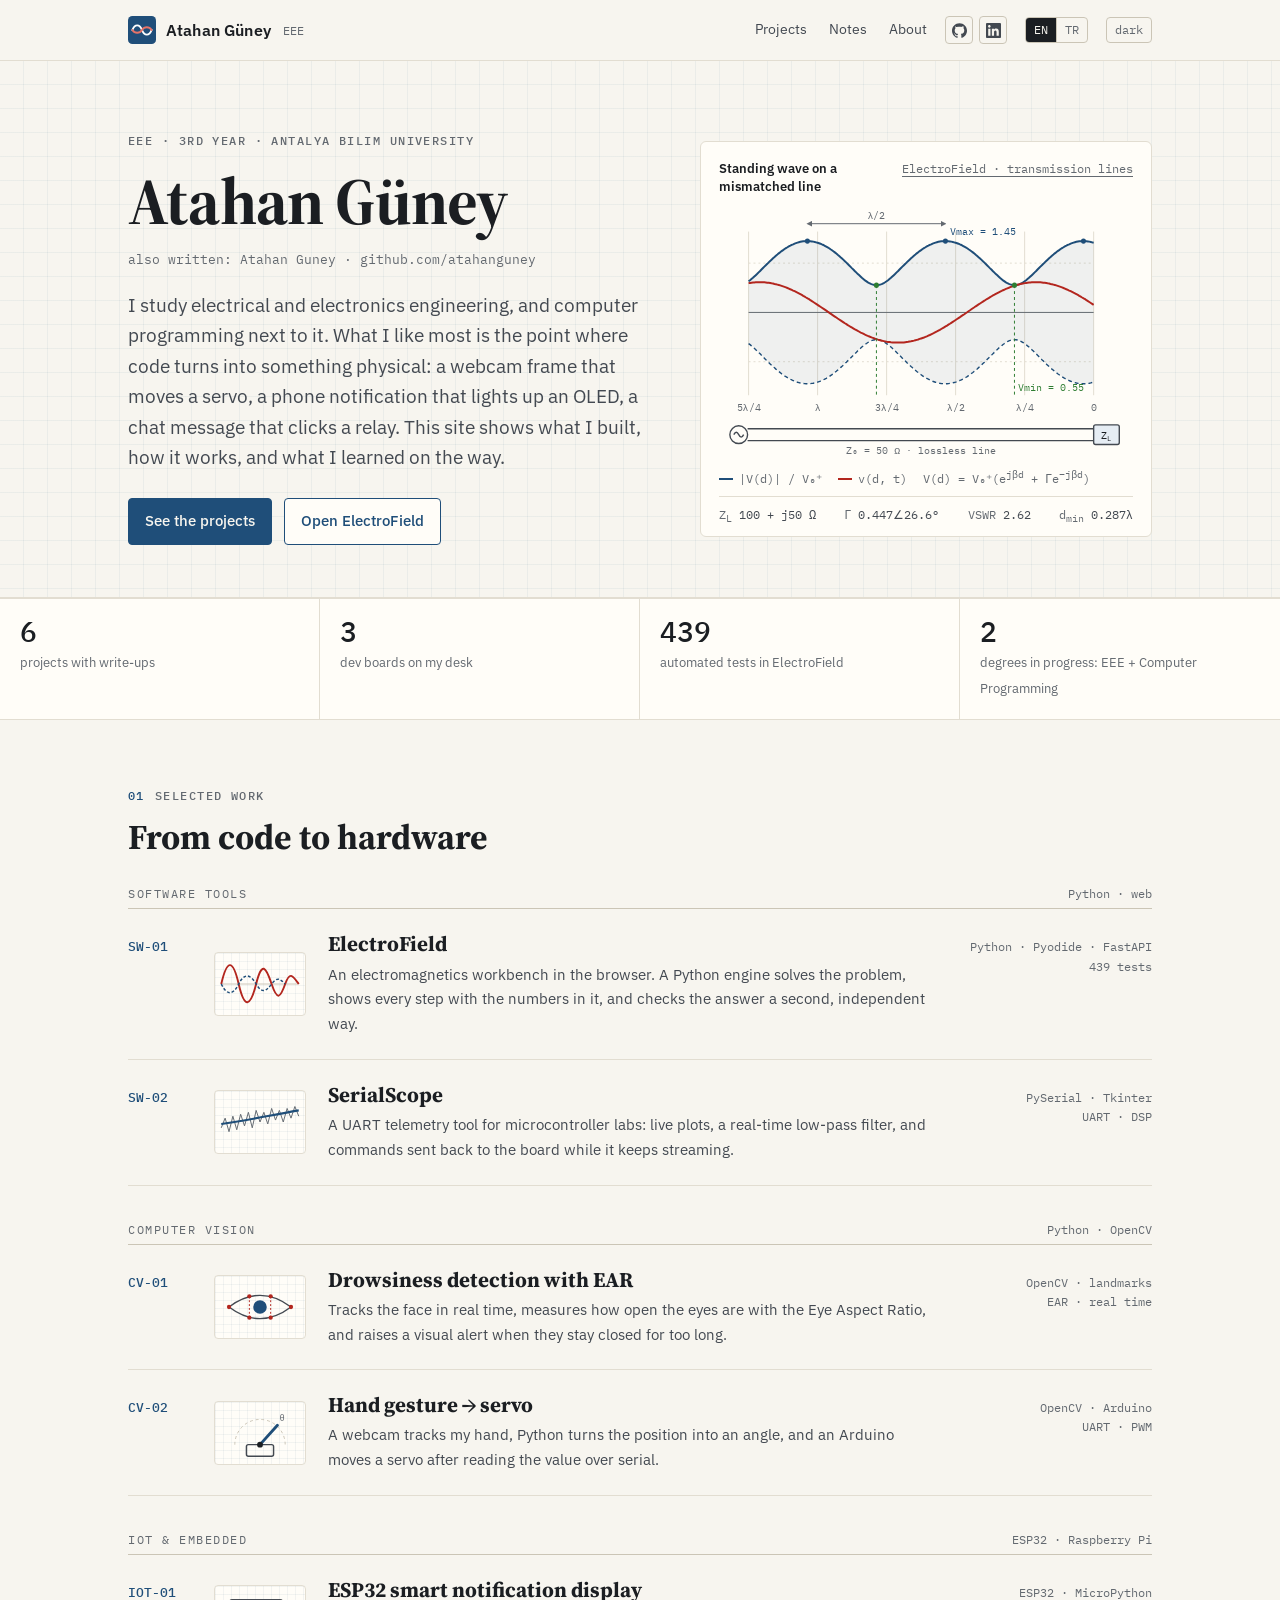
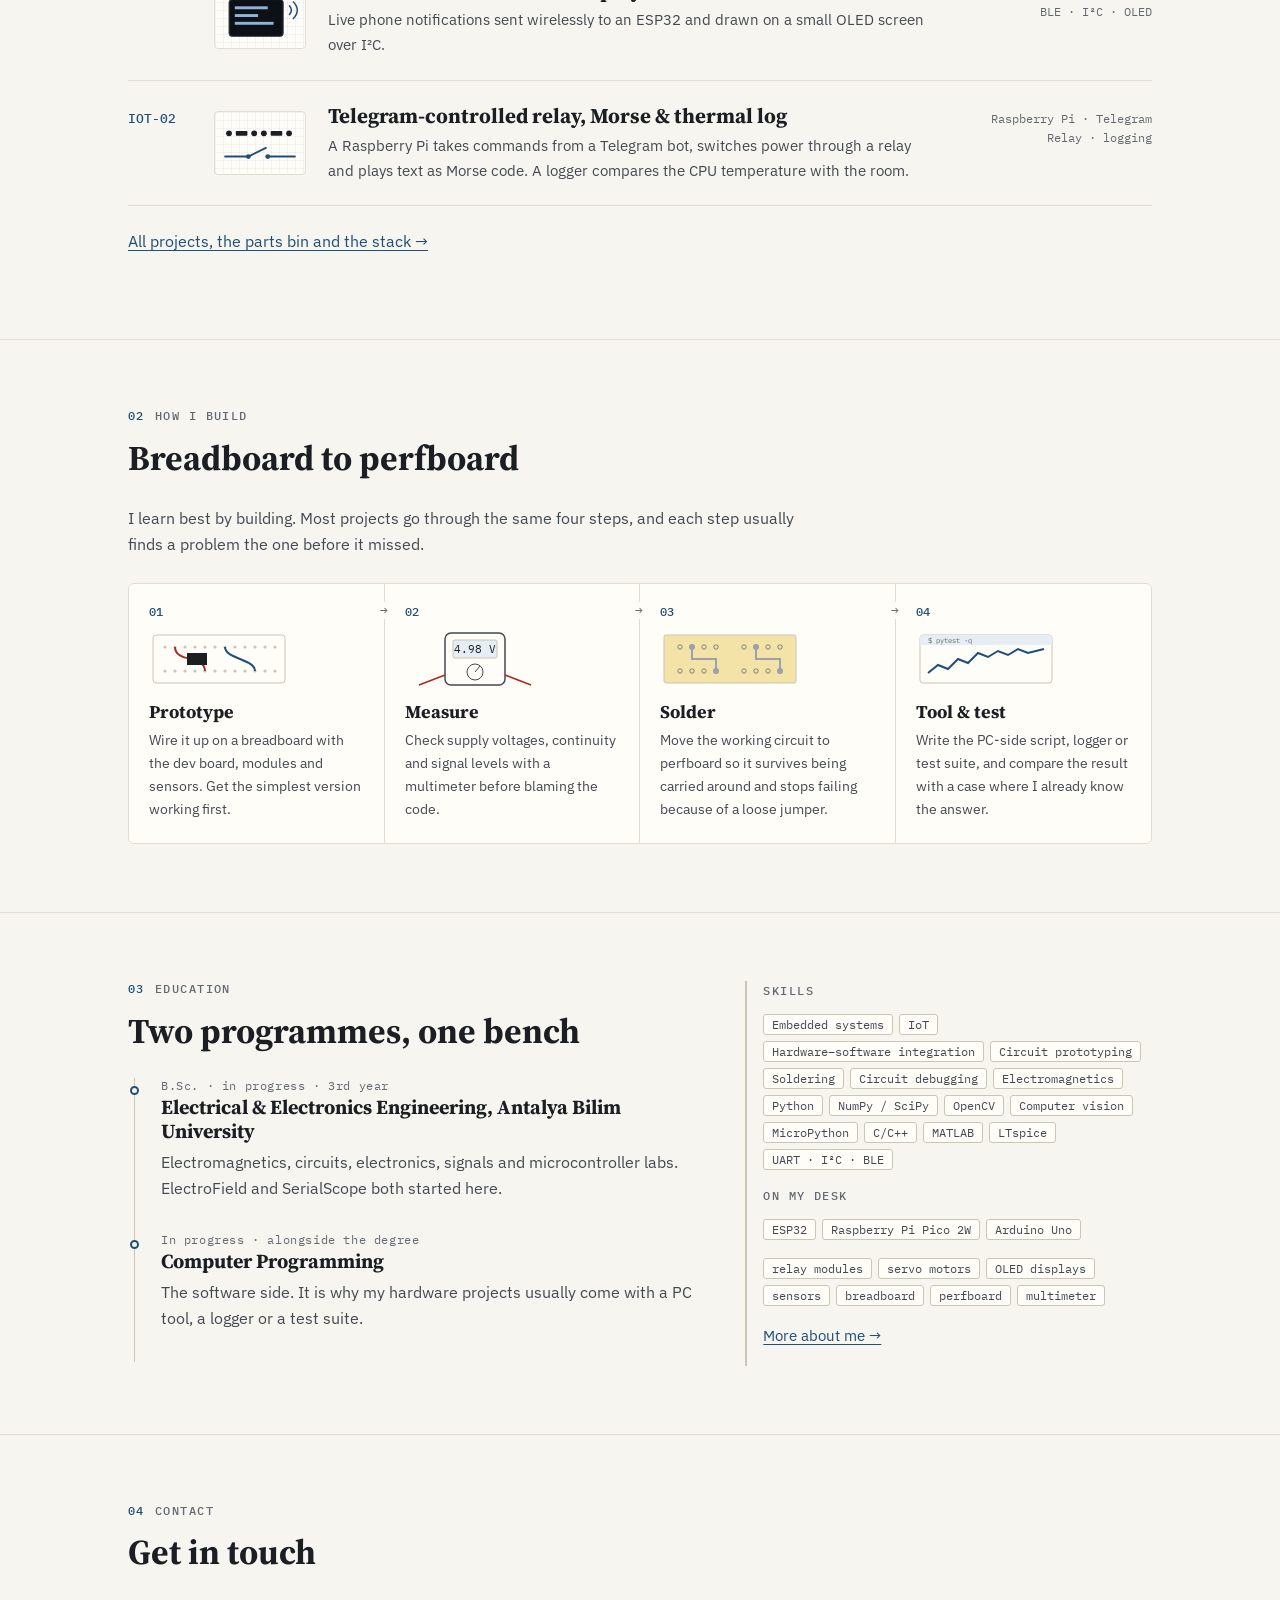
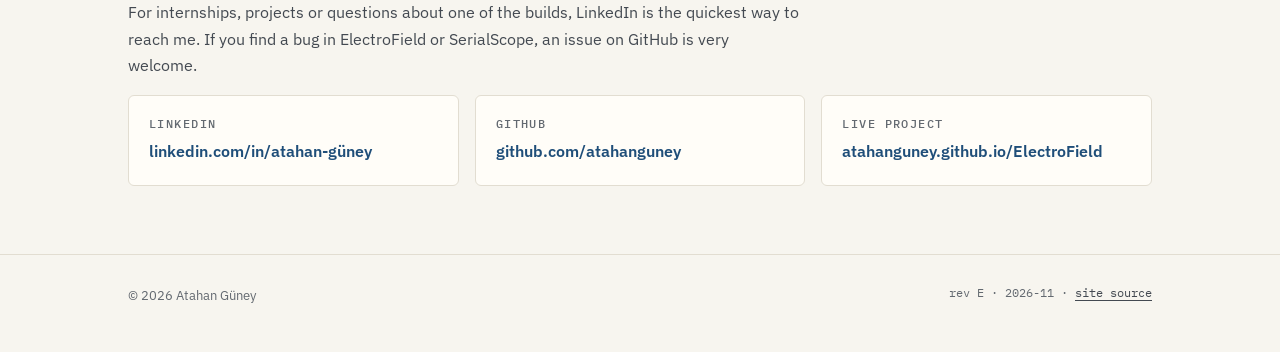
==== commit f89b380a: "Version the CSS/JS links so browsers fetch the updated files Co-Authored-By: Claude Opus 5.5 <norepl" ====
--- a/index.html
+++ b/index.html
@@ -53,7 +53,7 @@
 <link rel="preconnect" href="https://fonts.googleapis.com">
 <link rel="preconnect" href="https://fonts.gstatic.com" crossorigin>
 <link rel="stylesheet" href="https://fonts.googleapis.com/css2?family=IBM+Plex+Mono:wght@400;500&family=IBM+Plex+Sans:wght@400;500;600&family=Source+Serif+4:opsz,wght@8..60,600;8..60,700&display=swap">
-<link rel="stylesheet" href="/assets/site.css">
+<link rel="stylesheet" href="/assets/site.css?v=20261120">
 </head>
 <body>
 <a class="skip" href="#main"><span lang="en">Skip to content</span><span lang="tr">İçeriğe geç</span></a>
@@ -330,6 +330,6 @@
     <span class="rev">rev E · 2026-11 · <a href="https://github.com/atahanguney/atahanguney.github.io"><span lang="en">site source</span><span lang="tr">site kaynak kodu</span></a></span>
   </div>
 </footer>
-<script src="/assets/site.js" defer></script>
+<script src="/assets/site.js?v=20261120" defer></script>
 </body>
 </html>
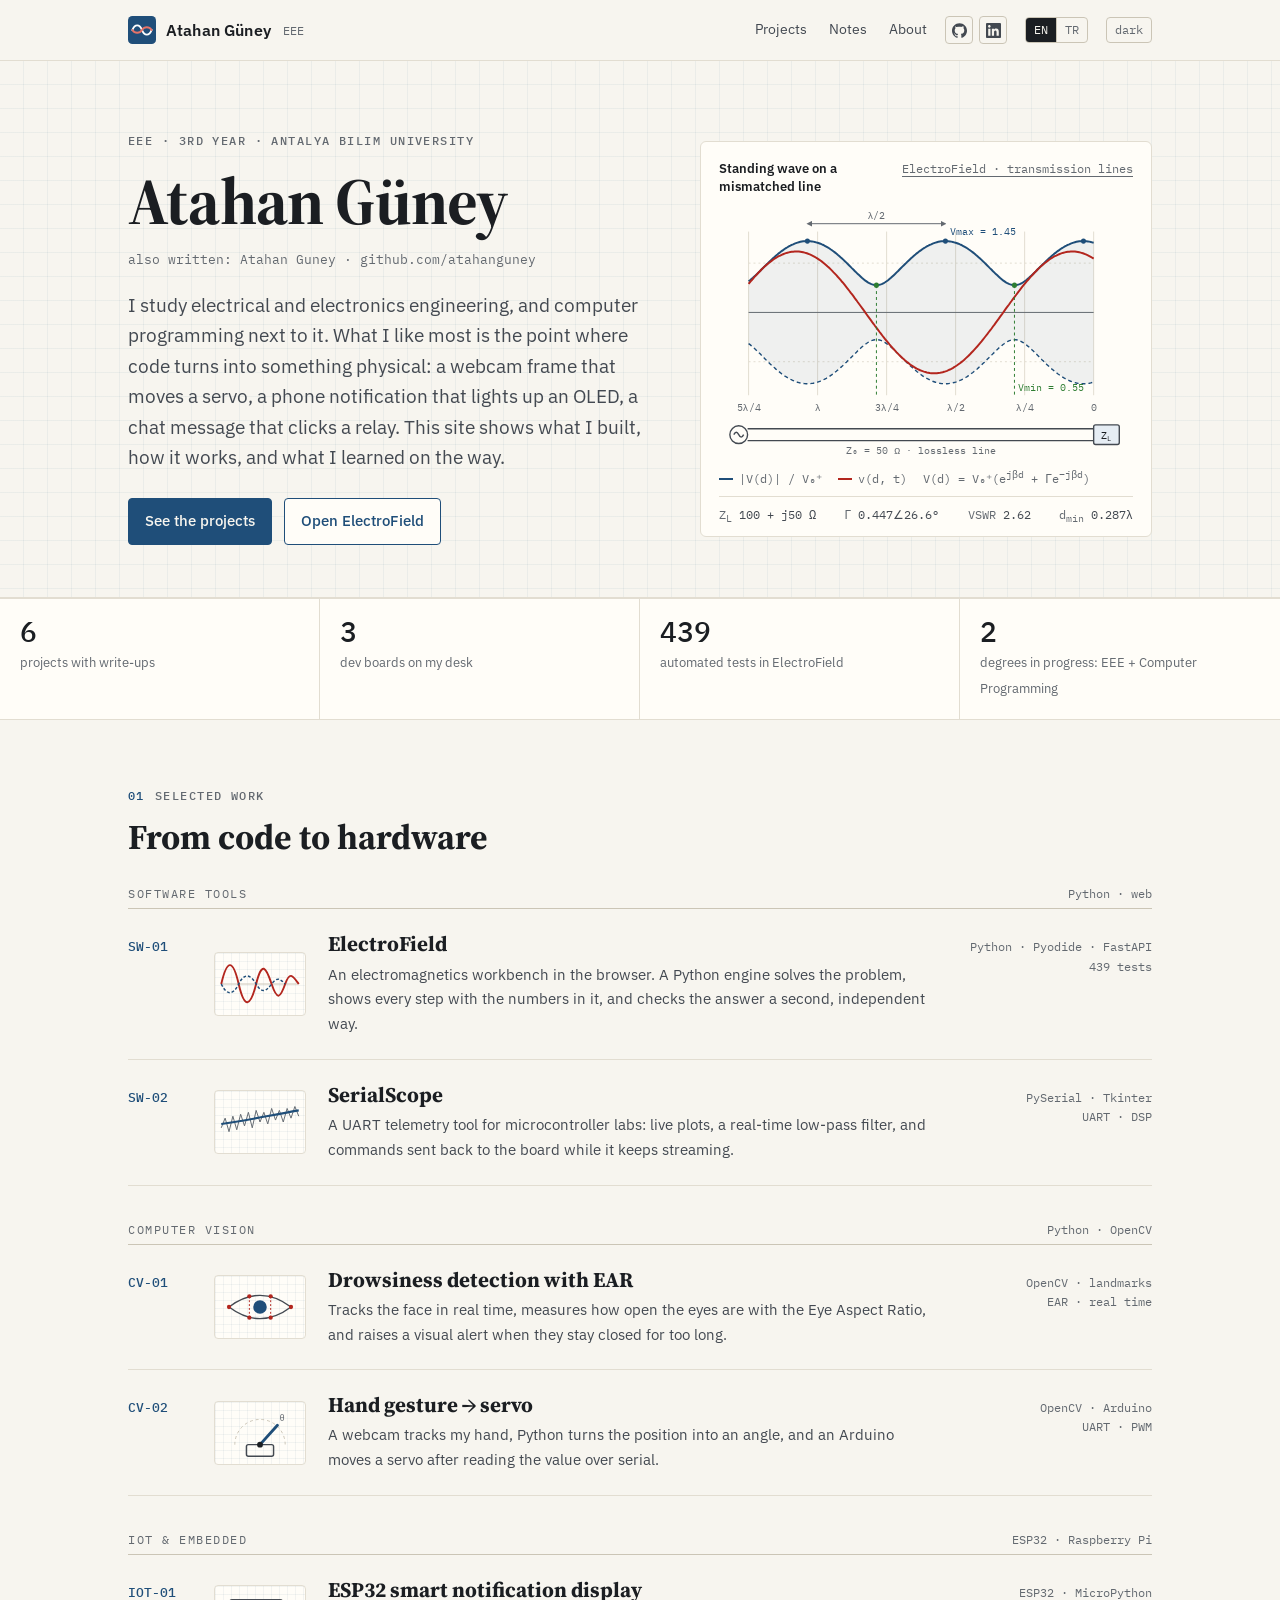
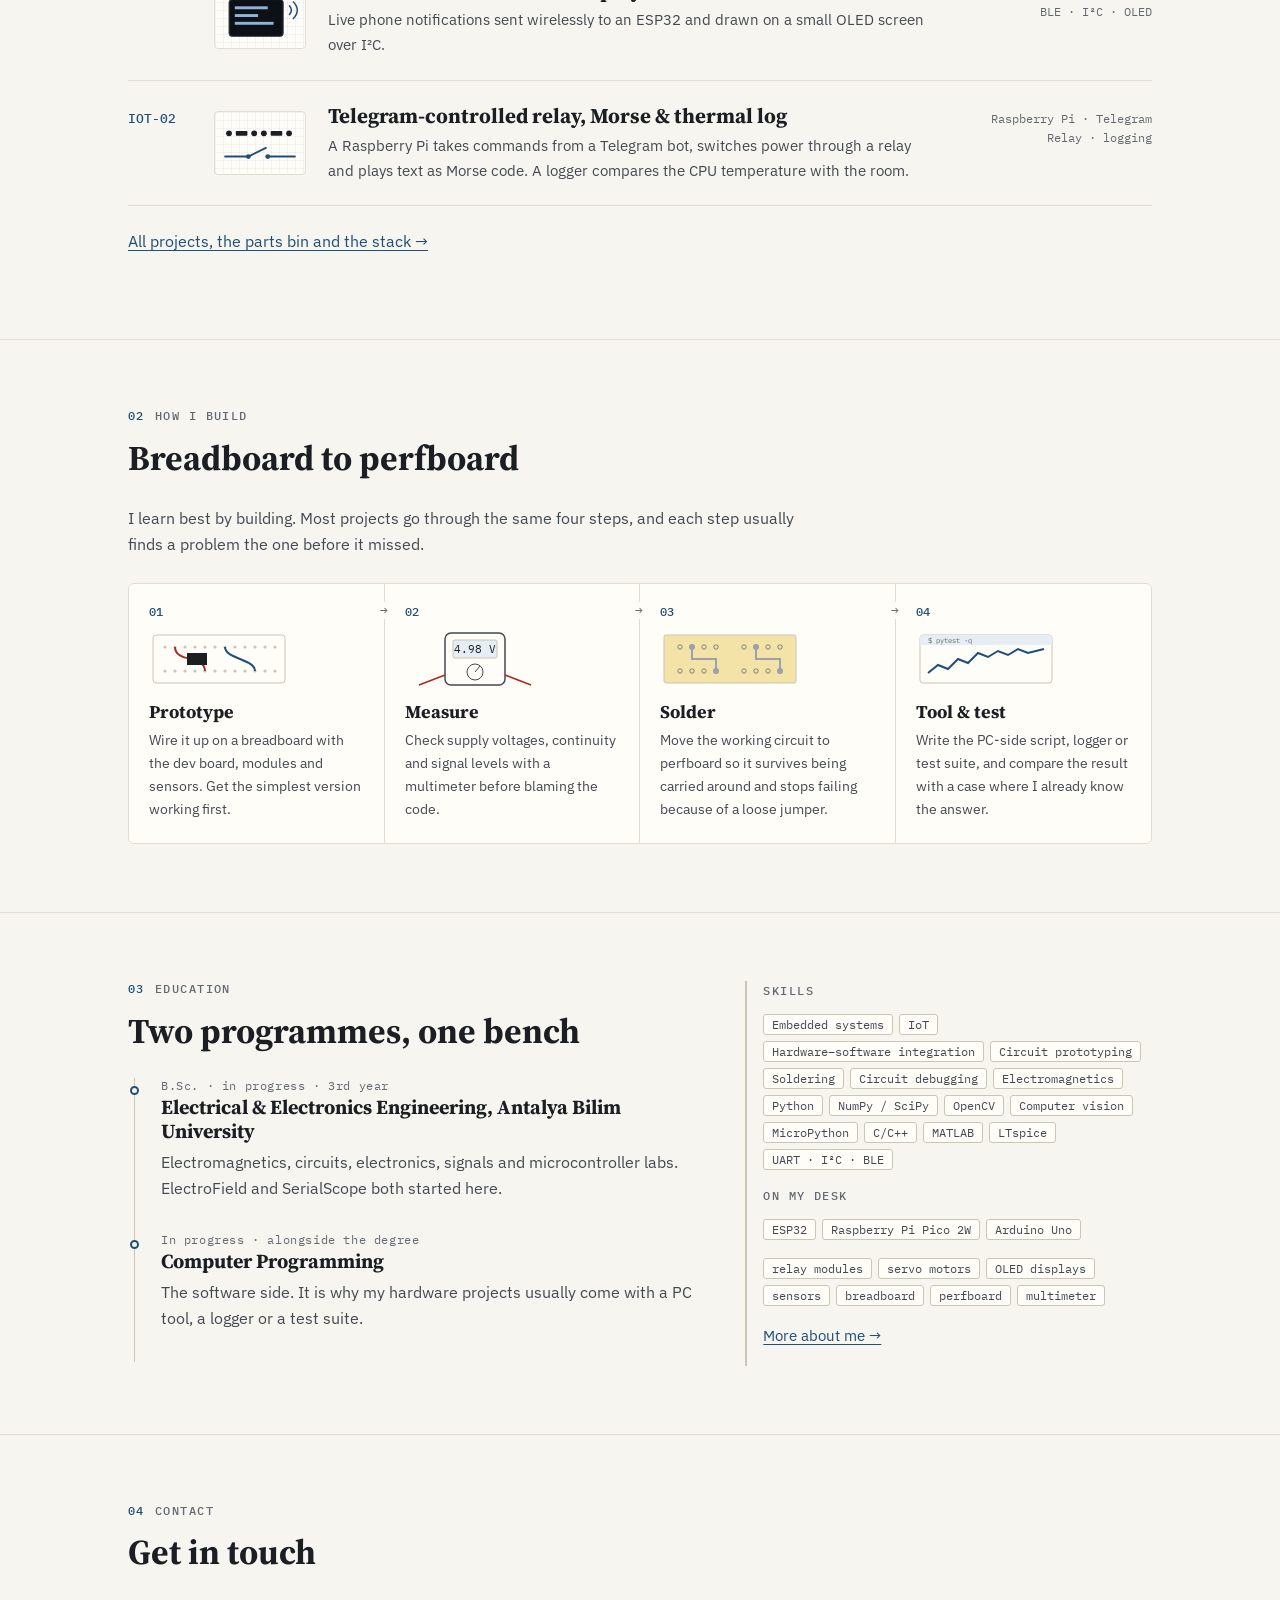
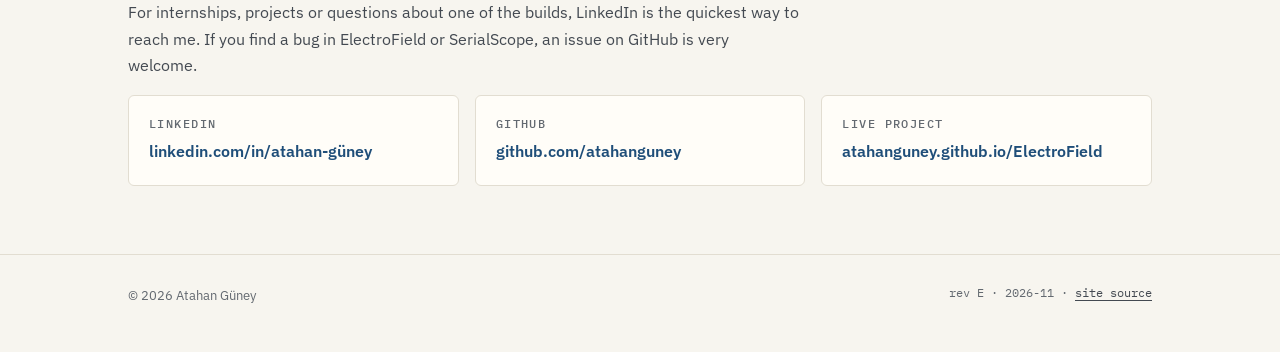
==== commit 9d0edd0d: "Add Google Search Console verification meta tag Co-Authored-By: Claude Opus 5.5 <noreply@anthropic.c" ====
--- a/index.html
+++ b/index.html
@@ -11,6 +11,7 @@
 <title>Atahan Güney · Electrical &amp; Electronics Engineering</title>
 <meta name="description" content="Atahan Güney, 3rd-year electrical and electronics engineering student at Antalya Bilim University, also studying computer programming. Embedded systems, IoT, computer vision and electromagnetics software.">
 <meta name="author" content="Atahan Güney">
+<meta name="google-site-verification" content="_bW9z5VnIoyLnnAm9enNF8wKD8AStrb-a4ioe6-sbLM">
 <meta name="theme-color" content="#1f4e79">
 <link rel="canonical" href="https://atahanguney.github.io/">
 <link rel="alternate" hreflang="en" href="https://atahanguney.github.io/">
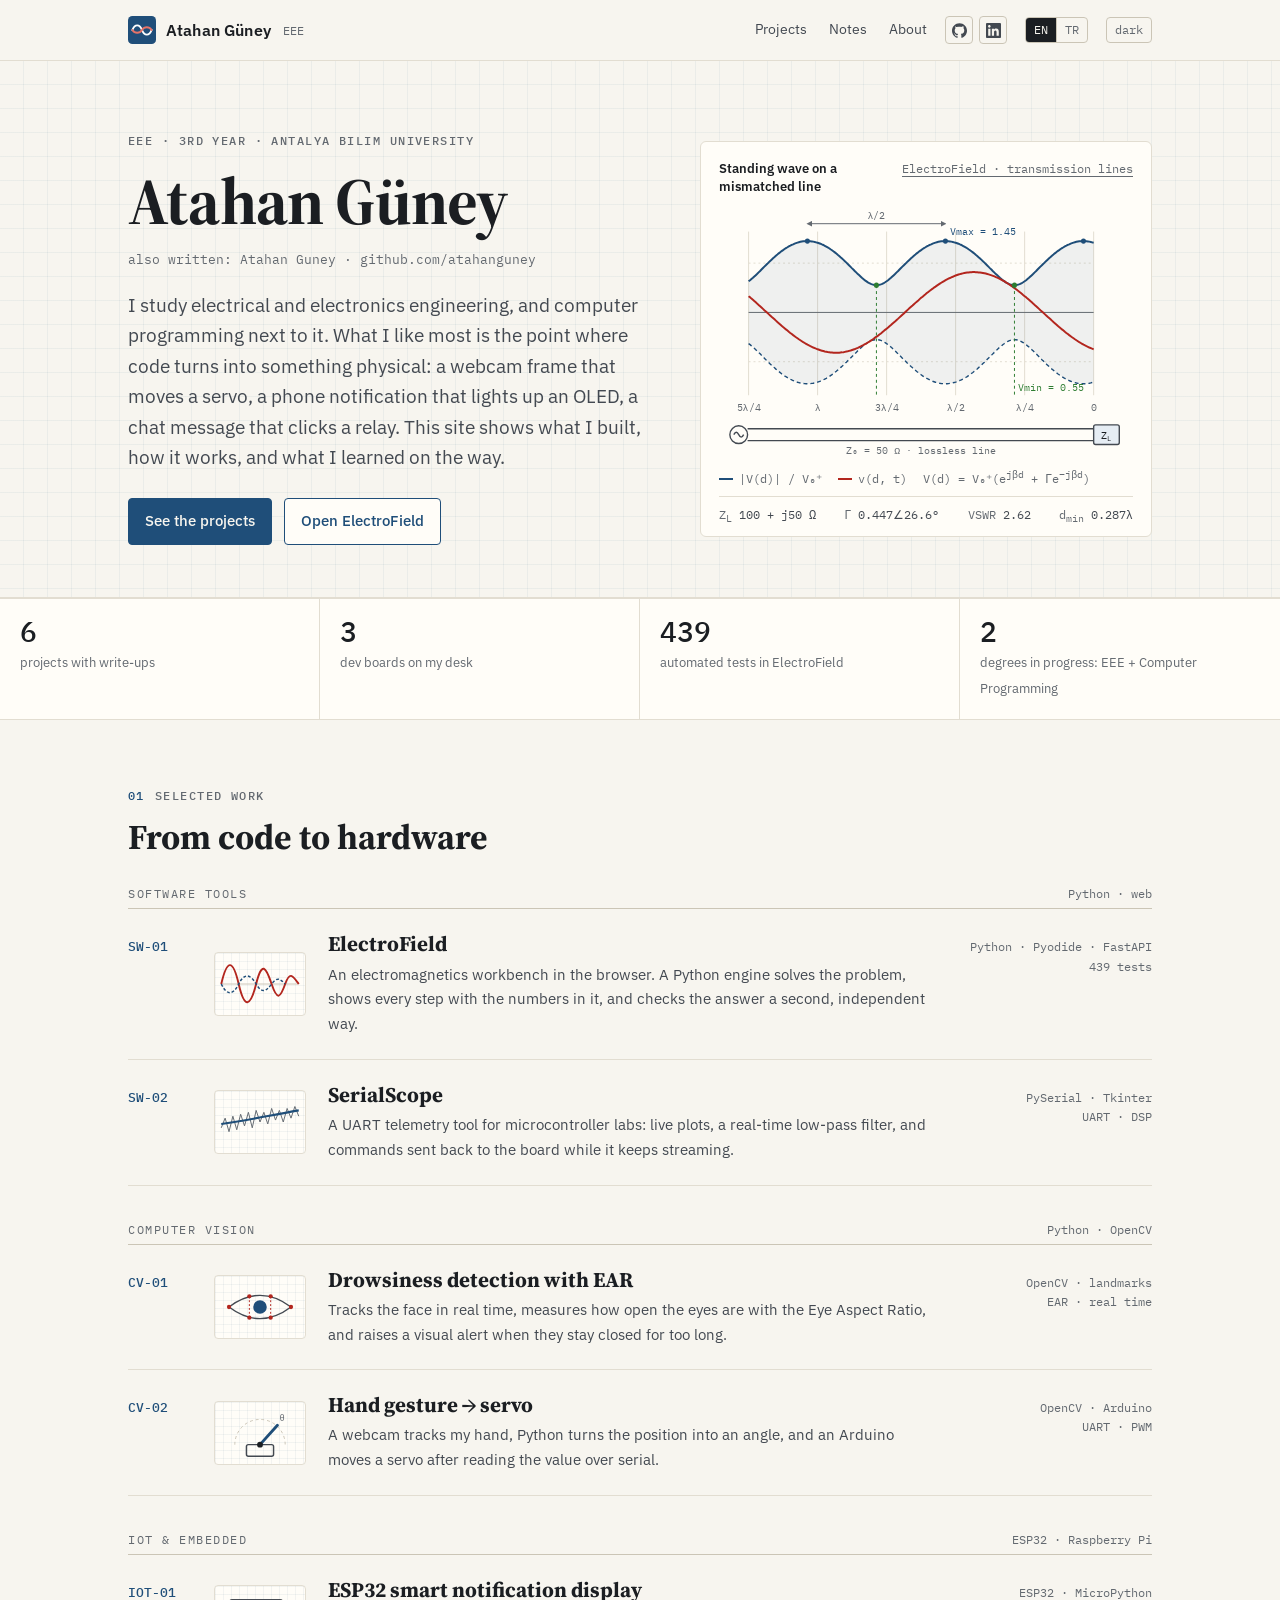
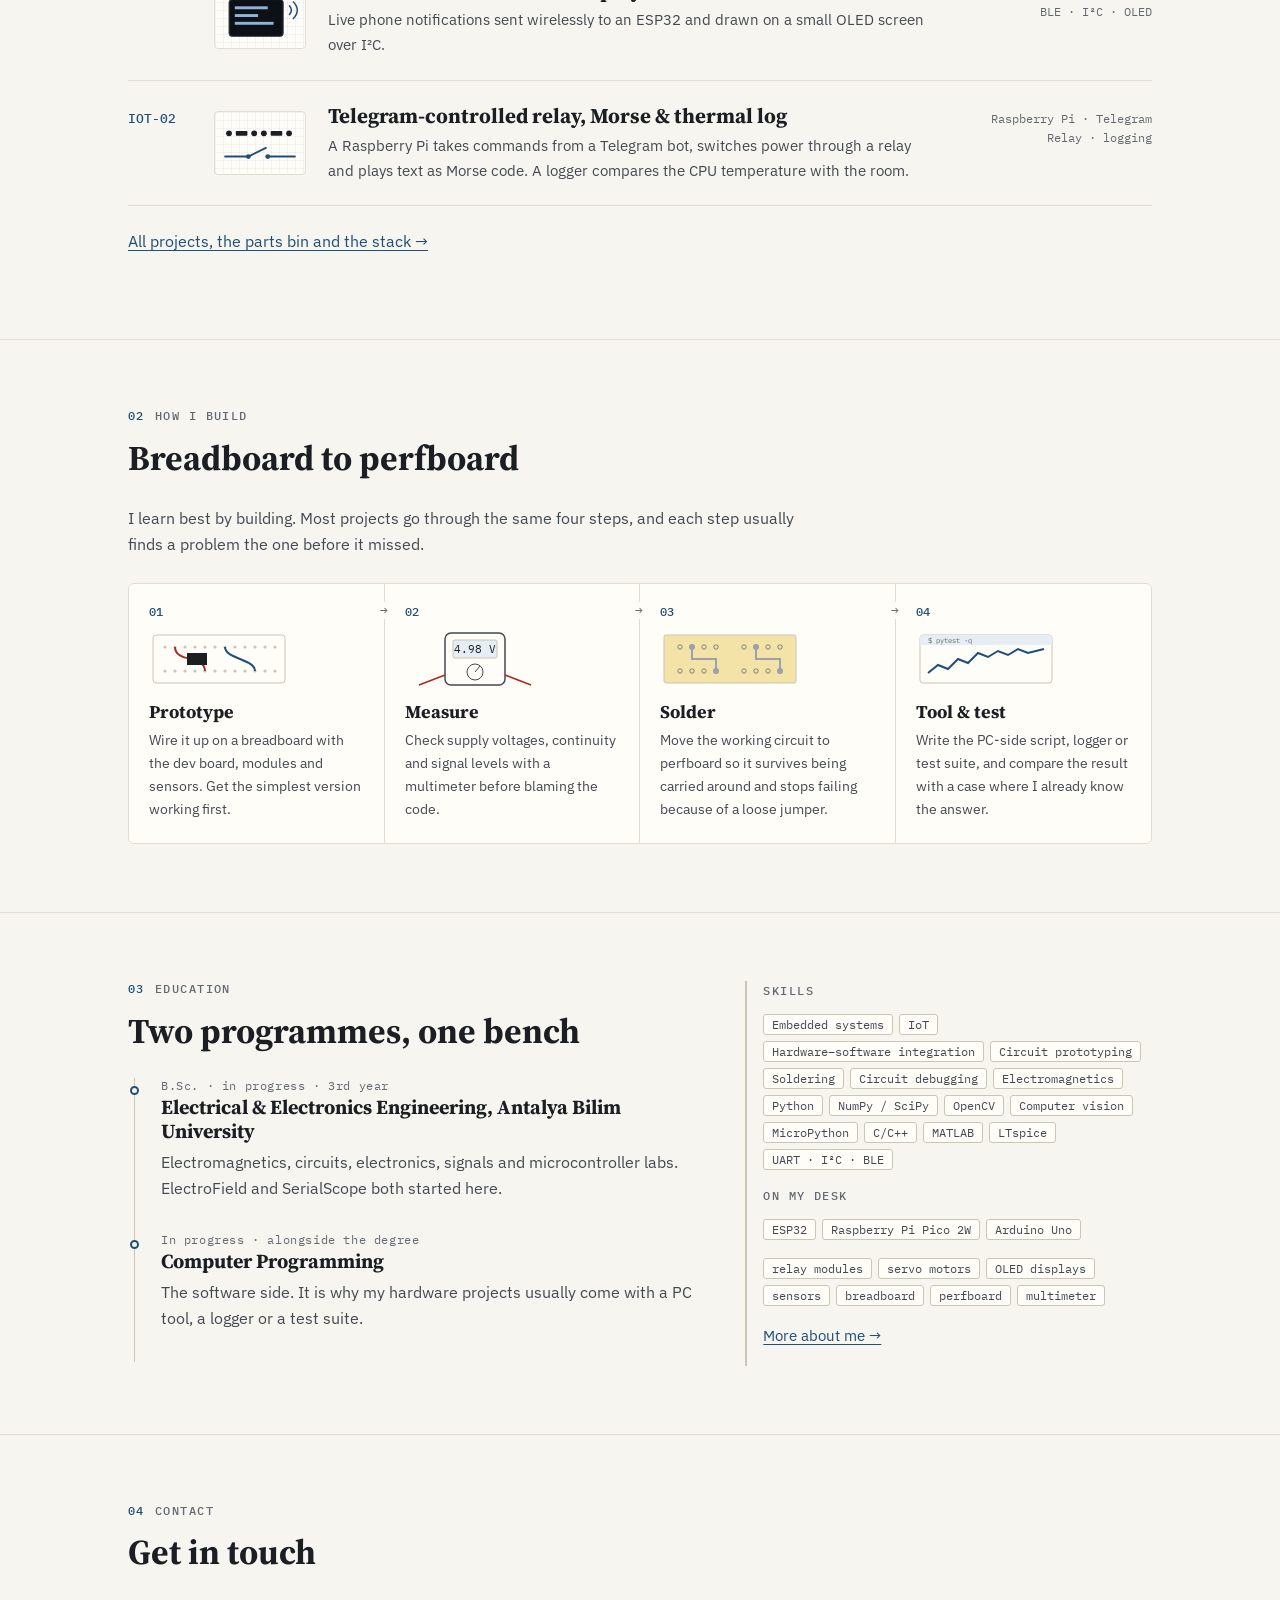
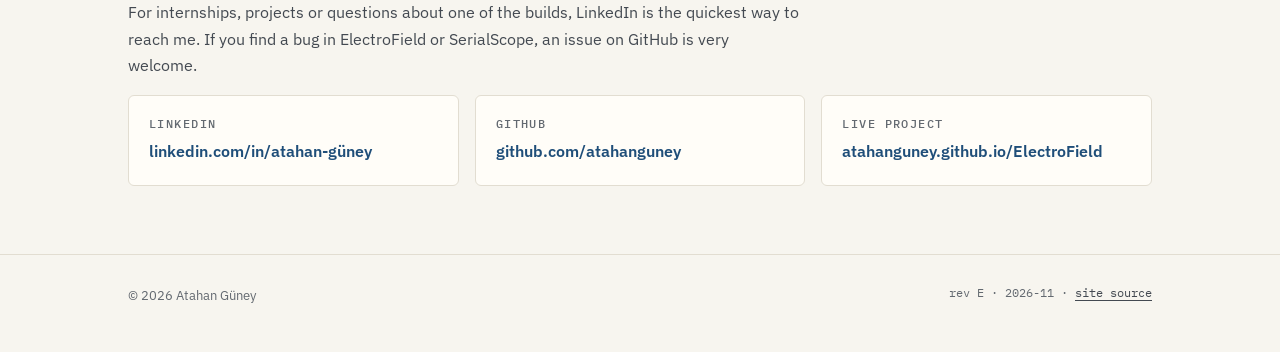
==== commit 5a0a158e: "Use a full ISO 8601 datetime for ProfilePage dateModified Co-Authored-By: Claude Opus 5.5 <noreply@a" ====
--- a/index.html
+++ b/index.html
@@ -47,7 +47,7 @@
       "sameAs": ["https://github.com/atahanguney", "https://www.linkedin.com/in/atahan-g%C3%BCney"]
     },
     { "@type": "WebSite", "@id": "https://atahanguney.github.io/#site", "url": "https://atahanguney.github.io/", "name": "Atahan Güney", "inLanguage": ["en", "tr"], "publisher": { "@id": "https://atahanguney.github.io/#person" } },
-    { "@type": "ProfilePage", "url": "https://atahanguney.github.io/", "name": "Atahan Güney", "dateModified": "2026-11-17", "mainEntity": { "@id": "https://atahanguney.github.io/#person" }, "isPartOf": { "@id": "https://atahanguney.github.io/#site" } }
+    { "@type": "ProfilePage", "url": "https://atahanguney.github.io/", "name": "Atahan Güney", "dateModified": "2026-11-21T00:00:00+03:00", "mainEntity": { "@id": "https://atahanguney.github.io/#person" }, "isPartOf": { "@id": "https://atahanguney.github.io/#site" } }
   ]
 }
 </script>
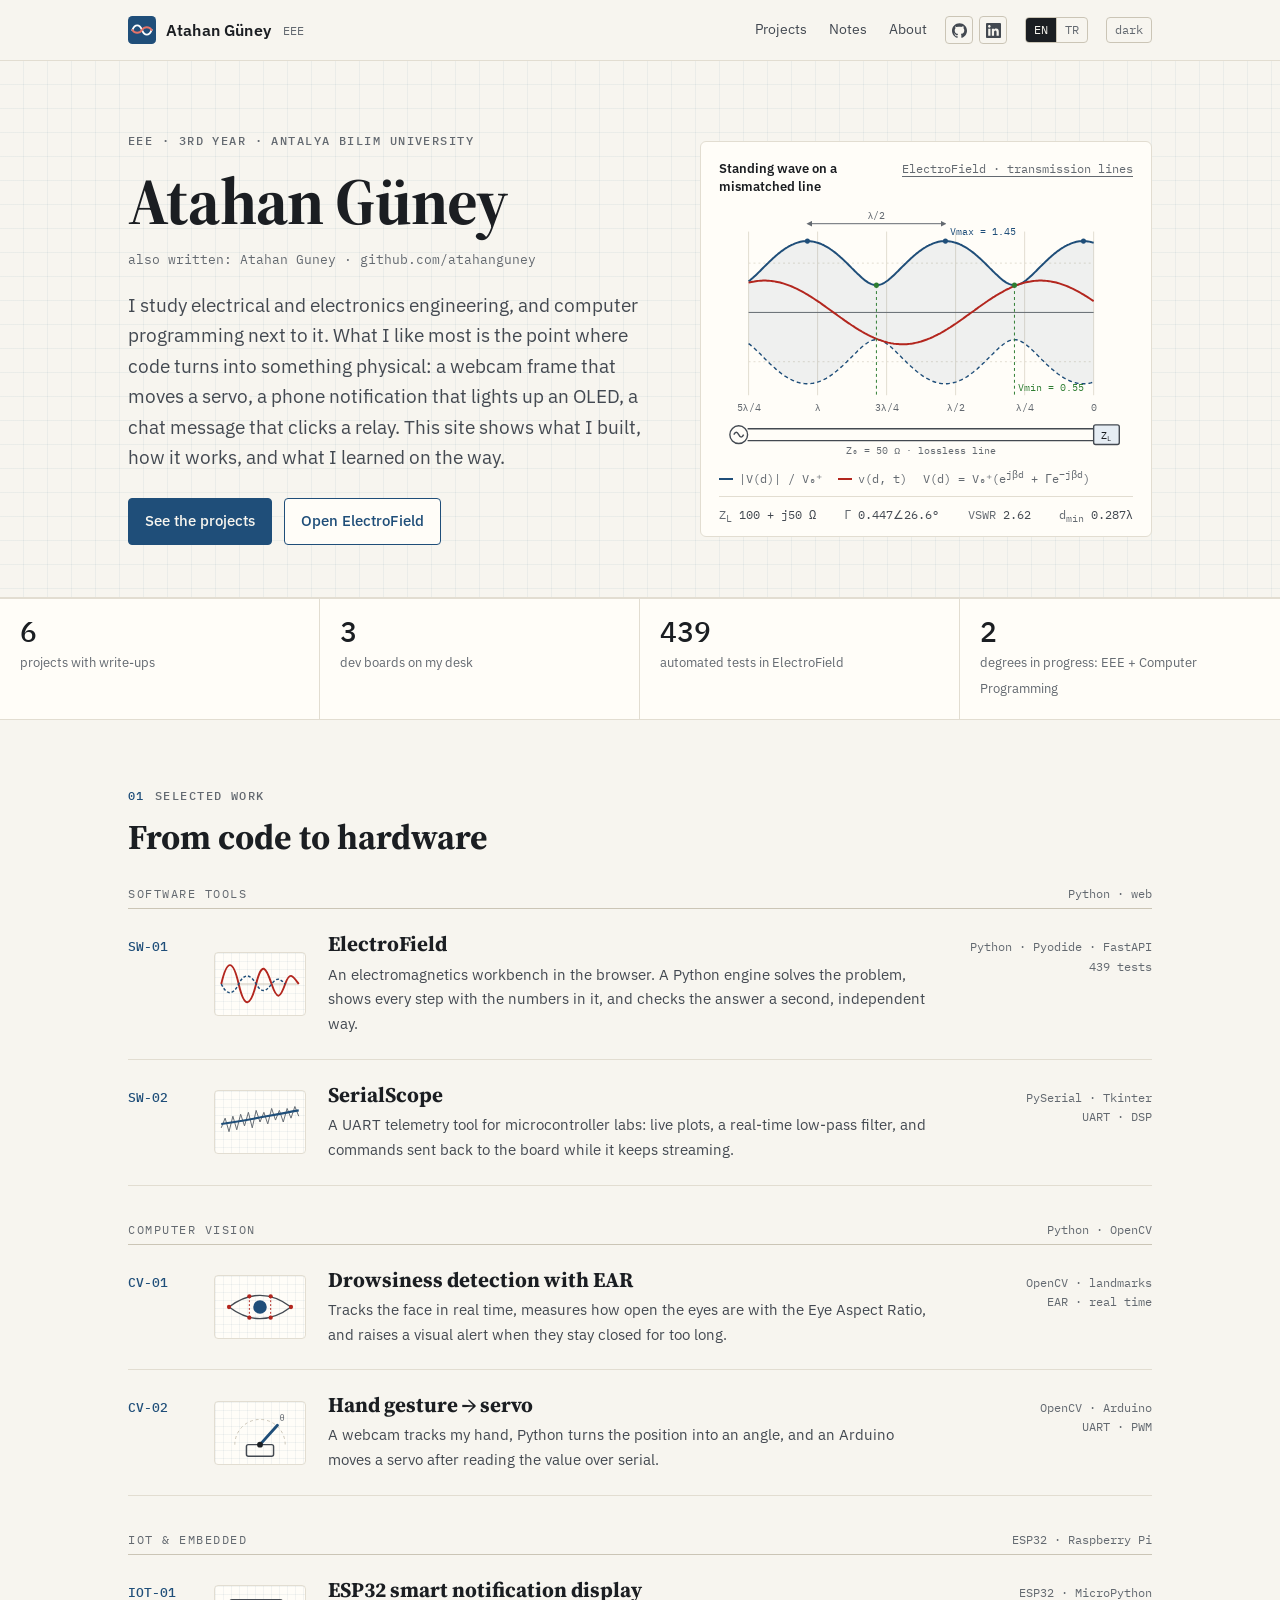
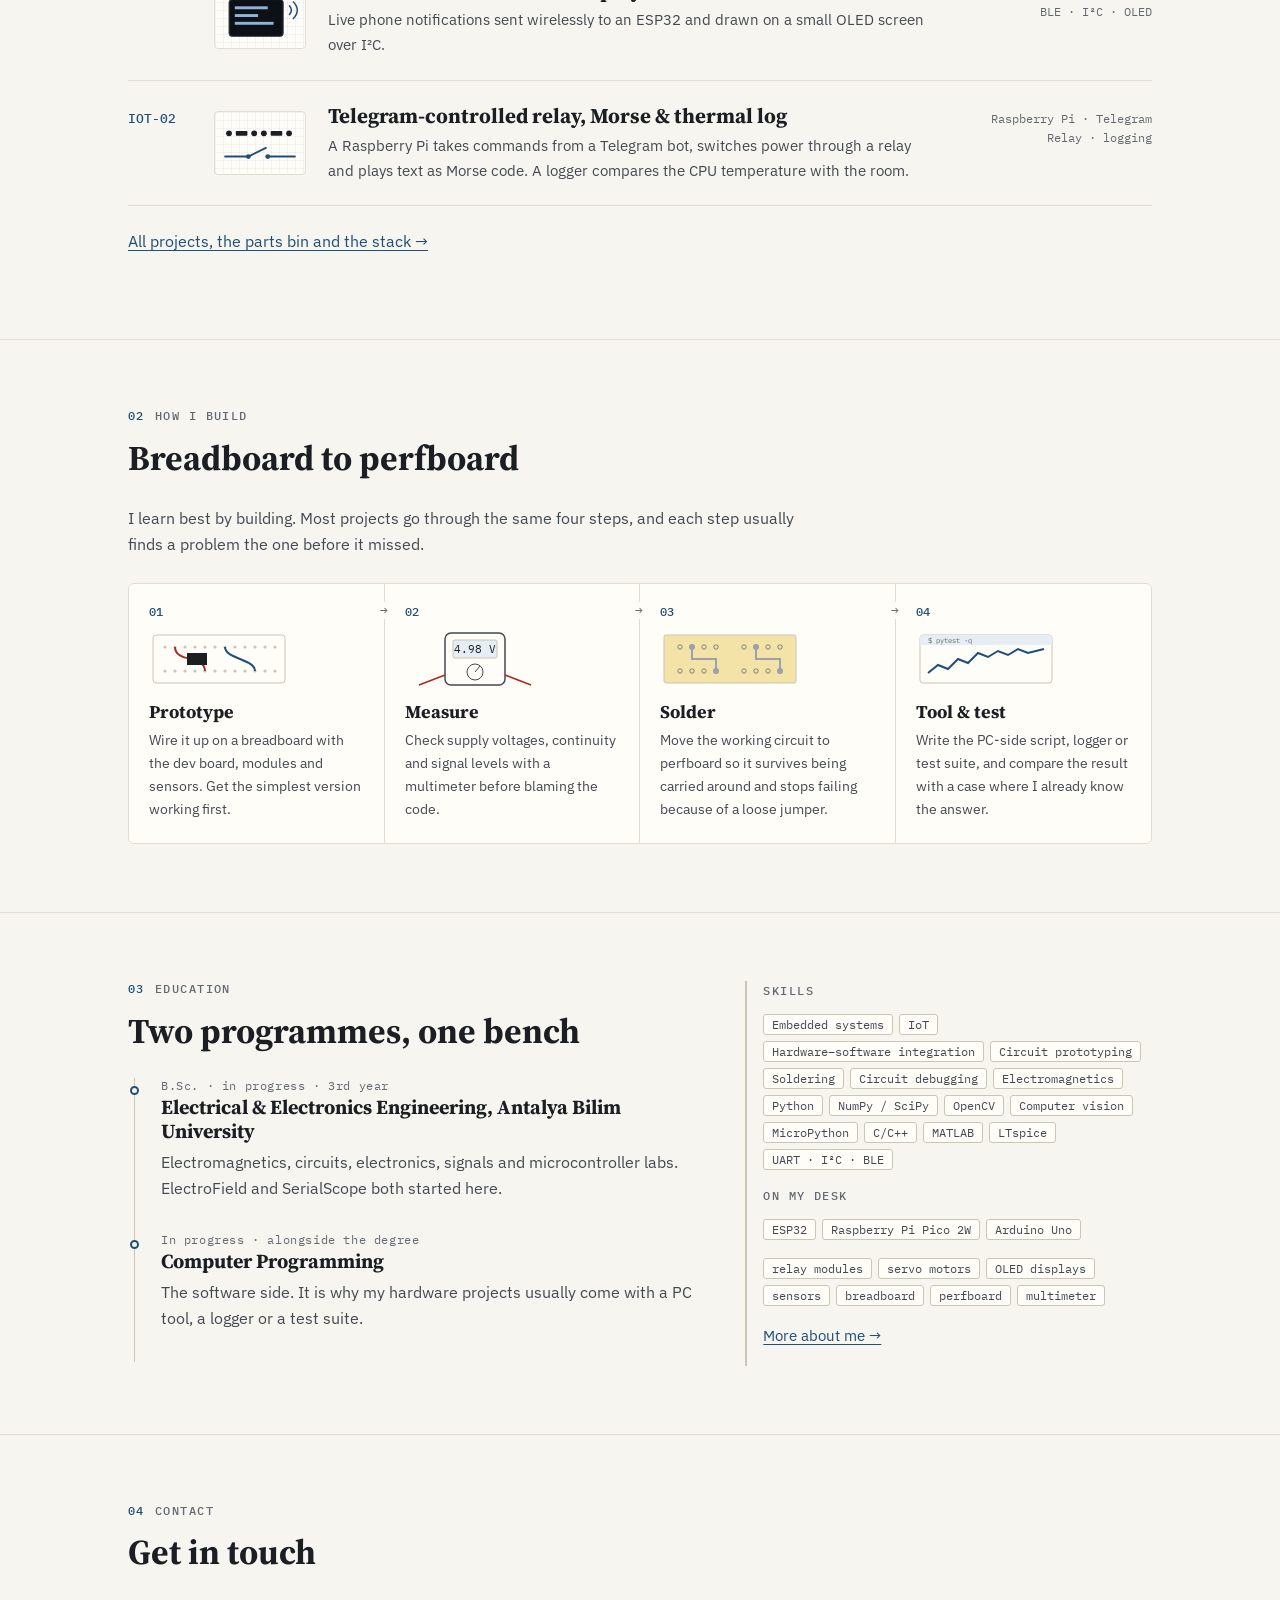
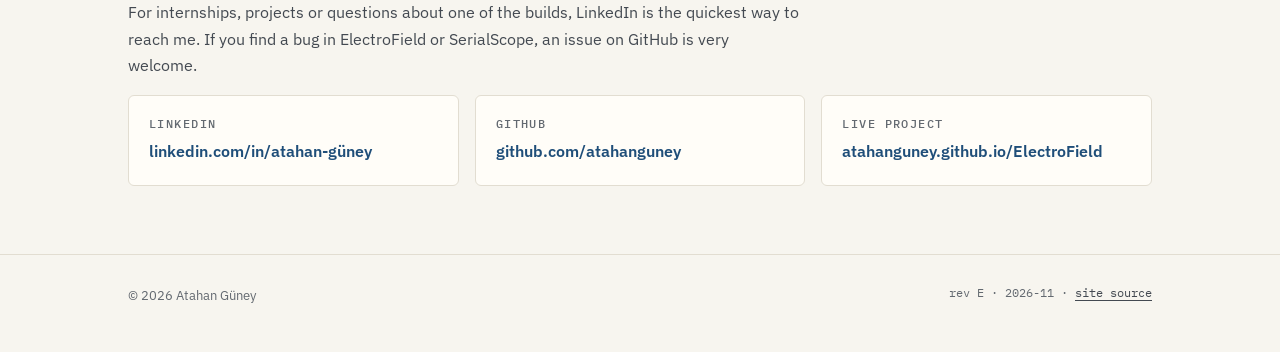
==== commit 5df7b394: "Add GoatCounter analytics and click tracking Co-Authored-By: Claude Opus 5.5 <noreply@anthropic.com>" ====
--- a/index.html
+++ b/index.html
@@ -55,6 +55,7 @@
 <link rel="preconnect" href="https://fonts.gstatic.com" crossorigin>
 <link rel="stylesheet" href="https://fonts.googleapis.com/css2?family=IBM+Plex+Mono:wght@400;500&family=IBM+Plex+Sans:wght@400;500;600&family=Source+Serif+4:opsz,wght@8..60,600;8..60,700&display=swap">
 <link rel="stylesheet" href="/assets/site.css?v=20261120">
+<script data-goatcounter="https://atahan.goatcounter.com/count" async src="//gc.zgo.at/count.js"></script>
 </head>
 <body>
 <a class="skip" href="#main"><span lang="en">Skip to content</span><span lang="tr">İçeriğe geç</span></a>
@@ -71,7 +72,7 @@
         <a href="/notes/"><span lang="en">Notes</span><span lang="tr">Notlar</span></a>
         <a href="/about/"><span lang="en">About</span><span lang="tr">Hakkımda</span></a>
       </nav>
-      <span class="social"><a href="https://github.com/atahanguney" rel="me noopener" target="_blank" aria-label="GitHub: atahanguney" title="GitHub"><svg viewBox="0 0 24 24" aria-hidden="true"><path d="M12 .297c-6.63 0-12 5.373-12 12 0 5.303 3.438 9.8 8.205 11.385.6.113.82-.258.82-.577 0-.285-.01-1.04-.015-2.04-3.338.724-4.042-1.61-4.042-1.61C4.422 18.07 3.633 17.7 3.633 17.7c-1.087-.744.084-.729.084-.729 1.205.084 1.838 1.236 1.838 1.236 1.07 1.835 2.809 1.305 3.495.998.108-.776.417-1.305.76-1.605-2.665-.3-5.466-1.332-5.466-5.93 0-1.31.465-2.38 1.235-3.22-.135-.303-.54-1.523.105-3.176 0 0 1.005-.322 3.3 1.23.96-.267 1.98-.399 3-.405 1.02.006 2.04.138 3 .405 2.28-1.552 3.285-1.23 3.285-1.23.645 1.653.24 2.873.12 3.176.765.84 1.23 1.91 1.23 3.22 0 4.61-2.805 5.625-5.475 5.92.42.36.81 1.096.81 2.22 0 1.606-.015 2.896-.015 3.286 0 .315.21.69.825.57C20.565 22.092 24 17.592 24 12.297c0-6.627-5.373-12-12-12"/></svg></a><a href="https://www.linkedin.com/in/atahan-g%C3%BCney" rel="me noopener" target="_blank" aria-label="LinkedIn: Atahan Güney" title="LinkedIn"><svg viewBox="0 0 24 24" aria-hidden="true"><path d="M20.447 20.452h-3.554v-5.569c0-1.328-.027-3.037-1.852-3.037-1.853 0-2.136 1.445-2.136 2.939v5.667H9.351V9h3.414v1.561h.046c.477-.9 1.637-1.85 3.37-1.85 3.601 0 4.267 2.37 4.267 5.455v6.286zM5.337 7.433c-1.144 0-2.063-.926-2.063-2.065 0-1.138.92-2.063 2.063-2.063 1.14 0 2.064.925 2.064 2.063 0 1.139-.925 2.065-2.064 2.065zm1.782 13.019H3.555V9h3.564v11.452zM22.225 0H1.771C.792 0 0 .774 0 1.729v20.542C0 23.227.792 24 1.771 24h20.451C23.2 24 24 23.227 24 22.271V1.729C24 .774 23.2 0 22.222 0h.003z"/></svg></a></span>
+      <span class="social"><a href="https://github.com/atahanguney" rel="me noopener" target="_blank" data-goatcounter-click="click-header-github" data-goatcounter-title="Header: GitHub" aria-label="GitHub: atahanguney" title="GitHub"><svg viewBox="0 0 24 24" aria-hidden="true"><path d="M12 .297c-6.63 0-12 5.373-12 12 0 5.303 3.438 9.8 8.205 11.385.6.113.82-.258.82-.577 0-.285-.01-1.04-.015-2.04-3.338.724-4.042-1.61-4.042-1.61C4.422 18.07 3.633 17.7 3.633 17.7c-1.087-.744.084-.729.084-.729 1.205.084 1.838 1.236 1.838 1.236 1.07 1.835 2.809 1.305 3.495.998.108-.776.417-1.305.76-1.605-2.665-.3-5.466-1.332-5.466-5.93 0-1.31.465-2.38 1.235-3.22-.135-.303-.54-1.523.105-3.176 0 0 1.005-.322 3.3 1.23.96-.267 1.98-.399 3-.405 1.02.006 2.04.138 3 .405 2.28-1.552 3.285-1.23 3.285-1.23.645 1.653.24 2.873.12 3.176.765.84 1.23 1.91 1.23 3.22 0 4.61-2.805 5.625-5.475 5.92.42.36.81 1.096.81 2.22 0 1.606-.015 2.896-.015 3.286 0 .315.21.69.825.57C20.565 22.092 24 17.592 24 12.297c0-6.627-5.373-12-12-12"/></svg></a><a href="https://www.linkedin.com/in/atahan-g%C3%BCney" rel="me noopener" target="_blank" data-goatcounter-click="click-header-linkedin" data-goatcounter-title="Header: LinkedIn" aria-label="LinkedIn: Atahan Güney" title="LinkedIn"><svg viewBox="0 0 24 24" aria-hidden="true"><path d="M20.447 20.452h-3.554v-5.569c0-1.328-.027-3.037-1.852-3.037-1.853 0-2.136 1.445-2.136 2.939v5.667H9.351V9h3.414v1.561h.046c.477-.9 1.637-1.85 3.37-1.85 3.601 0 4.267 2.37 4.267 5.455v6.286zM5.337 7.433c-1.144 0-2.063-.926-2.063-2.065 0-1.138.92-2.063 2.063-2.063 1.14 0 2.064.925 2.064 2.063 0 1.139-.925 2.065-2.064 2.065zm1.782 13.019H3.555V9h3.564v11.452zM22.225 0H1.771C.792 0 0 .774 0 1.729v20.542C0 23.227.792 24 1.771 24h20.451C23.2 24 24 23.227 24 22.271V1.729C24 .774 23.2 0 22.222 0h.003z"/></svg></a></span>
       <span class="switch" role="group" aria-label="Language / Dil"><a href="?lang=en" data-setlang="en" hreflang="en">EN</a><a href="?lang=tr" data-setlang="tr" hreflang="tr">TR</a></span>
       <button class="theme" id="theme" type="button" aria-label="Toggle colour theme">theme</button>
       <button class="theme menu-btn" id="menu" type="button" aria-expanded="false" aria-controls="nav">menu</button>
@@ -93,13 +94,13 @@
         <p class="lede" lang="tr">Elektrik-elektronik mühendisliği okuyorum, yanında da bilgisayar programcılığı. En çok kodun fiziksel bir şeye dönüştüğü noktayı seviyorum: servoyu hareket ettiren bir kamera karesi, OLED ekranı yakan bir telefon bildirimi, röleyi tıklatan bir sohbet mesajı. Bu sitede neler yaptığımı, nasıl çalıştıklarını ve bu sırada neler öğrendiğimi bulabilirsiniz.</p>
         <div class="cta">
           <a class="btn primary" href="/projects/"><span lang="en">See the projects</span><span lang="tr">Projelere bak</span></a>
-          <a class="btn ghost" href="https://atahanguney.github.io/ElectroField/"><span lang="en">Open ElectroField</span><span lang="tr">ElectroField'ı aç</span></a>
+          <a class="btn ghost" href="https://atahanguney.github.io/ElectroField/" data-goatcounter-click="click-hero-electrofield" data-goatcounter-title="Hero button: Open ElectroField"><span lang="en">Open ElectroField</span><span lang="tr">ElectroField'ı aç</span></a>
         </div>
       </div>
       <figure class="figure" aria-labelledby="figcap">
         <div class="fig-head">
           <b><span lang="en">Standing wave on a mismatched line</span><span lang="tr">Uyumsuz hatta duran dalga</span></b>
-          <a href="https://atahanguney.github.io/ElectroField/">ElectroField · <span lang="en">transmission lines</span><span lang="tr">iletim hatları</span></a>
+          <a data-goatcounter-click="click-figure-electrofield" data-goatcounter-title="Hero figure: ElectroField link" href="https://atahanguney.github.io/ElectroField/">ElectroField · <span lang="en">transmission lines</span><span lang="tr">iletim hatları</span></a>
         </div>
         <svg id="swr" viewBox="0 0 420 262" role="img" aria-label="Voltage standing wave on a 50 ohm lossless transmission line terminated in a 100 plus j50 ohm load. The envelope swings between 0.55 and 1.45 of the incident amplitude, giving a VSWR of 2.62. Maxima repeat every half wavelength and the first minimum is 0.287 wavelengths from the load.">
           <defs>
@@ -317,9 +318,9 @@
       <p style="color:var(--ink-2);max-width:42em" lang="en">For internships, projects or questions about one of the builds, LinkedIn is the quickest way to reach me. If you find a bug in ElectroField or SerialScope, an issue on GitHub is very welcome.</p>
       <p style="color:var(--ink-2);max-width:42em" lang="tr">Staj, proje ya da buradaki çalışmalarla ilgili sorular için bana en hızlı LinkedIn'den ulaşabilirsiniz. ElectroField veya SerialScope'ta bir hata bulursanız GitHub'da issue açmanız çok iyi olur.</p>
       <div class="contact">
-        <a class="card" href="https://www.linkedin.com/in/atahan-g%C3%BCney" rel="me"><p class="eyebrow">LinkedIn</p><b>linkedin.com/in/atahan-güney</b></a>
-        <a class="card" href="https://github.com/atahanguney" rel="me"><p class="eyebrow">GitHub</p><b>github.com/atahanguney</b></a>
-        <a class="card" href="https://atahanguney.github.io/ElectroField/"><p class="eyebrow"><span lang="en">Live project</span><span lang="tr">Canlı proje</span></p><b>atahanguney.github.io/ElectroField</b></a>
+        <a class="card" href="https://www.linkedin.com/in/atahan-g%C3%BCney" rel="me" data-goatcounter-click="click-contact-linkedin" data-goatcounter-title="Contact card: LinkedIn"><p class="eyebrow">LinkedIn</p><b>linkedin.com/in/atahan-güney</b></a>
+        <a class="card" href="https://github.com/atahanguney" rel="me" data-goatcounter-click="click-contact-github" data-goatcounter-title="Contact card: GitHub"><p class="eyebrow">GitHub</p><b>github.com/atahanguney</b></a>
+        <a class="card" href="https://atahanguney.github.io/ElectroField/" data-goatcounter-click="click-contact-electrofield" data-goatcounter-title="Contact card: ElectroField"><p class="eyebrow"><span lang="en">Live project</span><span lang="tr">Canlı proje</span></p><b>atahanguney.github.io/ElectroField</b></a>
       </div>
     </div>
   </section>
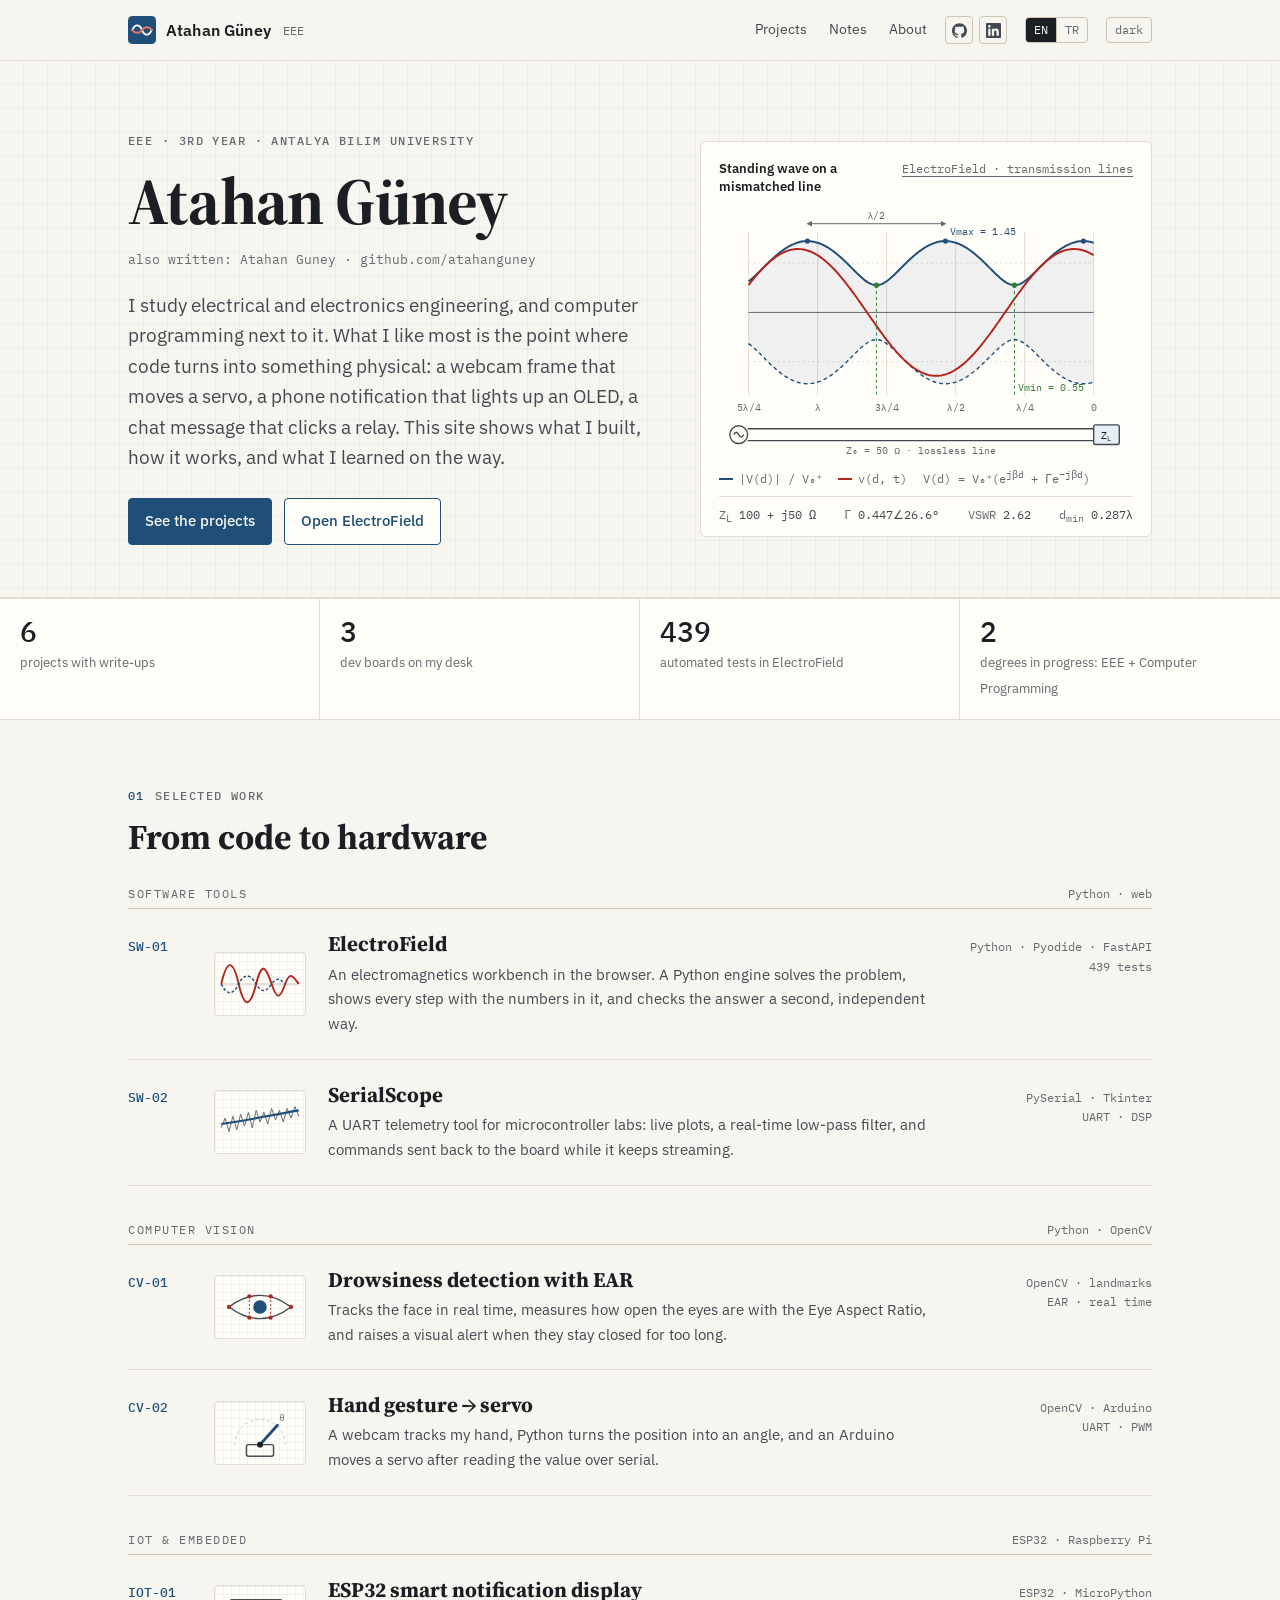
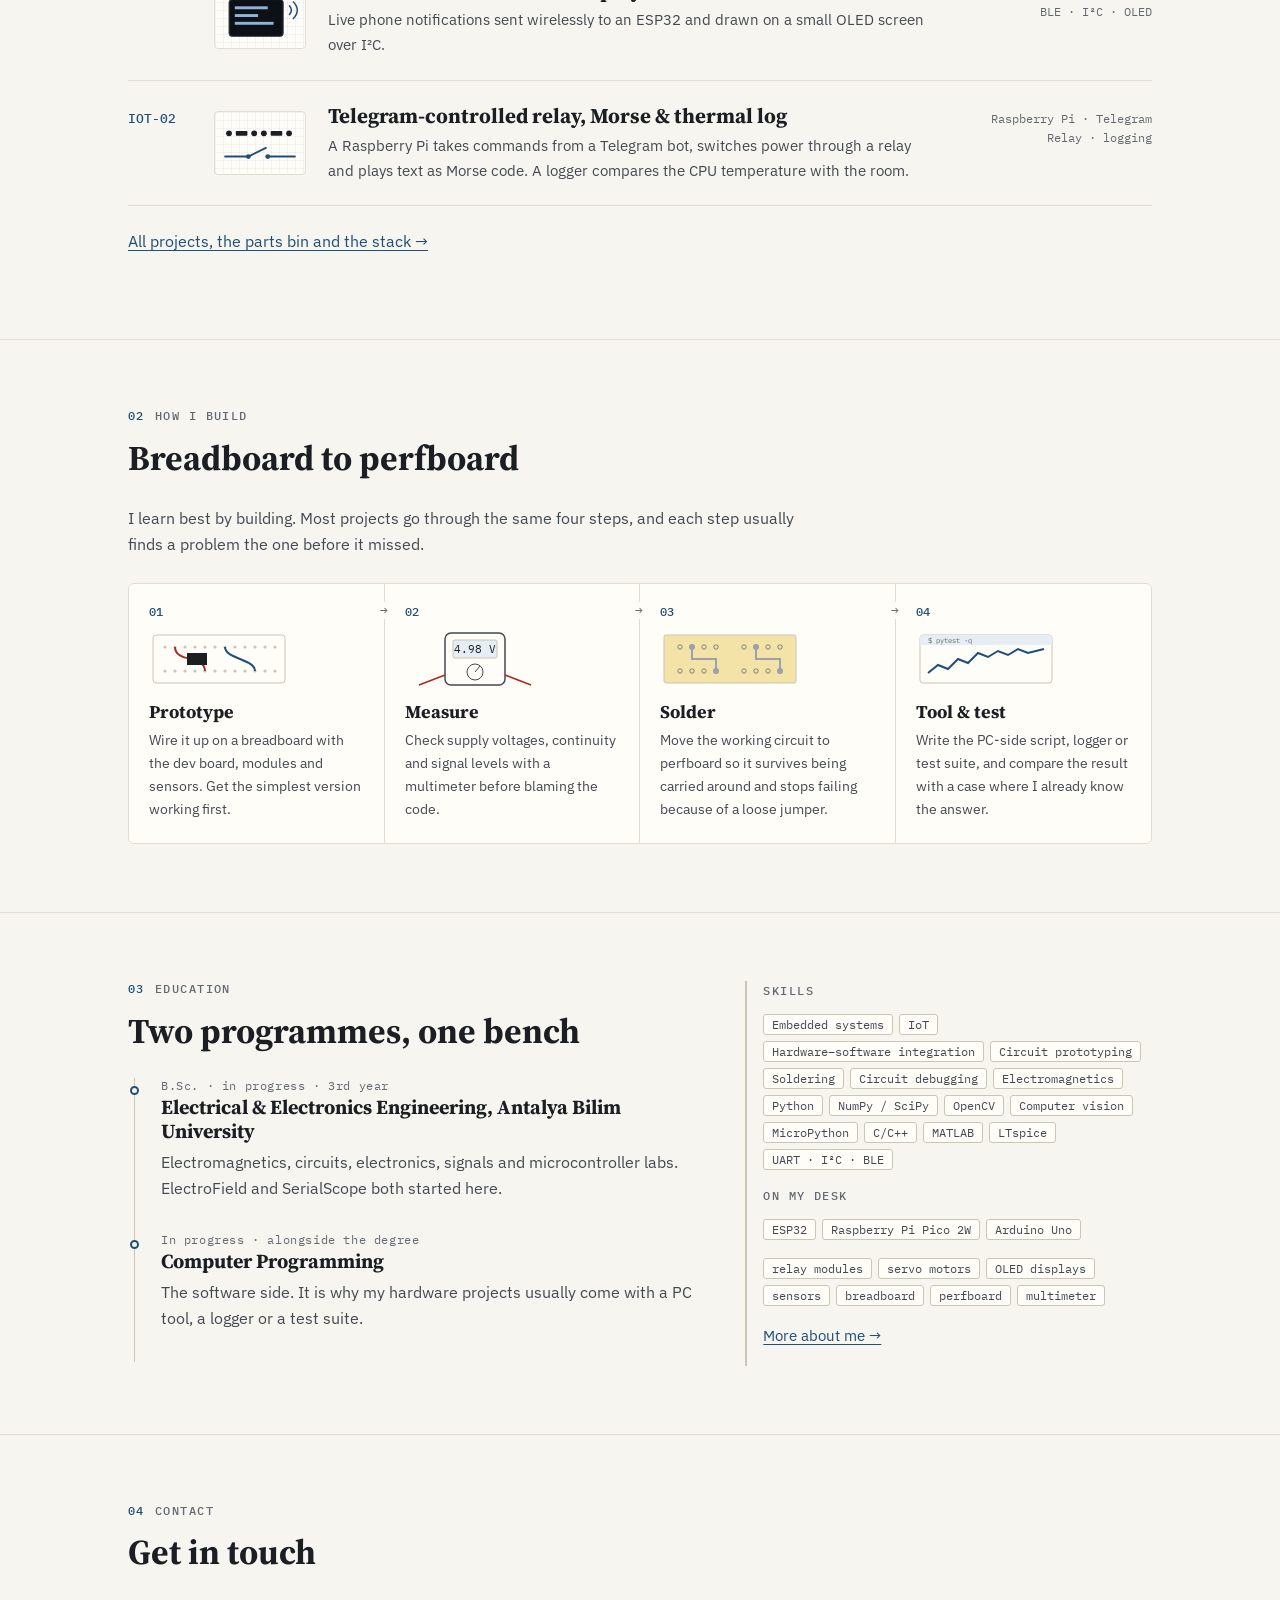
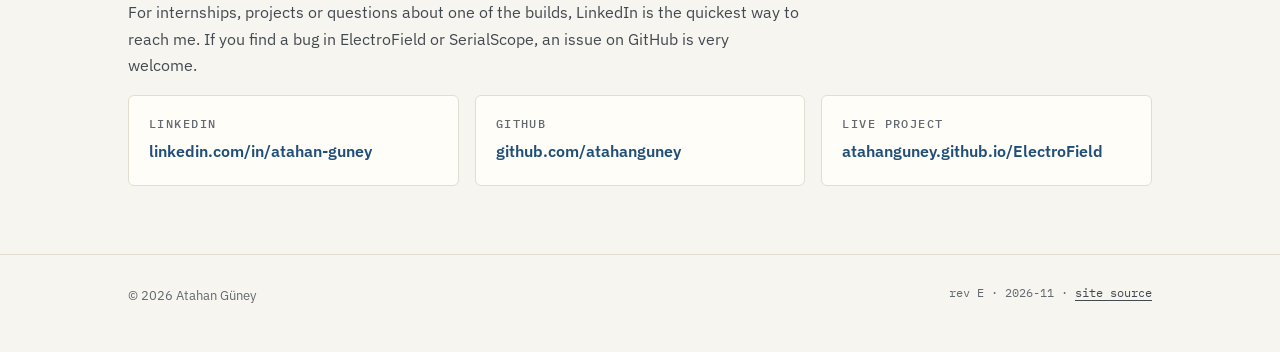
==== commit b5c83176: "Point LinkedIn links to the current profile URL (/in/atahan-guney) Co-Authored-By: Claude Opus 5.5 <" ====
--- a/index.html
+++ b/index.html
@@ -18,7 +18,7 @@
 <link rel="alternate" hreflang="tr" href="https://atahanguney.github.io/?lang=tr">
 <link rel="icon" href="/favicon.svg" type="image/svg+xml">
 <link rel="me" href="https://github.com/atahanguney">
-<link rel="me" href="https://www.linkedin.com/in/atahan-g%C3%BCney">
+<link rel="me" href="https://www.linkedin.com/in/atahan-guney">
 <meta property="og:type" content="profile">
 <meta property="og:site_name" content="Atahan Güney">
 <meta property="og:title" content="Atahan Güney · Electrical &amp; Electronics Engineering">
@@ -44,7 +44,7 @@
       "jobTitle": "Electrical and Electronics Engineering Student (3rd year)",
       "affiliation": { "@type": "CollegeOrUniversity", "name": "Antalya Bilim University", "alternateName": "Antalya Bilim Üniversitesi" },
       "knowsAbout": ["Embedded systems", "IoT", "Computer vision", "OpenCV", "Applied electromagnetics", "Digital signal processing", "UART", "I2C", "Bluetooth Low Energy", "ESP32", "Raspberry Pi Pico", "Arduino", "MicroPython", "Python", "C/C++", "MATLAB", "LTspice", "KiCad", "Perfboard soldering"],
-      "sameAs": ["https://github.com/atahanguney", "https://www.linkedin.com/in/atahan-g%C3%BCney"]
+      "sameAs": ["https://github.com/atahanguney", "https://www.linkedin.com/in/atahan-guney"]
     },
     { "@type": "WebSite", "@id": "https://atahanguney.github.io/#site", "url": "https://atahanguney.github.io/", "name": "Atahan Güney", "inLanguage": ["en", "tr"], "publisher": { "@id": "https://atahanguney.github.io/#person" } },
     { "@type": "ProfilePage", "url": "https://atahanguney.github.io/", "name": "Atahan Güney", "dateModified": "2026-11-21T00:00:00+03:00", "mainEntity": { "@id": "https://atahanguney.github.io/#person" }, "isPartOf": { "@id": "https://atahanguney.github.io/#site" } }
@@ -72,7 +72,7 @@
         <a href="/notes/"><span lang="en">Notes</span><span lang="tr">Notlar</span></a>
         <a href="/about/"><span lang="en">About</span><span lang="tr">Hakkımda</span></a>
       </nav>
-      <span class="social"><a href="https://github.com/atahanguney" rel="me noopener" target="_blank" data-goatcounter-click="click-header-github" data-goatcounter-title="Header: GitHub" aria-label="GitHub: atahanguney" title="GitHub"><svg viewBox="0 0 24 24" aria-hidden="true"><path d="M12 .297c-6.63 0-12 5.373-12 12 0 5.303 3.438 9.8 8.205 11.385.6.113.82-.258.82-.577 0-.285-.01-1.04-.015-2.04-3.338.724-4.042-1.61-4.042-1.61C4.422 18.07 3.633 17.7 3.633 17.7c-1.087-.744.084-.729.084-.729 1.205.084 1.838 1.236 1.838 1.236 1.07 1.835 2.809 1.305 3.495.998.108-.776.417-1.305.76-1.605-2.665-.3-5.466-1.332-5.466-5.93 0-1.31.465-2.38 1.235-3.22-.135-.303-.54-1.523.105-3.176 0 0 1.005-.322 3.3 1.23.96-.267 1.98-.399 3-.405 1.02.006 2.04.138 3 .405 2.28-1.552 3.285-1.23 3.285-1.23.645 1.653.24 2.873.12 3.176.765.84 1.23 1.91 1.23 3.22 0 4.61-2.805 5.625-5.475 5.92.42.36.81 1.096.81 2.22 0 1.606-.015 2.896-.015 3.286 0 .315.21.69.825.57C20.565 22.092 24 17.592 24 12.297c0-6.627-5.373-12-12-12"/></svg></a><a href="https://www.linkedin.com/in/atahan-g%C3%BCney" rel="me noopener" target="_blank" data-goatcounter-click="click-header-linkedin" data-goatcounter-title="Header: LinkedIn" aria-label="LinkedIn: Atahan Güney" title="LinkedIn"><svg viewBox="0 0 24 24" aria-hidden="true"><path d="M20.447 20.452h-3.554v-5.569c0-1.328-.027-3.037-1.852-3.037-1.853 0-2.136 1.445-2.136 2.939v5.667H9.351V9h3.414v1.561h.046c.477-.9 1.637-1.85 3.37-1.85 3.601 0 4.267 2.37 4.267 5.455v6.286zM5.337 7.433c-1.144 0-2.063-.926-2.063-2.065 0-1.138.92-2.063 2.063-2.063 1.14 0 2.064.925 2.064 2.063 0 1.139-.925 2.065-2.064 2.065zm1.782 13.019H3.555V9h3.564v11.452zM22.225 0H1.771C.792 0 0 .774 0 1.729v20.542C0 23.227.792 24 1.771 24h20.451C23.2 24 24 23.227 24 22.271V1.729C24 .774 23.2 0 22.222 0h.003z"/></svg></a></span>
+      <span class="social"><a href="https://github.com/atahanguney" rel="me noopener" target="_blank" data-goatcounter-click="click-header-github" data-goatcounter-title="Header: GitHub" aria-label="GitHub: atahanguney" title="GitHub"><svg viewBox="0 0 24 24" aria-hidden="true"><path d="M12 .297c-6.63 0-12 5.373-12 12 0 5.303 3.438 9.8 8.205 11.385.6.113.82-.258.82-.577 0-.285-.01-1.04-.015-2.04-3.338.724-4.042-1.61-4.042-1.61C4.422 18.07 3.633 17.7 3.633 17.7c-1.087-.744.084-.729.084-.729 1.205.084 1.838 1.236 1.838 1.236 1.07 1.835 2.809 1.305 3.495.998.108-.776.417-1.305.76-1.605-2.665-.3-5.466-1.332-5.466-5.93 0-1.31.465-2.38 1.235-3.22-.135-.303-.54-1.523.105-3.176 0 0 1.005-.322 3.3 1.23.96-.267 1.98-.399 3-.405 1.02.006 2.04.138 3 .405 2.28-1.552 3.285-1.23 3.285-1.23.645 1.653.24 2.873.12 3.176.765.84 1.23 1.91 1.23 3.22 0 4.61-2.805 5.625-5.475 5.92.42.36.81 1.096.81 2.22 0 1.606-.015 2.896-.015 3.286 0 .315.21.69.825.57C20.565 22.092 24 17.592 24 12.297c0-6.627-5.373-12-12-12"/></svg></a><a href="https://www.linkedin.com/in/atahan-guney" rel="me noopener" target="_blank" data-goatcounter-click="click-header-linkedin" data-goatcounter-title="Header: LinkedIn" aria-label="LinkedIn: Atahan Güney" title="LinkedIn"><svg viewBox="0 0 24 24" aria-hidden="true"><path d="M20.447 20.452h-3.554v-5.569c0-1.328-.027-3.037-1.852-3.037-1.853 0-2.136 1.445-2.136 2.939v5.667H9.351V9h3.414v1.561h.046c.477-.9 1.637-1.85 3.37-1.85 3.601 0 4.267 2.37 4.267 5.455v6.286zM5.337 7.433c-1.144 0-2.063-.926-2.063-2.065 0-1.138.92-2.063 2.063-2.063 1.14 0 2.064.925 2.064 2.063 0 1.139-.925 2.065-2.064 2.065zm1.782 13.019H3.555V9h3.564v11.452zM22.225 0H1.771C.792 0 0 .774 0 1.729v20.542C0 23.227.792 24 1.771 24h20.451C23.2 24 24 23.227 24 22.271V1.729C24 .774 23.2 0 22.222 0h.003z"/></svg></a></span>
       <span class="switch" role="group" aria-label="Language / Dil"><a href="?lang=en" data-setlang="en" hreflang="en">EN</a><a href="?lang=tr" data-setlang="tr" hreflang="tr">TR</a></span>
       <button class="theme" id="theme" type="button" aria-label="Toggle colour theme">theme</button>
       <button class="theme menu-btn" id="menu" type="button" aria-expanded="false" aria-controls="nav">menu</button>
@@ -318,7 +318,7 @@
       <p style="color:var(--ink-2);max-width:42em" lang="en">For internships, projects or questions about one of the builds, LinkedIn is the quickest way to reach me. If you find a bug in ElectroField or SerialScope, an issue on GitHub is very welcome.</p>
       <p style="color:var(--ink-2);max-width:42em" lang="tr">Staj, proje ya da buradaki çalışmalarla ilgili sorular için bana en hızlı LinkedIn'den ulaşabilirsiniz. ElectroField veya SerialScope'ta bir hata bulursanız GitHub'da issue açmanız çok iyi olur.</p>
       <div class="contact">
-        <a class="card" href="https://www.linkedin.com/in/atahan-g%C3%BCney" rel="me" data-goatcounter-click="click-contact-linkedin" data-goatcounter-title="Contact card: LinkedIn"><p class="eyebrow">LinkedIn</p><b>linkedin.com/in/atahan-güney</b></a>
+        <a class="card" href="https://www.linkedin.com/in/atahan-guney" rel="me" data-goatcounter-click="click-contact-linkedin" data-goatcounter-title="Contact card: LinkedIn"><p class="eyebrow">LinkedIn</p><b>linkedin.com/in/atahan-guney</b></a>
         <a class="card" href="https://github.com/atahanguney" rel="me" data-goatcounter-click="click-contact-github" data-goatcounter-title="Contact card: GitHub"><p class="eyebrow">GitHub</p><b>github.com/atahanguney</b></a>
         <a class="card" href="https://atahanguney.github.io/ElectroField/" data-goatcounter-click="click-contact-electrofield" data-goatcounter-title="Contact card: ElectroField"><p class="eyebrow"><span lang="en">Live project</span><span lang="tr">Canlı proje</span></p><b>atahanguney.github.io/ElectroField</b></a>
       </div>
